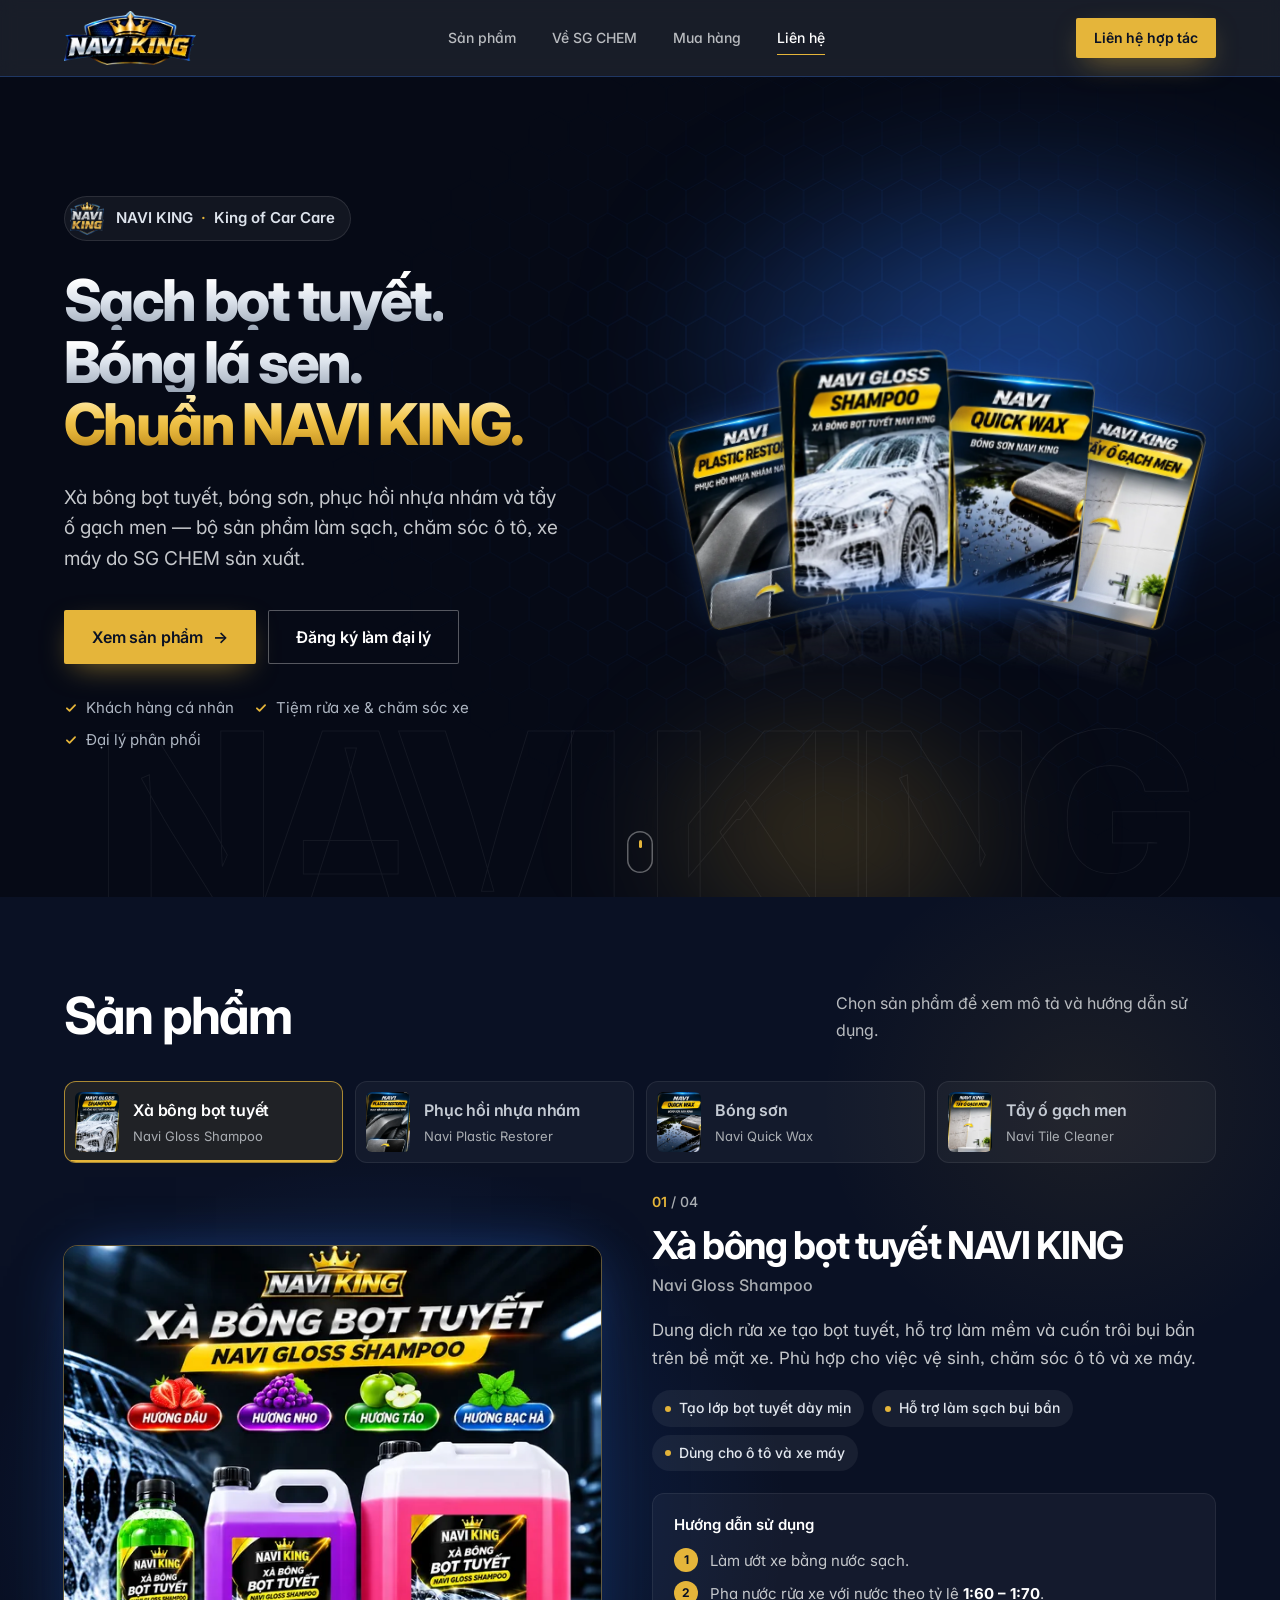
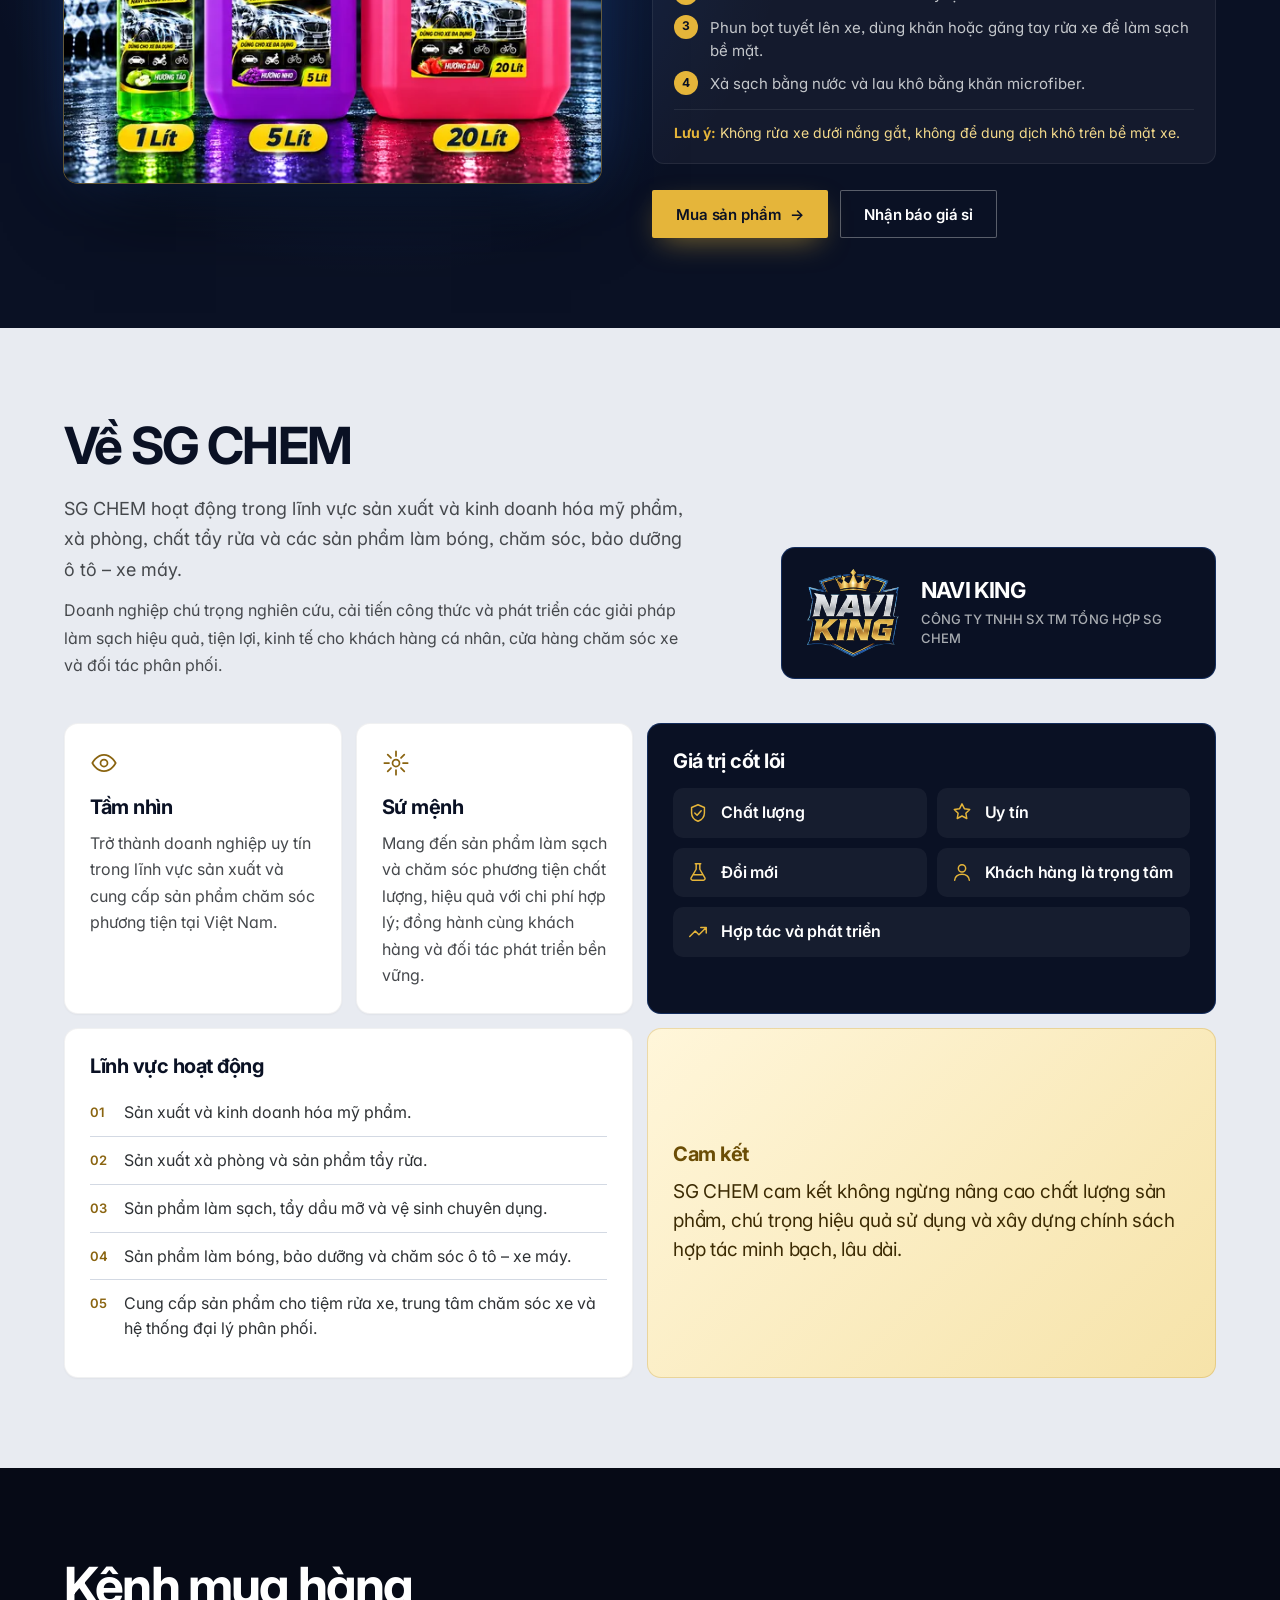
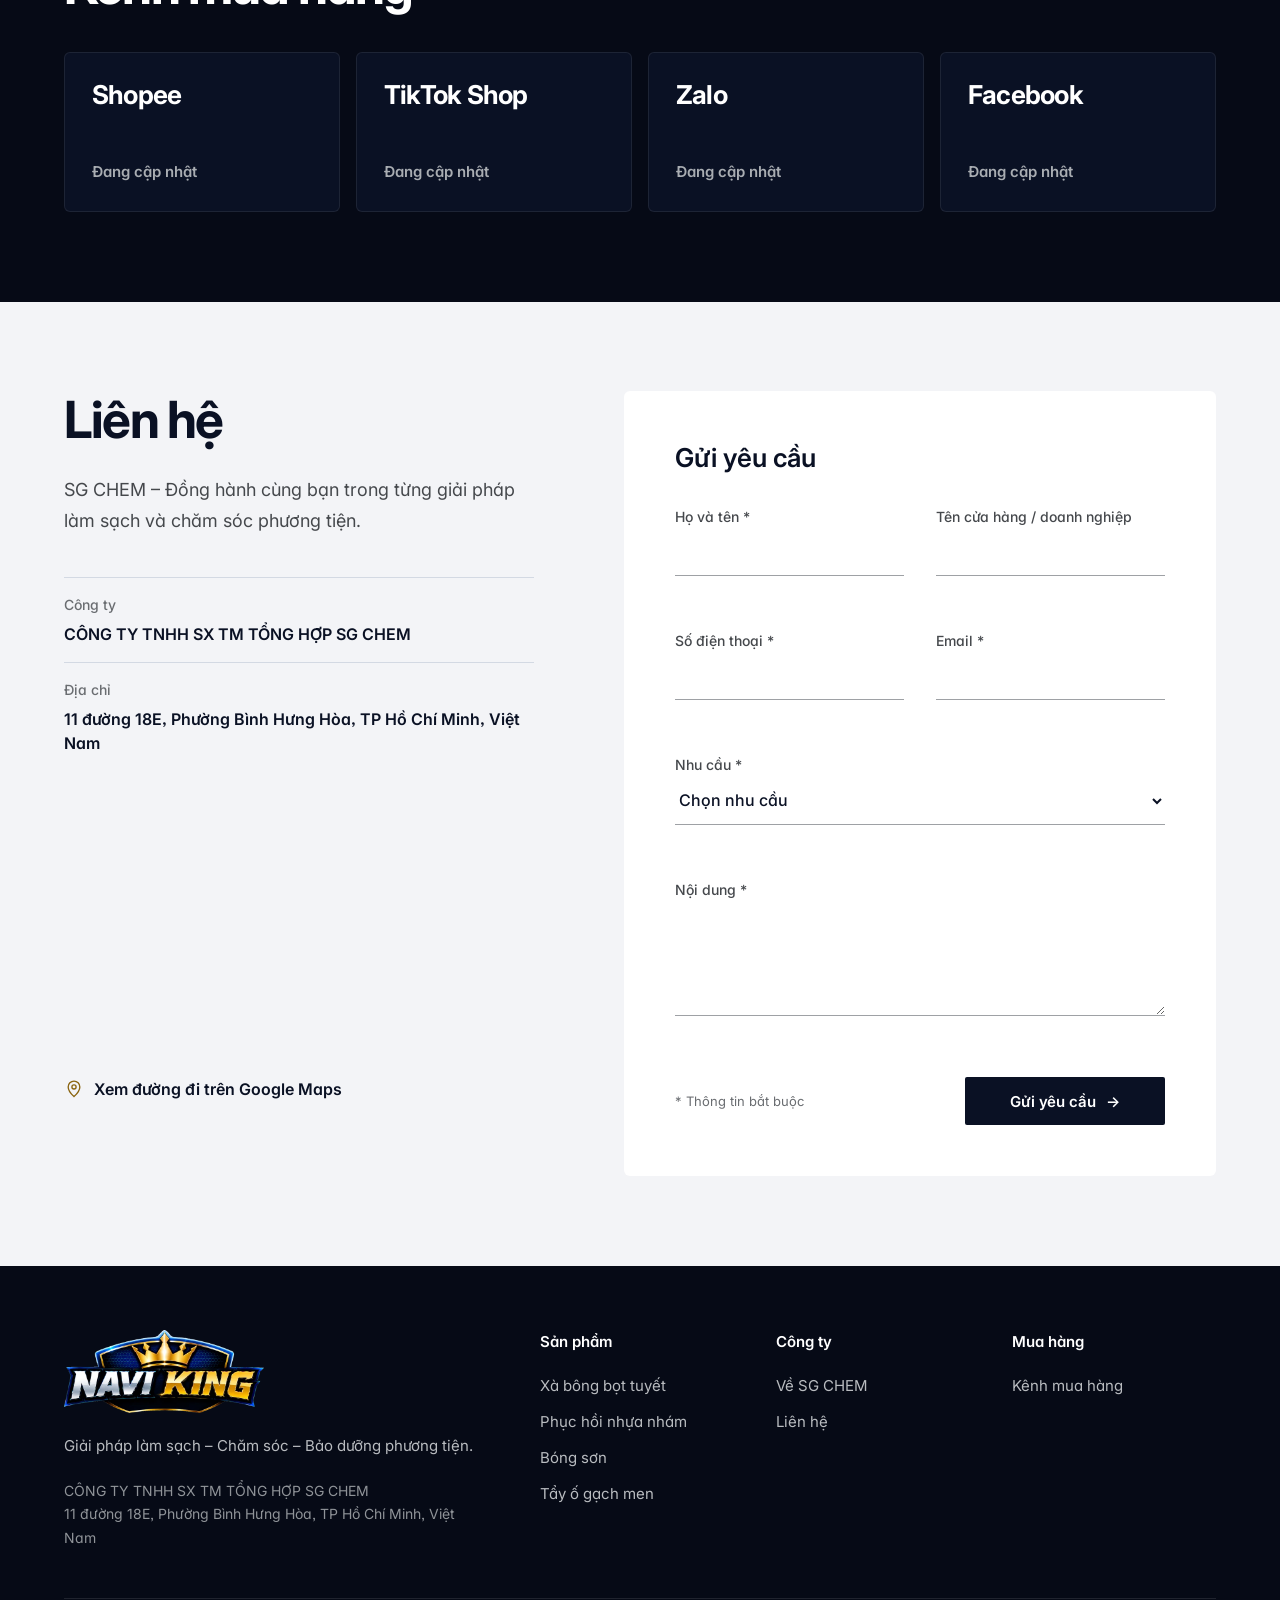
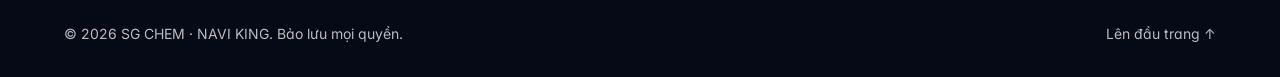
==== public/index.html @ c2545cdb "Thu gọn khoảng trống; sản phẩm thành showroom dạng tab; gộp giá trị cốt lõi vào lưới Về SG CHEM Co-A" ====
<!doctype html>
<html lang="vi">
<head>
  <meta charset="utf-8">
  <meta name="viewport" content="width=device-width, initial-scale=1">
  <title>NAVI KING — Giải pháp làm sạch, chăm sóc &amp; bảo dưỡng phương tiện</title>
  <meta name="description" content="NAVI KING: xà bông bọt tuyết, phục hồi nhựa nhám, bóng sơn và tẩy ố gạch men. Sản phẩm làm sạch, chăm sóc ô tô, xe máy từ SG CHEM.">
  <meta name="theme-color" content="#060A16">
  <link rel="canonical" href="https://naviking.vn/">

  <meta property="og:type" content="website">
  <meta property="og:locale" content="vi_VN">
  <meta property="og:title" content="NAVI KING — Giải pháp làm sạch, chăm sóc &amp; bảo dưỡng phương tiện">
  <meta property="og:description" content="Xà bông bọt tuyết, phục hồi nhựa nhám, bóng sơn và tẩy ố gạch men NAVI KING.">
  <meta property="og:url" content="https://naviking.vn/">
  <meta property="og:image" content="https://naviking.vn/assets/img/og-image.jpg">
  <meta property="og:image:width" content="1200">
  <meta property="og:image:height" content="630">
  <meta name="twitter:card" content="summary_large_image">

  <link rel="icon" href="assets/img/favicon-32.png" sizes="32x32" type="image/png">
  <link rel="apple-touch-icon" href="assets/img/favicon-180.png">

  <link rel="preconnect" href="https://fonts.googleapis.com">
  <link rel="preconnect" href="https://fonts.gstatic.com" crossorigin>
  <link rel="stylesheet" href="https://fonts.googleapis.com/css2?family=Inter:opsz,wght@14..32,400..800&amp;display=swap">
  <link rel="preload" as="image" href="assets/img/shampoo-card.webp" type="image/webp">
  <link rel="stylesheet" href="assets/css/styles.css?v=20261127041259">
  <script>document.documentElement.classList.add('js')</script>

  <script type="application/ld+json">
  {
    "@context": "https://schema.org",
    "@type": "Organization",
    "name": "CÔNG TY TNHH SX TM TỔNG HỢP SG CHEM",
    "brand": { "@type": "Brand", "name": "NAVI KING" },
    "url": "https://naviking.vn/",
    "logo": "https://naviking.vn/assets/img/navi-king-logo-640.png",
    "address": { "@type": "PostalAddress", "streetAddress": "11 đường 18E, Phường Bình Hưng Hòa", "addressLocality": "TP Hồ Chí Minh", "addressCountry": "VN" }
  }
  </script>
  <script src="assets/js/config.js?v=20261127041259" defer></script>
  <script src="assets/js/main.js?v=20261127041259" defer></script>
</head>
<body>
  <a class="skip-link" href="#main">Bỏ qua đến nội dung chính</a>
  <div class="scroll-progress" aria-hidden="true" data-progress></div>

  <!-- ===================== HEADER ===================== -->
  <header class="site-header" data-header>
    <div class="container site-header__bar">
      <a class="site-header__logo" href="#top" aria-label="NAVI KING — về đầu trang">
        <picture>
          <source srcset="assets/img/navi-king-logo-320.webp" type="image/webp">
          <img src="assets/img/navi-king-logo-320.png" alt="Logo NAVI KING" width="132" height="55">
        </picture>
      </a>
      <nav class="site-nav" aria-label="Điều hướng chính">
        <a class="site-nav__link" href="#products">Sản phẩm</a>
        <a class="site-nav__link" href="#about">Về SG CHEM</a>
        <a class="site-nav__link" href="#shop">Mua hàng</a>
        <a class="site-nav__link" href="#contact">Liên hệ</a>
      </nav>
      <a class="btn btn--primary btn--sm site-header__cta" href="#contact">Liên hệ hợp tác</a>
      <button class="menu-toggle" type="button" aria-expanded="false" aria-controls="mobile-menu" aria-label="Mở menu" data-menu-toggle>
        <svg width="24" height="24" viewBox="0 0 24 24" fill="none" stroke="currentColor" stroke-width="1.5" aria-hidden="true">
          <path class="menu-toggle__open" d="M4 8h16M4 16h16"/>
          <path class="menu-toggle__close" d="M6 6l12 12M18 6L6 18"/>
        </svg>
      </button>
    </div>
    <nav class="mobile-menu" id="mobile-menu" aria-label="Menu di động" hidden data-mobile-menu>
      <div class="container mobile-menu__inner">
        <a class="mobile-menu__link" href="#products">Sản phẩm <span aria-hidden="true">→</span></a>
        <a class="mobile-menu__link" href="#about">Về SG CHEM <span aria-hidden="true">→</span></a>
        <a class="mobile-menu__link" href="#shop">Mua hàng <span aria-hidden="true">→</span></a>
        <a class="mobile-menu__link" href="#contact">Liên hệ <span aria-hidden="true">→</span></a>
        <a class="btn btn--primary btn--block" href="#contact">Liên hệ hợp tác</a>
      </div>
    </nav>
  </header>

  <main id="main">
    <!-- ===================== 01 HERO ===================== -->
    <section class="hero" id="top" aria-labelledby="hero-title" data-hero>
      <div class="hero__bg" aria-hidden="true">
        <svg class="hero__hex" width="100%" height="100%"><defs><pattern id="hex" width="56" height="97" patternUnits="userSpaceOnUse" patternTransform="scale(.7)"><path d="M28 0l28 16v33L28 65 0 49V16zM28 65v32" fill="none" stroke="currentColor" stroke-width="1"/></pattern></defs><rect width="100%" height="100%" fill="url(#hex)"/></svg>
        <div class="hero__beam hero__beam--1"></div>
        <div class="hero__beam hero__beam--2"></div>
        <div class="hero__watermark">NAVI KING</div>
      </div>

      <div class="container hero__inner">
        <div class="hero__copy">
          <p class="hero__brand hero-in" style="--d:.1s">
            <img src="assets/img/navi-king-shield.webp" alt="" width="334" height="318">
            <span>NAVI KING <em>·</em> King of Car Care</span>
          </p>
          <h1 class="hero__title" id="hero-title">
            <span class="line"><span class="chrome">Sạch bọt tuyết.</span></span>
            <span class="line"><span class="chrome">Bóng lá sen.</span></span>
            <span class="line"><span class="gold">Chuẩn NAVI KING.</span></span>
          </h1>
          <p class="hero__lead hero-in" style="--d:.5s">Xà bông bọt tuyết, bóng sơn, phục hồi nhựa nhám và tẩy ố gạch men — bộ sản phẩm làm sạch, chăm sóc ô tô, xe máy do SG CHEM sản xuất.</p>
          <div class="hero__actions hero-in" style="--d:.65s">
            <a class="btn btn--primary btn--lg" href="#products">Xem sản phẩm <span class="btn__arrow" aria-hidden="true">→</span></a>
            <a class="btn btn--ghost btn--lg" href="#contact">Đăng ký làm đại lý</a>
          </div>
          <ul class="hero__for hero-in" style="--d:.8s" aria-label="Dành cho">
            <li>Khách hàng cá nhân</li><li>Tiệm rửa xe &amp; chăm sóc xe</li><li>Đại lý phân phối</li>
          </ul>
        </div>

        <nav class="hero__stage" aria-label="4 sản phẩm NAVI KING" data-stage>
          <div class="hero__fan">
            <a class="hero-card" href="#p-plastic" style="--x:-1.22;--y:46px;--z:-150px;--r:-13deg;--i:0;--zi:1" aria-label="Phục hồi nhựa nhám — Navi Plastic Restorer">
              <span class="hero-card__in"><span class="hero-card__float"><img src="assets/img/plastic-card.webp" alt="" width="450" height="630"></span></span>
            </a>
            <a class="hero-card" href="#p-tile" style="--x:1.22;--y:46px;--z:-150px;--r:13deg;--i:3;--zi:2" aria-label="Tẩy ố gạch men">
              <span class="hero-card__in"><span class="hero-card__float"><img src="assets/img/tile-card.webp" alt="" width="450" height="630"></span></span>
            </a>
            <a class="hero-card" href="#p-wax" style="--x:.44;--y:12px;--z:-20px;--r:5deg;--i:2;--zi:3" aria-label="Bóng sơn — Navi Quick Wax">
              <span class="hero-card__in"><span class="hero-card__float"><img src="assets/img/wax-card.webp" alt="" width="450" height="630"></span></span>
            </a>
            <a class="hero-card" href="#p-shampoo" style="--x:-.4;--y:0px;--z:70px;--r:-4deg;--i:1;--zi:4" aria-label="Xà bông bọt tuyết — Navi Gloss Shampoo">
              <span class="hero-card__in"><span class="hero-card__float"><img src="assets/img/shampoo-card.webp" alt="" width="450" height="630"></span></span>
            </a>
          </div>
          <div class="hero__floor" aria-hidden="true"></div>
        </nav>
      </div>

      <a class="hero__scroll" href="#products" aria-label="Cuộn xuống sản phẩm"><span></span></a>
    </section>

    <!-- ===================== 02 SẢN PHẨM (showroom dạng tab) ===================== -->
    <section class="section showcase" id="products" aria-labelledby="products-title">
      <div class="container">
        <header class="section-head" data-reveal>
          <h2 class="section-title" id="products-title">Sản phẩm</h2>
          <p class="section-head__note section-head__note--dark">Chọn sản phẩm để xem mô tả và hướng dẫn sử dụng.</p>
        </header>
        <div class="sc" data-showcase data-reveal>
          <div class="sc-tabs" role="tablist" aria-label="Sản phẩm NAVI KING">
            <button class="sc-tab" role="tab" id="t-shampoo" aria-controls="p-shampoo" aria-selected="true">
              <img src="assets/img/shampoo-card.webp" alt="" width="450" height="630" loading="lazy">
              <span><b>Xà bông bọt tuyết</b><small>Navi Gloss Shampoo</small></span>
            </button>
            <button class="sc-tab" role="tab" id="t-plastic" aria-controls="p-plastic" aria-selected="false" tabindex="-1">
              <img src="assets/img/plastic-card.webp" alt="" width="450" height="630" loading="lazy">
              <span><b>Phục hồi nhựa nhám</b><small>Navi Plastic Restorer</small></span>
            </button>
            <button class="sc-tab" role="tab" id="t-wax" aria-controls="p-wax" aria-selected="false" tabindex="-1">
              <img src="assets/img/wax-card.webp" alt="" width="450" height="630" loading="lazy">
              <span><b>Bóng sơn</b><small>Navi Quick Wax</small></span>
            </button>
            <button class="sc-tab" role="tab" id="t-tile" aria-controls="p-tile" aria-selected="false" tabindex="-1">
              <img src="assets/img/tile-card.webp" alt="" width="450" height="630" loading="lazy">
              <span><b>Tẩy ố gạch men</b><small>Navi Tile Cleaner</small></span>
            </button>
          </div>
          <div class="sc-panels">
          <article class="sc-panel is-active" role="tabpanel" id="p-shampoo" aria-labelledby="t-shampoo">
            <figure class="sc-media">
              <img src="assets/img/shampoo-1000.webp" srcset="assets/img/shampoo-600.webp 600w, assets/img/shampoo-1000.webp 1000w" sizes="(max-width: 960px) 92vw, 540px" alt="Xà bông bọt tuyết NAVI KING — Navi Gloss Shampoo" width="1000" height="1000" loading="lazy">
            </figure>
            <div class="sc-body">
              <p class="sc-count">01 <span>/ 04</span></p>
              <h3 class="sc-name">Xà bông bọt tuyết NAVI KING</h3>
              <p class="sc-en">Navi Gloss Shampoo</p>
              <p class="sc-desc">Dung dịch rửa xe tạo bọt tuyết, hỗ trợ làm mềm và cuốn trôi bụi bẩn trên bề mặt xe. Phù hợp cho việc vệ sinh, chăm sóc ô tô và xe máy.</p>
              <ul class="sc-highlights"><li>Tạo lớp bọt tuyết dày mịn</li><li>Hỗ trợ làm sạch bụi bẩn</li><li>Dùng cho ô tô và xe máy</li></ul>
              <div class="sc-howto">
                <h4>Hướng dẫn sử dụng</h4>
                <ol><li>Làm ướt xe bằng nước sạch.</li><li>Pha nước rửa xe với nước theo tỷ lệ <strong>1:60 – 1:70</strong>.</li><li>Phun bọt tuyết lên xe, dùng khăn hoặc găng tay rửa xe để làm sạch bề mặt.</li><li>Xả sạch bằng nước và lau khô bằng khăn microfiber.</li></ol>
                <p class="sc-note"><strong>Lưu ý:</strong> Không rửa xe dưới nắng gắt, không để dung dịch khô trên bề mặt xe.</p>
              </div>
              <div class="sc-actions">
                <a class="btn btn--primary" href="#shop">Mua sản phẩm <span class="btn__arrow" aria-hidden="true">→</span></a>
                <a class="btn btn--ghost" href="#contact">Nhận báo giá sỉ</a>
              </div>
            </div>
          </article>
          <article class="sc-panel" role="tabpanel" id="p-plastic" aria-labelledby="t-plastic" inert>
            <figure class="sc-media">
              <img src="assets/img/plastic-1000.webp" srcset="assets/img/plastic-600.webp 600w, assets/img/plastic-1000.webp 1000w" sizes="(max-width: 960px) 92vw, 540px" alt="Phục hồi nhựa nhám NAVI KING — Navi Plastic Restorer" width="1000" height="1000" loading="lazy">
            </figure>
            <div class="sc-body">
              <p class="sc-count">02 <span>/ 04</span></p>
              <h3 class="sc-name">Phục hồi nhựa nhám NAVI KING</h3>
              <p class="sc-en">Navi Plastic Restorer</p>
              <p class="sc-desc">Sản phẩm chăm sóc bề mặt nhựa nhám, hỗ trợ cải thiện vẻ ngoài của các chi tiết nhựa bị bạc màu, xuống màu theo thời gian; giúp bề mặt trông đậm màu và đồng đều hơn.</p>
              <div class="sc-actions">
                <a class="btn btn--primary" href="#shop">Mua sản phẩm <span class="btn__arrow" aria-hidden="true">→</span></a>
                <a class="btn btn--ghost" href="#contact">Nhận báo giá sỉ</a>
              </div>
            </div>
          </article>
          <article class="sc-panel" role="tabpanel" id="p-wax" aria-labelledby="t-wax" inert>
            <figure class="sc-media">
              <img src="assets/img/wax-1000.webp" srcset="assets/img/wax-600.webp 600w, assets/img/wax-1000.webp 1000w" sizes="(max-width: 960px) 92vw, 540px" alt="Bóng sơn NAVI KING — Navi Quick Wax" width="1000" height="1000" loading="lazy">
            </figure>
            <div class="sc-body">
              <p class="sc-count">03 <span>/ 04</span></p>
              <h3 class="sc-name">Bóng sơn NAVI KING</h3>
              <p class="sc-en">Navi Quick Wax</p>
              <p class="sc-desc">Dung dịch dưỡng bóng sơn dạng nước, giúp tăng độ bóng cho bề mặt sơn và tạo hiệu ứng lá sen, hỗ trợ hạn chế bám nước, bụi và vết bẩn.</p>
              <div class="sc-howto">
                <h4>Hướng dẫn sử dụng</h4>
                <ol><li>Lắc đều chai trước khi sử dụng.</li><li>Làm ướt bề mặt cần làm bóng và dùng khăn lau sạch bụi bẩn bên ngoài lớp sơn.</li><li>Xịt dung dịch lên bề mặt sơn cần làm bóng.</li><li>Dùng khăn lau chuyên dụng hoặc vải mềm lau đều đến khi bề mặt sạch và bóng.</li></ol>
              </div>
              <div class="sc-actions">
                <a class="btn btn--primary" href="#shop">Mua sản phẩm <span class="btn__arrow" aria-hidden="true">→</span></a>
                <a class="btn btn--ghost" href="#contact">Nhận báo giá sỉ</a>
              </div>
            </div>
          </article>
          <article class="sc-panel" role="tabpanel" id="p-tile" aria-labelledby="t-tile" inert>
            <figure class="sc-media">
              <img src="assets/img/tile-1000.webp" srcset="assets/img/tile-600.webp 600w, assets/img/tile-1000.webp 1000w" sizes="(max-width: 960px) 92vw, 540px" alt="Tẩy ố gạch men NAVI KING — Navi Tile Cleaner" width="1000" height="1000" loading="lazy">
            </figure>
            <div class="sc-body">
              <p class="sc-count">04 <span>/ 04</span></p>
              <h3 class="sc-name">Tẩy ố gạch men NAVI KING</h3>
              <p class="sc-en">Navi Tile Cleaner</p>
              <p class="sc-desc">Dung dịch hỗ trợ làm sạch các vết ố vàng, cặn bẩn và mảng bám lâu ngày trên bề mặt gạch men và các khu vực vệ sinh phù hợp.</p>
              <div class="sc-howto">
                <h4>Hướng dẫn sử dụng tham khảo</h4>
                <ol><li>Thấm dung dịch vào khăn microfiber hoặc bùi nhùi chống trầy (làm ẩm bùi nhùi trước khi chà).</li><li>Chà bề mặt cần làm sạch theo chuyển động xoắn ốc.</li><li>Với vết ố nặng, có thể lưu dung dịch trên bề mặt trong vài phút.</li><li>Xả kỹ lại bằng nước sạch.</li></ol>
                <p class="sc-note"><strong>Lưu ý:</strong> Thử trước ở khu vực nhỏ và không để dung dịch khô trên bề mặt.</p>
              </div>
              <div class="sc-actions">
                <a class="btn btn--primary" href="#shop">Mua sản phẩm <span class="btn__arrow" aria-hidden="true">→</span></a>
                <a class="btn btn--ghost" href="#contact">Nhận báo giá sỉ</a>
              </div>
            </div>
          </article>
          </div>
        </div>
      </div>
    </section>

    <!-- ===================== 03 VỀ SG CHEM (lưới bento) ===================== -->
    <section class="section section--tint" id="about" aria-labelledby="about-title">
      <div class="container">
        <div class="about-head">
          <div data-reveal>
            <h2 class="section-title" id="about-title">Về SG CHEM</h2>
            <p class="lead">SG CHEM hoạt động trong lĩnh vực sản xuất và kinh doanh hóa mỹ phẩm, xà phòng, chất tẩy rửa và các sản phẩm làm bóng, chăm sóc, bảo dưỡng ô tô – xe máy.</p>
            <p class="body-copy">Doanh nghiệp chú trọng nghiên cứu, cải tiến công thức và phát triển các giải pháp làm sạch hiệu quả, tiện lợi, kinh tế cho khách hàng cá nhân, cửa hàng chăm sóc xe và đối tác phân phối.</p>
          </div>
          <div class="brand-panel" data-reveal>
            <img src="assets/img/navi-king-shield.webp" alt="Logo NAVI KING" width="334" height="318" loading="lazy">
            <p>NAVI KING<span>CÔNG TY TNHH SX TM TỔNG HỢP SG CHEM</span></p>
          </div>
        </div>

        <div class="bento" data-stagger>
          <article class="bento__item">
            <svg viewBox="0 0 24 24" aria-hidden="true"><path d="M2 12s3.6-7 10-7 10 7 10 7-3.6 7-10 7S2 12 2 12z"/><circle cx="12" cy="12" r="3"/></svg>
            <h3>Tầm nhìn</h3>
            <p>Trở thành doanh nghiệp uy tín trong lĩnh vực sản xuất và cung cấp sản phẩm chăm sóc phương tiện tại Việt Nam.</p>
          </article>
          <article class="bento__item">
            <svg viewBox="0 0 24 24" aria-hidden="true"><path d="M12 2v4M12 18v4M4.9 4.9l2.8 2.8M16.3 16.3l2.8 2.8M2 12h4M18 12h4M4.9 19.1l2.8-2.8M16.3 7.7l2.8-2.8"/><circle cx="12" cy="12" r="3"/></svg>
            <h3>Sứ mệnh</h3>
            <p>Mang đến sản phẩm làm sạch và chăm sóc phương tiện chất lượng, hiệu quả với chi phí hợp lý; đồng hành cùng khách hàng và đối tác phát triển bền vững.</p>
          </article>
          <article class="bento__item bento__item--values">
            <h3>Giá trị cốt lõi</h3>
            <ul class="values">
              <li><svg viewBox="0 0 24 24" aria-hidden="true"><path d="M12 3l7 3v6c0 4.5-3 7.5-7 9-4-1.5-7-4.5-7-9V6l7-3zM8.5 12l2.5 2.5 4.5-5"/></svg>Chất lượng</li>
              <li><svg viewBox="0 0 24 24" aria-hidden="true"><path d="M12 2l2.6 5.3 5.8.8-4.2 4.1 1 5.8L12 15.3 6.8 18l1-5.8L3.6 8.1l5.8-.8L12 2z"/></svg>Uy tín</li>
              <li><svg viewBox="0 0 24 24" aria-hidden="true"><path d="M9 3h6M10 3v6L4.5 18.5A1.7 1.7 0 006 21h12a1.7 1.7 0 001.5-2.5L14 9V3M7 15h10"/></svg>Đổi mới</li>
              <li><svg viewBox="0 0 24 24" aria-hidden="true"><path d="M12 12a4 4 0 100-8 4 4 0 000 8zM4 21c0-4 3.6-6.5 8-6.5s8 2.5 8 6.5"/></svg>Khách hàng là trọng tâm</li>
              <li><svg viewBox="0 0 24 24" aria-hidden="true"><path d="M3 17l6-6 4 4 8-8M15 7h6v6"/></svg>Hợp tác và phát triển</li>
            </ul>
          </article>
          <article class="bento__item bento__item--fields">
            <h3>Lĩnh vực hoạt động</h3>
            <ol class="fields">
              <li>Sản xuất và kinh doanh hóa mỹ phẩm.</li>
              <li>Sản xuất xà phòng và sản phẩm tẩy rửa.</li>
              <li>Sản phẩm làm sạch, tẩy dầu mỡ và vệ sinh chuyên dụng.</li>
              <li>Sản phẩm làm bóng, bảo dưỡng và chăm sóc ô tô – xe máy.</li>
              <li>Cung cấp sản phẩm cho tiệm rửa xe, trung tâm chăm sóc xe và hệ thống đại lý phân phối.</li>
            </ol>
          </article>
          <blockquote class="bento__item bento__item--pledge">
            <h3>Cam kết</h3>
            <p>SG CHEM cam kết không ngừng nâng cao chất lượng sản phẩm, chú trọng hiệu quả sử dụng và xây dựng chính sách hợp tác minh bạch, lâu dài.</p>
          </blockquote>
        </div>
      </div>
    </section>

    <!-- ===================== 06 KÊNH MUA HÀNG ===================== -->
    <section class="section section--night" id="shop" aria-labelledby="shop-title">
      <div class="container">
        <header class="section-head" data-reveal>
          <h2 class="section-title" id="shop-title">Kênh mua hàng</h2>
        </header>
        <!-- Link lấy từ assets/js/config.js → channels -->
        <div class="channels" data-stagger>
          <a class="channel" data-channel="shopee">
            <span class="channel__name">Shopee</span><span class="channel__cta" data-channel-cta>Mua ngay →</span>
          </a>
          <a class="channel" data-channel="tiktok">
            <span class="channel__name">TikTok Shop</span><span class="channel__cta" data-channel-cta>Mua ngay →</span>
          </a>
          <a class="channel" data-channel="zalo">
            <span class="channel__name">Zalo</span><span class="channel__cta" data-channel-cta>Nhắn tin →</span>
          </a>
          <a class="channel" data-channel="facebook">
            <span class="channel__name">Facebook</span><span class="channel__cta" data-channel-cta>Theo dõi →</span>
          </a>
        </div>
      </div>
    </section>

    <!-- ===================== 07 LIÊN HỆ ===================== -->
    <section class="section" id="contact" aria-labelledby="contact-title">
      <div class="container split split--contact">
        <div class="split__side" data-reveal>
          <h2 class="section-title" id="contact-title">Liên hệ</h2>
          <p class="lead">SG CHEM – Đồng hành cùng bạn trong từng giải pháp làm sạch và chăm sóc phương tiện.</p>
          <dl class="contact-info">
            <div class="contact-info__wide"><dt>Công ty</dt><dd data-config="company.name">CÔNG TY TNHH SX TM TỔNG HỢP SG CHEM</dd></div>
            <div class="contact-info__wide"><dt>Địa chỉ</dt><dd data-config="company.address">11 đường 18E, Phường Bình Hưng Hòa, TP Hồ Chí Minh, Việt Nam</dd></div>
            <div data-config-row="contact.hotline" hidden><dt>Hotline</dt><dd><a data-config="contact.hotline" data-config-href="tel"></a></dd></div>
            <div data-config-row="contact.email" hidden><dt>Email</dt><dd><a data-config="contact.email" data-config-href="mailto"></a></dd></div>
            <div data-config-row="contact.website" hidden><dt>Website</dt><dd><a data-config="contact.website" data-config-href="url" target="_blank" rel="noopener"></a></dd></div>
          </dl>
          <div class="map" data-map>
            <a class="map__link" data-map-link href="https://www.google.com/maps/search/?api=1&amp;query=11%20%C4%91%C6%B0%E1%BB%9Dng%2018E%2C%20Ph%C6%B0%E1%BB%9Dng%20B%C3%ACnh%20H%C6%B0ng%20H%C3%B2a%2C%20TP%20H%E1%BB%93%20Ch%C3%AD%20Minh" target="_blank" rel="noopener">
              <svg viewBox="0 0 24 24" aria-hidden="true"><path d="M12 21s-7-6.2-7-11.5A7 7 0 0119 9.5C19 14.8 12 21 12 21z"/><circle cx="12" cy="9.5" r="2.5"/></svg>
              Xem đường đi trên Google Maps
            </a>
          </div>
        </div>

        <div class="form-card split__wide">
          <!-- Nơi nhận dữ liệu cấu hình trong assets/js/config.js → form.endpoint -->
          <form class="inquiry-form" novalidate data-inquiry-form>
            <h3 class="form-card__title">Gửi yêu cầu</h3>
            <div class="field">
              <label for="f-name">Họ và tên *</label>
              <input id="f-name" name="name" type="text" autocomplete="name" required aria-describedby="e-name">
              <p class="field__error" id="e-name"></p>
            </div>
            <div class="field">
              <label for="f-company">Tên cửa hàng / doanh nghiệp</label>
              <input id="f-company" name="company" type="text" autocomplete="organization">
              <p class="field__error"></p>
            </div>
            <div class="field">
              <label for="f-phone">Số điện thoại *</label>
              <input id="f-phone" name="phone" type="tel" autocomplete="tel" inputmode="tel" required aria-describedby="e-phone">
              <p class="field__error" id="e-phone"></p>
            </div>
            <div class="field">
              <label for="f-email">Email *</label>
              <input id="f-email" name="email" type="email" autocomplete="email" required aria-describedby="e-email">
              <p class="field__error" id="e-email"></p>
            </div>
            <div class="field field--full">
              <label for="f-need">Nhu cầu *</label>
              <select id="f-need" name="need" required aria-describedby="e-need">
                <option value="">Chọn nhu cầu</option>
                <option value="Mua sản phẩm">Mua sản phẩm</option>
                <option value="Tiệm rửa xe / trung tâm chăm sóc xe">Tiệm rửa xe / trung tâm chăm sóc xe</option>
                <option value="Làm đại lý phân phối">Làm đại lý phân phối</option>
                <option value="Tư vấn sản phẩm">Tư vấn sản phẩm</option>
                <option value="Khác">Khác</option>
              </select>
              <p class="field__error" id="e-need"></p>
            </div>
            <div class="field field--full">
              <label for="f-msg">Nội dung *</label>
              <textarea id="f-msg" name="message" rows="4" required aria-describedby="e-msg"></textarea>
              <p class="field__error" id="e-msg"></p>
            </div>
            <div class="hp" aria-hidden="true"><label for="f-website">Website</label><input id="f-website" name="website" type="text" tabindex="-1" autocomplete="off"></div>

            <div class="form-alert" role="alert" hidden data-form-error>Không gửi được yêu cầu. Vui lòng thử lại sau hoặc liên hệ qua các kênh trực tuyến của NAVI KING.</div>

            <div class="form-actions">
              <p>* Thông tin bắt buộc</p>
              <button class="btn btn--dark" type="submit" data-submit>
                <span class="spinner" aria-hidden="true"></span>
                <span data-submit-label>Gửi yêu cầu</span>
                <span class="btn__arrow" aria-hidden="true">→</span>
              </button>
            </div>
          </form>

          <div class="form-success" role="status" tabindex="-1" hidden data-form-success>
            <svg width="44" height="44" viewBox="0 0 24 24" aria-hidden="true"><circle cx="12" cy="12" r="10"/><path d="M7.5 12.5l3 3 6-6.5"/></svg>
            <h3>Đã nhận yêu cầu của bạn.</h3>
            <p>Cảm ơn bạn. Chúng tôi sẽ liên hệ lại qua số điện thoại hoặc email bạn đã cung cấp.</p>
            <button class="btn btn--dark" type="button" data-form-reset>Gửi yêu cầu khác</button>
          </div>
        </div>
      </div>
    </section>
  </main>

  <!-- ===================== FOOTER ===================== -->
  <footer class="site-footer">
    <div class="container">
      <div class="site-footer__top">
        <div class="site-footer__brand">
          <picture>
            <source srcset="assets/img/navi-king-logo-640.webp" type="image/webp">
            <img src="assets/img/navi-king-logo-640.png" alt="Logo NAVI KING" width="220" height="92" loading="lazy">
          </picture>
          <p>Giải pháp làm sạch – Chăm sóc – Bảo dưỡng phương tiện.</p>
          <p class="site-footer__company">CÔNG TY TNHH SX TM TỔNG HỢP SG CHEM<br>11 đường 18E, Phường Bình Hưng Hòa, TP Hồ Chí Minh, Việt Nam</p>
        </div>
        <div class="site-footer__cols">
          <div><h4>Sản phẩm</h4><ul><li><a href="#p-shampoo">Xà bông bọt tuyết</a></li><li><a href="#p-plastic">Phục hồi nhựa nhám</a></li><li><a href="#p-wax">Bóng sơn</a></li><li><a href="#p-tile">Tẩy ố gạch men</a></li></ul></div>
          <div><h4>Công ty</h4><ul><li><a href="#about">Về SG CHEM</a></li><li><a href="#contact">Liên hệ</a></li></ul></div>
          <div><h4>Mua hàng</h4><ul data-footer-channels><li><a href="#shop">Kênh mua hàng</a></li></ul></div>
        </div>
      </div>
      <div class="site-footer__bottom">
        <p>© <span data-year>2026</span> SG CHEM · NAVI KING. Bảo lưu mọi quyền.</p>
        <a href="#top">Lên đầu trang ↑</a>
      </div>
    </div>
  </footer>
</body>
</html>
---- public/assets/css/styles.css ----
/* ==========================================================================
   NAVI KING — Landing page
   1. Tokens  2. Base  3. Layout  4. Components  5. Sections  6. Motion  7. Responsive
   ========================================================================== */

/* 1. TOKENS --------------------------------------------------------------- */
:root {
  /* Thương hiệu — lấy từ logo */
  --c-night: #060A16;        /* nền tối sâu nhất (hero, footer) */
  --c-navy: #0A1124;         /* nền tối section */
  --c-navy-2: #0E1730;       /* khung ảnh tối */
  --c-navy-3: #16224A;       /* hover nút tối */
  --c-blue: #2F7BFF;         /* xanh điện: viền, focus — dùng tiết chế */
  --c-gold: #E5B53A;         /* màu nhấn chính trên nền tối */
  --c-gold-hover: #F6D57A;
  --c-gold-ink: #8A6410;     /* vàng đậm cho chữ trên nền sáng (AA) */

  /* Trung tính */
  --c-bg: #F3F4F7;
  --c-bg-tint: #E8EBF1;
  --c-bg-soft: #E1E5EC;
  --c-line: #D3D9E3;
  --c-ink: #0A1124;
  --c-ink-2: #2E3134;
  --c-text: #45484C;
  --c-muted: #55585C;
  --c-subtle: #6A6D71;
  --c-on-dark: #C4C7CB;
  --c-on-dark-2: #A9ADB2;
  --c-error: #B3261E;
  --c-success: #1F6B3A;

  /* Typography */
  --f-display: "Inter", system-ui, -apple-system, "Segoe UI", Roboto, sans-serif;
  --f-body: "Inter", system-ui, -apple-system, "Segoe UI", Roboto, sans-serif;
  --fs-h1: clamp(2.75rem, 7vw, 6rem);
  --fs-h2: clamp(2rem, 4vw, 3.5rem);
  --fs-h3: 1.375rem;
  --fs-lead: 1.125rem;
  --fs-body: 1rem;
  --fs-small: 0.8125rem;

  /* Không gian */
  --container: 1320px;
  --gutter: clamp(20px, 5vw, 64px);
  --section-y: clamp(56px, 7vw, 104px);
  --radius: 2px;

  --ease: cubic-bezier(.2, .7, .2, 1);
  --header-h: 76px;
}

/* 2. BASE ----------------------------------------------------------------- */
*, *::before, *::after { box-sizing: border-box; }
html { scroll-behavior: smooth; scroll-padding-top: var(--header-h); -webkit-text-size-adjust: 100%; }
body {
  margin: 0;
  font-family: var(--f-body);
  font-size: var(--fs-body);
  line-height: 1.6;
  color: var(--c-ink);
  background: var(--c-bg);
  -webkit-font-smoothing: antialiased;
  font-feature-settings: "cv11", "ss03";
  font-optical-sizing: auto;
  overflow-x: hidden;
}
img, svg { display: block; max-width: 100%; }
a { color: inherit; }
h1, h2, h3, h4, p, ul, ol, dl, dd, figure { margin: 0; }
ul, ol { padding: 0; list-style: none; }
button, input, select, textarea { font: inherit; color: inherit; }
:focus-visible { outline: 2px solid var(--c-blue); outline-offset: 4px; }
[hidden] { display: none !important; } /* thuộc tính hidden luôn thắng display của component */

.skip-link {
  position: absolute; left: 16px; top: -60px; z-index: 100;
  padding: 12px 16px; background: var(--c-gold); color: var(--c-ink); font-weight: 700; text-decoration: none;
}
.skip-link:focus { top: 16px; }

/* 3. LAYOUT --------------------------------------------------------------- */
.container { width: 100%; max-width: var(--container); margin-inline: auto; padding-inline: var(--gutter); }
.section { padding-block: var(--section-y); }
.section--tint { background: var(--c-bg-tint); }
.section--dark { background: var(--c-navy); color: #fff; }
.section--night { background: var(--c-night); color: #fff; }

.split { display: flex; flex-wrap: wrap; gap: clamp(40px, 6vw, 96px); align-items: flex-start; }
.split__main { flex: 1 1 440px; min-width: 0; }
.split__aside { flex: 1 1 480px; min-width: 0; }
.split__side { flex: 1 1 380px; min-width: 0; }
.split__wide { flex: 1.25 1 480px; min-width: 0; }
.split--contact { gap: clamp(48px, 7vw, 112px); }

.section-head { display: flex; flex-wrap: wrap; justify-content: space-between; align-items: flex-end; gap: 16px 24px; margin-bottom: clamp(24px, 3vw, 40px); }
.section-head__note { max-width: 380px; color: var(--c-muted); line-height: 1.65; }

/* 4. COMPONENTS ----------------------------------------------------------- */
.section-title {
  font-family: var(--f-display); font-weight: 700;
  font-size: var(--fs-h2); line-height: 1.1; letter-spacing: -.035em; text-wrap: balance;
}
.muted { color: var(--c-subtle); }
.lead { margin-top: 28px; max-width: 480px; font-size: var(--fs-lead); line-height: 1.7; color: var(--c-text); }
.lead--dark { color: #B9BCC0; max-width: 400px; }

/* Buttons */
.btn {
  display: inline-flex; align-items: center; justify-content: center; gap: 10px;
  min-height: 48px; padding: 0 24px;
  font: 600 .9375rem/1 var(--f-body); letter-spacing: -.01em; text-decoration: none;
  border: 0; border-radius: var(--radius); cursor: pointer;
  transition: background-color .25s, color .25s, box-shadow .25s;
}
.btn--sm { min-height: 40px; padding: 0 18px; font-size: .875rem; }
.btn--block { width: 100%; }
.btn--primary { background: var(--c-gold); color: var(--c-ink); }
.btn--primary:hover { background: var(--c-gold-hover); }
.btn--ghost { background: transparent; color: #fff; box-shadow: inset 0 0 0 1px rgba(255,255,255,.32); }
.btn--ghost:hover { box-shadow: inset 0 0 0 1px #fff; }
.btn--dark { background: var(--c-navy); color: #fff; }
.btn--dark:hover { background: var(--c-navy-3); }
.btn[disabled] { cursor: progress; opacity: .85; }
.btn__arrow, .link-arrow > span { transition: transform .3s var(--ease); }
.btn:hover .btn__arrow, .link-arrow:hover > span, .product:hover .link-arrow > span { transform: translateX(4px); }

.link-arrow {
  display: inline-flex; align-items: center; gap: 10px; min-height: 44px;
  font-size: .9375rem; font-weight: 600; letter-spacing: -.01em;
  text-decoration: none; color: var(--c-ink);
}

/* 5. SECTIONS ------------------------------------------------------------- */

/* Header */
.site-header {
  position: sticky; top: 0; z-index: 50;
  background: rgba(6, 10, 22, .92);
  -webkit-backdrop-filter: saturate(140%) blur(8px); backdrop-filter: saturate(140%) blur(8px);
  border-bottom: 1px solid rgba(47, 123, 255, .28);
}
.site-header__bar { display: flex; align-items: center; justify-content: space-between; gap: 24px; height: var(--header-h); }
.site-header__logo img { width: 132px; height: auto; }
.site-nav { display: flex; align-items: center; gap: 36px; font-size: .875rem; font-weight: 500; }
.site-nav__link, .site-footer a { color: #B9BCC0; text-decoration: none; transition: color .2s; }
.site-nav__link:hover, .site-footer a:hover { color: #fff; }
.menu-toggle { display: none; align-items: center; justify-content: center; width: 44px; height: 44px; padding: 0; background: none; border: 0; color: #fff; cursor: pointer; }
.menu-toggle svg { fill: none; }
.menu-toggle__close { display: none; }
.menu-toggle[aria-expanded="true"] .menu-toggle__open { display: none; }
.menu-toggle[aria-expanded="true"] .menu-toggle__close { display: inline; }
.mobile-menu { background: var(--c-night); border-top: 1px solid rgba(255,255,255,.08); padding: 8px 0 28px; }
.mobile-menu__inner { display: flex; flex-direction: column; }
.mobile-menu__link {
  display: flex; justify-content: space-between; align-items: center; min-height: 56px;
  border-bottom: 1px solid rgba(255,255,255,.08); color: #fff; text-decoration: none;
  font: 500 1.25rem/1 var(--f-display);
}
.mobile-menu__link span { color: var(--c-gold); }
.mobile-menu .btn { margin-top: 24px; }

/* Hero */
.hero { position: relative; overflow: hidden; isolation: isolate; background: var(--c-night); color: #fff; min-height: min(calc(100svh - var(--header-h)), 820px); display: flex; flex-direction: column; justify-content: center; padding: clamp(48px, 6vw, 80px) 0 clamp(72px, 8vw, 104px); }
.hero__bg { position: absolute; inset: 0; z-index: -1; pointer-events: none; }
.hero__hex { position: absolute; inset: 0; color: rgba(47,123,255,.22); -webkit-mask-image: radial-gradient(60% 70% at 70% 45%, #000 10%, transparent 75%); mask-image: radial-gradient(60% 70% at 70% 45%, #000 10%, transparent 75%); }
.hero__beam { position: absolute; border-radius: 50%; filter: blur(60px); will-change: transform; }
.hero__beam--1 { width: 60vw; height: 36vw; right: -10vw; top: 6%; background: radial-gradient(closest-side, rgba(47,123,255,.55), transparent); animation: beam-1 14s ease-in-out infinite alternate; }
.hero__beam--2 { width: 34vw; height: 22vw; right: 18vw; bottom: -6vw; background: radial-gradient(closest-side, rgba(229,181,58,.28), transparent); animation: beam-2 18s ease-in-out infinite alternate; }
@keyframes beam-1 { to { transform: translate(-8vw, 6vh) scale(1.15); } }
@keyframes beam-2 { to { transform: translate(10vw, -4vh) scale(.9); } }
.hero__watermark { position: absolute; left: 50%; bottom: -.18em; transform: translateX(-50%); white-space: nowrap; font: 800 clamp(6rem, 19vw, 17rem)/1 var(--f-display); letter-spacing: -.06em; color: transparent; -webkit-text-stroke: 1px rgba(255,255,255,.06); }

.hero__inner { position: relative; display: grid; grid-template-columns: minmax(0, 1fr) minmax(0, 1.05fr); align-items: center; gap: clamp(32px, 5vw, 72px); }
.hero__brand { display: inline-flex; align-items: center; gap: 12px; margin-bottom: 28px; padding: 6px 16px 6px 6px; border-radius: 999px; background: rgba(255,255,255,.05); box-shadow: inset 0 0 0 1px rgba(255,255,255,.1); font-size: .9375rem; font-weight: 600; color: #DDE3EC; }
.hero__brand img { width: 34px; height: auto; }
.hero__brand em { font-style: normal; color: var(--c-gold); margin: 0 4px; }
.hero__title { font-family: var(--f-display); font-weight: 800; font-size: clamp(2.5rem, 4.5vw, 4.5rem); line-height: 1.02; letter-spacing: -.045em; white-space: nowrap; }
.hero__title .line { display: block; overflow: hidden; padding: .04em 0 .16em; margin-bottom: -.14em; }
.hero__title .line > span { display: inline-block; animation: line-up 1.1s var(--ease-out) both; }
.hero__title .line:nth-child(2) > span { animation-delay: .1s; }
.hero__title .line:nth-child(3) > span { animation-delay: .2s; }
.chrome { background: linear-gradient(180deg, #FFFFFF 15%, #DCE3EC 50%, #9AA6B6 100%); -webkit-background-clip: text; background-clip: text; color: transparent; }
.gold { background: linear-gradient(180deg, #FFF0B8 0%, #F2C64E 40%, #E5B53A 60%, #B58217 100%); -webkit-background-clip: text; background-clip: text; color: transparent; }
.hero__lead { margin-top: 28px; max-width: 500px; font-size: 1.1875rem; line-height: 1.6; color: var(--c-on-dark); }
.hero__actions { display: flex; flex-wrap: wrap; gap: 12px; margin-top: 36px; }
.hero__for { display: flex; flex-wrap: wrap; gap: 8px 20px; margin-top: 32px; font-size: .9375rem; color: #AEB6C2; }
.hero__for li { display: inline-flex; align-items: center; gap: 8px; }
.hero__for li::before { content: ""; width: 14px; height: 14px; flex: none; background: no-repeat center / contain url("data:image/svg+xml,%3Csvg xmlns='http://www.w3.org/2000/svg' viewBox='0 0 24 24' fill='none' stroke='%23E5B53A' stroke-width='3' stroke-linecap='round' stroke-linejoin='round'%3E%3Cpath d='M5 12.5l4.5 4.5L19 7'/%3E%3C/svg%3E"); }
.btn--lg { min-height: 54px; padding: 0 28px; font-size: 1rem; }
.btn--primary { box-shadow: 0 10px 30px -10px rgba(229,181,58,.6); }

/* Sân khấu 4 thẻ sản phẩm xếp hình quạt */
.hero__stage { --u: clamp(118px, 12.5vw, 190px); position: relative; height: calc(var(--u) * 1.95); perspective: 1400px; }
.hero__fan { position: absolute; inset: 0; transform-style: preserve-3d; transform: rotateX(var(--sx, 0deg)) rotateY(var(--sy, 0deg)); transition: transform .8s var(--ease-out); }
.hero-card {
  position: absolute; left: 50%; top: 50%; width: var(--u); aspect-ratio: 450 / 630; margin: calc(var(--u) * -.7) 0 0 calc(var(--u) * -.5);
  transform: translate3d(calc(var(--u) * var(--x)), calc(var(--y) - var(--lift, 0px)), calc(var(--z) + var(--pop, 0px))) rotate(var(--r));
  transition: transform .6s var(--ease-out); border-radius: 10px; outline-offset: 6px; z-index: var(--zi, 1);
}
.hero-card:hover, .hero-card:focus-visible { --lift: 22px; --pop: 90px; z-index: 9; }
.hero-card__in { display: block; height: 100%; animation: card-in 1.2s var(--ease-out) both; animation-delay: calc(.45s + var(--i) * .1s); }
.hero-card__float { display: block; height: 100%; animation: float 6s ease-in-out infinite; animation-delay: calc(var(--i) * -1.4s); }
.hero-card img {
  width: 100%; height: 100%; object-fit: cover; border-radius: 10px;
  box-shadow: 0 0 0 1px rgba(229,181,58,.45), 0 30px 60px -20px rgba(0,0,0,.8), 0 0 40px -10px rgba(47,123,255,.5);
  -webkit-box-reflect: below 10px linear-gradient(transparent 72%, rgba(255,255,255,.16));
}
.hero__floor { position: absolute; left: 8%; right: 8%; bottom: 2%; height: 60px; border-radius: 50%; background: radial-gradient(closest-side, rgba(47,123,255,.45), transparent); filter: blur(12px); }
@keyframes card-in { from { opacity: 0; transform: translateY(140px) rotate(8deg) scale(.9); } }
@keyframes float { 50% { transform: translateY(-12px); } }

.hero__scroll { position: absolute; left: 50%; bottom: 24px; width: 26px; height: 42px; margin-left: -13px; border-radius: 14px; box-shadow: inset 0 0 0 1.5px rgba(255,255,255,.35); }
.hero__scroll span { position: absolute; left: 50%; top: 9px; width: 3px; height: 8px; margin-left: -1.5px; border-radius: 2px; background: var(--c-gold); animation: scroll-cue 1.8s var(--ease-out) infinite; }
@keyframes scroll-cue { 0% { opacity: 0; transform: translateY(-4px); } 40% { opacity: 1; } 100% { opacity: 0; transform: translateY(12px); } }

/* Sản phẩm — showroom dạng tab */
.showcase { position: relative; overflow: hidden; background: var(--c-navy); color: #fff; }
.showcase::before { content: ""; position: absolute; inset: 0; pointer-events: none; background: radial-gradient(45% 50% at 30% 60%, rgba(47,123,255,.22), transparent 70%), radial-gradient(30% 35% at 85% 20%, rgba(229,181,58,.08), transparent 70%); }
.showcase .container { position: relative; }
.sc-tabs { display: grid; grid-template-columns: repeat(4, minmax(0, 1fr)); gap: 12px; margin-bottom: 28px; }
.sc-tab {
  position: relative; display: flex; align-items: center; gap: 14px; min-height: 76px; padding: 10px 14px 10px 10px; overflow: hidden;
  background: rgba(255,255,255,.04); border: 1px solid rgba(255,255,255,.08); border-radius: 12px; color: #C4CAD3; text-align: left; cursor: pointer;
  transition: background-color .3s, border-color .3s, color .3s, transform .4s var(--ease-out);
}
.sc-tab:hover { background: rgba(255,255,255,.07); color: #fff; transform: translateY(-2px); }
.sc-tab[aria-selected="true"] { background: rgba(229,181,58,.1); border-color: rgba(229,181,58,.7); color: #fff; }
.sc-tab::after { content: ""; position: absolute; left: 0; bottom: 0; height: 2px; width: 100%; background: var(--c-gold); transform: scaleX(0); transform-origin: left; transition: transform .6s var(--ease-out); }
.sc-tab[aria-selected="true"]::after { transform: scaleX(1); }
.sc-tab img { width: 44px; height: 60px; object-fit: cover; border-radius: 6px; flex: none; }
.sc-tab span { display: flex; flex-direction: column; gap: 2px; min-width: 0; }
.sc-tab b { font-size: 1rem; font-weight: 600; letter-spacing: -.01em; }
.sc-tab small { font-size: .8125rem; color: var(--c-on-dark-2); white-space: nowrap; overflow: hidden; text-overflow: ellipsis; }

.sc-panels { display: grid; }
.sc-panel { grid-area: 1 / 1; display: grid; grid-template-columns: minmax(0, 1fr) minmax(0, 1.05fr); gap: clamp(28px, 4vw, 56px); align-items: center; opacity: 0; visibility: hidden; transition: opacity .5s var(--ease-out), visibility 0s .5s; }
.sc-panel.is-active { opacity: 1; visibility: visible; transition: opacity .6s var(--ease-out), visibility 0s; }
.sc-media { position: relative; border-radius: 14px; overflow: hidden; box-shadow: 0 0 0 1px rgba(229,181,58,.4), 0 40px 80px -30px rgba(0,0,0,.8), 0 0 60px -20px rgba(47,123,255,.6); transform: translateY(24px) scale(.97); transition: transform .8s var(--ease-out); }
.sc-panel.is-active .sc-media { transform: none; }
.sc-media img { width: 100%; height: auto; }
.sc-body > * { opacity: 0; transform: translateY(16px); transition: opacity .6s var(--ease-out), transform .7s var(--ease-out); }
.sc-panel.is-active .sc-body > * { opacity: 1; transform: none; }
.sc-panel.is-active .sc-body > :nth-child(2) { transition-delay: .05s; } .sc-panel.is-active .sc-body > :nth-child(3) { transition-delay: .1s; }
.sc-panel.is-active .sc-body > :nth-child(4) { transition-delay: .15s; } .sc-panel.is-active .sc-body > :nth-child(5) { transition-delay: .2s; }
.sc-panel.is-active .sc-body > :nth-child(6) { transition-delay: .25s; } .sc-panel.is-active .sc-body > :nth-child(7) { transition-delay: .3s; }
.sc-count { font-size: .875rem; font-weight: 600; color: var(--c-gold); }
.sc-count span { color: var(--c-on-dark-2); font-weight: 500; }
.sc-name { margin-top: 10px; font: 700 clamp(1.75rem, 3vw, 2.5rem)/1.12 var(--f-display); letter-spacing: -.035em; text-wrap: balance; }
.sc-en { margin-top: 6px; font-weight: 500; color: var(--c-on-dark-2); }
.sc-desc { margin-top: 18px; max-width: 560px; font-size: 1.0625rem; line-height: 1.65; color: var(--c-on-dark); }
.sc-highlights { display: flex; flex-wrap: wrap; gap: 8px; margin-top: 18px; }
.sc-highlights li { display: inline-flex; align-items: center; gap: 8px; padding: 7px 13px; border-radius: 999px; background: rgba(255,255,255,.06); font-size: .875rem; font-weight: 500; color: #E3E8EF; }
.sc-highlights li::before { content: ""; width: 6px; height: 6px; border-radius: 50%; background: var(--c-gold); }
.sc-howto { margin-top: 22px; padding: 20px 22px; border-radius: 12px; background: rgba(255,255,255,.04); box-shadow: inset 0 0 0 1px rgba(255,255,255,.07); }
.sc-howto h4 { margin-bottom: 12px; font-size: .9375rem; font-weight: 600; color: #fff; }
.sc-howto ol { counter-reset: step; display: grid; gap: 10px; }
.sc-howto li { counter-increment: step; position: relative; padding-left: 36px; font-size: .9375rem; line-height: 1.55; color: var(--c-on-dark); }
.sc-howto li::before { content: counter(step); position: absolute; left: 0; top: -1px; display: inline-flex; align-items: center; justify-content: center; width: 24px; height: 24px; border-radius: 50%; background: var(--c-gold); color: var(--c-ink); font-size: .75rem; font-weight: 700; }
.sc-howto strong { color: #fff; }
.sc-note { margin-top: 14px; padding-top: 12px; border-top: 1px solid rgba(255,255,255,.08); font-size: .875rem; line-height: 1.55; color: #F3D98B; }
.sc-note strong { color: var(--c-gold); }
.sc-actions { display: flex; flex-wrap: wrap; gap: 12px; margin-top: 26px; }

/* Về SG CHEM — lưới bento */
.about-head { display: grid; grid-template-columns: minmax(0, 1.5fr) minmax(0, 1fr); gap: clamp(28px, 5vw, 72px); align-items: end; margin-bottom: clamp(28px, 4vw, 44px); }
.about-head .lead { margin-top: 20px; max-width: 620px; }
.body-copy { margin-top: 12px; max-width: 620px; color: var(--c-text); line-height: 1.7; }
.brand-panel { display: flex; align-items: center; gap: 22px; padding: 22px 26px; background: var(--c-navy); color: #fff; border-radius: 14px; box-shadow: inset 0 0 0 1px rgba(47,123,255,.25); }
.brand-panel img { width: 92px; height: auto; flex: none; }
.brand-panel p { font: 700 1.375rem/1.2 var(--f-display); letter-spacing: -.03em; }
.brand-panel span { display: block; margin-top: 6px; font: 500 .8125rem/1.5 var(--f-body); letter-spacing: .01em; color: var(--c-on-dark-2); }

.bento { display: grid; grid-template-columns: repeat(4, minmax(0, 1fr)); gap: 14px; }
.bento__item { margin: 0; padding: 26px; background: #fff; border-radius: 14px; box-shadow: 0 1px 2px rgba(10,17,36,.04), inset 0 0 0 1px rgba(10,17,36,.06); }
.bento__item > svg { width: 28px; height: 28px; margin-bottom: 18px; fill: none; stroke: var(--c-gold-ink); stroke-width: 1.5; stroke-linecap: round; stroke-linejoin: round; }
.bento__item h3 { margin-bottom: 10px; font: 700 1.25rem/1.25 var(--f-display); letter-spacing: -.025em; }
.bento__item p { color: var(--c-text); line-height: 1.65; }
.bento__item--values { grid-column: span 2; background: var(--c-navy); color: #fff; box-shadow: inset 0 0 0 1px rgba(47,123,255,.25); }
.values { display: grid; grid-template-columns: repeat(2, minmax(0, 1fr)); gap: 10px; margin-top: 14px; }
.values li { display: flex; align-items: center; gap: 12px; padding: 12px 14px; border-radius: 10px; background: rgba(255,255,255,.05); font-weight: 600; letter-spacing: -.01em; transition: background-color .3s, transform .4s var(--ease-out); }
.values li:hover { background: rgba(229,181,58,.12); transform: translateX(4px); }
.values li:last-child { grid-column: 1 / -1; }
.values svg { width: 22px; height: 22px; flex: none; fill: none; stroke: var(--c-gold); stroke-width: 1.6; stroke-linecap: round; stroke-linejoin: round; }
.bento__item--fields { grid-column: span 2; }
.fields { counter-reset: f; display: grid; gap: 0; }
.fields li { counter-increment: f; display: grid; grid-template-columns: 34px minmax(0, 1fr); padding: 11px 0; border-top: 1px solid var(--c-line); line-height: 1.55; color: var(--c-ink-2); }
.fields li:first-child { border-top: 0; }
.fields li::before { content: "0" counter(f); font-size: .8125rem; font-weight: 600; color: var(--c-gold-ink); padding-top: 2px; }
.bento__item--pledge { grid-column: span 2; display: flex; flex-direction: column; justify-content: center; background: linear-gradient(135deg, #FFF6DA, #F6E3A9); box-shadow: inset 0 0 0 1px rgba(181,130,23,.25); }
.bento__item--pledge h3 { color: #6B4D06; }
.bento__item--pledge p { font-size: 1.1875rem; line-height: 1.55; letter-spacing: -.01em; color: #3D2C04; }

/* Kênh mua hàng */
.section-head__note--dark { color: #B9BCC0; }
.channels { display: grid; grid-template-columns: repeat(4, minmax(0, 1fr)); gap: 16px; }
.channel {
  position: relative; overflow: hidden; display: flex; flex-direction: column; gap: 6px; min-height: 160px; padding: 28px;
  background: var(--c-navy); border-radius: 6px; color: #fff; text-decoration: none;
  box-shadow: inset 0 0 0 1px rgba(255,255,255,.08); transition: box-shadow .3s, transform .3s var(--ease);
}
.channel__name { font: 700 1.625rem/1.15 var(--f-display); letter-spacing: -.03em; }
.channel__cta { margin-top: auto; font-size: .9375rem; font-weight: 600; color: var(--c-gold); }
a.channel[href]:hover { box-shadow: inset 0 0 0 1px var(--c-gold); transform: translateY(-3px); }
.channel.is-pending { cursor: default; }
.channel.is-pending .channel__cta { color: var(--c-on-dark-2); }

/* Liên hệ */
.contact-info { display: grid; grid-template-columns: repeat(2, minmax(0, 1fr)); gap: 0 32px; margin-top: 40px; }
.contact-info div { padding: 16px 0; border-top: 1px solid var(--c-line); }
.contact-info__wide { grid-column: 1 / -1; }
.contact-info dt { font-size: .875rem; font-weight: 500; color: var(--c-subtle); }
.contact-info dd { margin-top: 6px; font-weight: 600; line-height: 1.5; }
.contact-info a { text-decoration: none; }
.contact-info a:hover { color: var(--c-gold-ink); }
.map { margin-top: 24px; }
.map iframe { display: block; width: 100%; height: 260px; border: 0; border-radius: 6px; filter: grayscale(.2); }
.map__link { display: inline-flex; align-items: center; gap: 10px; min-height: 44px; margin-top: 12px; font-weight: 600; color: var(--c-ink); text-decoration: none; }
.map__link:hover { color: var(--c-gold-ink); }
.map__link svg { width: 20px; height: 20px; fill: none; stroke: var(--c-gold-ink); stroke-width: 1.6; }

.form-card { background: #fff; padding: clamp(28px, 4vw, 56px); border-radius: 6px; }
.inquiry-form { display: flex; flex-wrap: wrap; gap: 28px 32px; }
.form-card__title { flex: 1 1 100%; margin-bottom: 4px; font: 600 1.625rem/1.2 var(--f-display); }
.field { flex: 1 1 220px; min-width: 0; }
.field--full { flex-basis: 100%; }
.field label { display: block; font-size: .875rem; font-weight: 500; color: var(--c-text); }
.field input, .field select, .field textarea {
  width: 100%; min-height: 48px; padding: 12px 0;
  font-size: 1rem; font-weight: 500; line-height: 1.4; color: var(--c-ink);
  background: transparent; border: 0; border-bottom: 1px solid #9EA1A5; border-radius: 0;
  transition: border-color .2s, box-shadow .2s;
}
.field select { cursor: pointer; }
.field textarea { resize: vertical; }
.field input:focus, .field select:focus, .field textarea:focus { outline: none; border-bottom-color: var(--c-blue); box-shadow: 0 1px 0 0 var(--c-blue); }
.field [aria-invalid="true"] { border-bottom-color: var(--c-error); }
.field__error { min-height: 1.25rem; margin-top: 6px; font-size: var(--fs-small); color: var(--c-error); }
.hp { position: absolute; left: -9999px; width: 1px; height: 1px; overflow: hidden; }
.form-alert { flex: 1 1 100%; padding: 16px 18px; background: #FBEDEC; color: #8C1D18; line-height: 1.55; }
.form-actions { flex: 1 1 100%; display: flex; flex-wrap: wrap; align-items: center; justify-content: space-between; gap: 16px; }
.form-actions p { font-size: var(--fs-small); color: var(--c-subtle); }
.form-actions .btn { min-width: 200px; }
.spinner { display: none; width: 16px; height: 16px; border: 2px solid rgba(255,255,255,.3); border-top-color: #fff; border-radius: 50%; animation: spin .8s linear infinite; }
.is-loading .spinner { display: inline-block; }
.is-loading .btn__arrow { display: none; }
.form-success { min-height: 520px; display: flex; flex-direction: column; justify-content: center; align-items: flex-start; }
.form-success:focus { outline: none; }
.form-success svg { fill: none; stroke: var(--c-success); stroke-width: 1.25; }
.form-success h3 { margin: 24px 0 12px; font: 600 2rem/1.2 var(--f-display); }
.form-success p { max-width: 400px; color: var(--c-text); line-height: 1.65; }
.form-success .btn { margin-top: 32px; }

/* Footer */
.site-footer { background: var(--c-night); color: #B9BCC0; padding: 64px 0 32px; }
.site-footer__top { display: flex; flex-wrap: wrap; justify-content: space-between; gap: 56px; }
.site-footer__brand { flex: 1 1 320px; max-width: 420px; }
.site-footer__brand img { width: 200px; height: auto; }
.site-footer__brand p { margin-top: 20px; font-size: .9375rem; line-height: 1.7; }
.site-footer__brand .site-footer__company { color: #8F9398; font-size: .875rem; }
.site-footer__cols { flex: 1.5 1 480px; display: grid; grid-template-columns: repeat(auto-fit, minmax(150px, 1fr)); gap: 40px 32px; }
.site-footer h4 { margin-bottom: 20px; font-size: .9375rem; font-weight: 600; color: #fff; }
.site-footer ul { display: flex; flex-direction: column; gap: 12px; font-size: .9375rem; }
.site-footer__bottom { display: flex; flex-wrap: wrap; justify-content: space-between; gap: 16px; margin-top: 48px; padding-top: 24px; border-top: 1px solid rgba(255,255,255,.1); font-size: .875rem; }

.sr-only { position: absolute; width: 1px; height: 1px; padding: 0; margin: -1px; overflow: hidden; clip: rect(0 0 0 0); white-space: nowrap; border: 0; }

/* 6. MOTION --------------------------------------------------------------- */
@keyframes spin { to { transform: rotate(360deg); } }
@keyframes fade-in { from { opacity: 0; transform: translateY(8px); } }

/* Hiện dần khi cuộn — chỉ bật khi JS chạy (class .js trên <html>) */
.js [data-reveal] { opacity: 0; transform: translateY(28px); transition: opacity .8s var(--ease), transform .8s var(--ease); }
.js [data-reveal].is-visible { opacity: 1; transform: none; }


/* 6b. HIỆU ỨNG ------------------------------------------------------------ */
:root { --ease-out: cubic-bezier(.16, 1, .3, 1); }

/* Thanh tiến trình cuộn */
.scroll-progress { position: fixed; top: 0; left: 0; right: 0; z-index: 60; height: 2px; background: linear-gradient(90deg, var(--c-blue), var(--c-gold)); transform-origin: 0 50%; transform: scaleX(var(--p, 0)); pointer-events: none; }

/* Header: ẩn khi cuộn xuống, hiện khi cuộn lên */
.site-header { transition: transform .45s var(--ease-out), background-color .3s, box-shadow .3s; }
.site-header.is-scrolled { background: rgba(6, 10, 22, .97); box-shadow: 0 10px 30px -12px rgba(0,0,0,.5); }
.site-header.is-hidden { transform: translateY(-100%); }
.site-nav__link { position: relative; }
.site-nav__link::after { content: ""; position: absolute; left: 0; right: 0; bottom: -6px; height: 1px; background: var(--c-gold); transform: scaleX(0); transform-origin: right; transition: transform .45s var(--ease-out); }
.site-nav__link:hover::after, .site-nav__link.is-active::after { transform: scaleX(1); transform-origin: left; }
.site-nav__link.is-active { color: #fff; }


.hero-in { animation: rise-in 1.1s var(--ease-out) backwards; animation-delay: var(--d, 0s); }
@keyframes line-up { from { transform: translateY(105%); } }
@keyframes rise-in { from { opacity: 0; transform: translateY(32px); } }

/* Ảnh nghiêng nhẹ theo chuột (JS đặt --rx, --ry) */
[data-tilt] { outline: 1px solid transparent; backface-visibility: hidden; transform: perspective(1200px) rotateX(var(--rx, 0deg)) rotateY(var(--ry, 0deg)); transition: transform .6s var(--ease-out); will-change: transform; }
.js [data-tilt].is-tilting, [data-tilt].is-tilting { transition-duration: .15s; }

/* Hiện dần: mượt hơn, xuất hiện lần lượt theo nhóm */
.js [data-reveal] { opacity: 0; transform: translateY(40px); transition: opacity 1s var(--ease-out), transform 1.1s var(--ease-out); }
.js [data-reveal].is-visible { opacity: 1; transform: none; }
.js [data-stagger] > * { opacity: 0; transform: translateY(24px); transition: opacity .9s var(--ease-out), transform 1s var(--ease-out); transition-delay: calc(var(--i, 0) * 90ms); }
.js [data-stagger].is-visible > * { opacity: 1; transform: none; }


/* Nút chính: vệt sáng khi rê chuột */
.btn--primary { position: relative; overflow: hidden; isolation: isolate; }
.btn--primary::before { content: ""; position: absolute; inset: 0; z-index: -1; background: linear-gradient(110deg, transparent 30%, rgba(255,255,255,.55) 50%, transparent 70%); transform: translateX(-110%); transition: transform .7s var(--ease-out); }
.btn--primary:hover::before { transform: translateX(110%); }
.btn { transition: background-color .3s, color .3s, box-shadow .3s, transform .3s var(--ease-out); }
.btn:active { transform: scale(.97); }

/* Kênh mua hàng: viền vàng chạy khi rê chuột */
.channel::before { content: ""; position: absolute; left: 0; bottom: 0; height: 2px; width: 100%; background: var(--c-gold); transform: scaleX(0); transform-origin: left; transition: transform .6s var(--ease-out); }
a.channel[href]:hover::before { transform: scaleX(1); }


@media (prefers-reduced-motion: reduce) {
  html { scroll-behavior: auto; }
  *, *::before, *::after { animation: none !important; transition: none !important; }
  .js [data-reveal], .js [data-stagger] > * { opacity: 1; transform: none; }
  .scroll-progress, .hero__beam { display: none; }
  .sc-panel, .sc-body > *, .sc-media { transition: none; }
}

/* 7. RESPONSIVE ----------------------------------------------------------- */
@media (max-width: 1100px) {
  .site-nav { gap: 24px; }
  .channels { grid-template-columns: repeat(2, minmax(0, 1fr)); }
}
@media (max-width: 960px) {
  .hero { min-height: 0; }
  .hero__title { font-size: clamp(2.5rem, 7.6vw, 4.5rem); }
  .hero__inner { grid-template-columns: 1fr; }
  .hero__stage { --u: clamp(112px, 26vw, 170px); margin-top: 8px; }
  .hero__scroll { display: none; }
  :root { --header-h: 68px; }
  .site-nav, .site-header__cta { display: none; }
  .menu-toggle { display: inline-flex; }
  .site-header__logo img { width: 112px; }
  .sc-tabs { display: flex; overflow-x: auto; scroll-snap-type: x mandatory; scrollbar-width: none; margin-inline: calc(var(--gutter) * -1); padding: 2px var(--gutter) 6px; }
  .sc-tabs::-webkit-scrollbar { display: none; }
  .sc-tab { flex: 0 0 auto; scroll-snap-align: start; min-height: 64px; }
  .sc-panel { grid-template-columns: 1fr; align-items: start; }
  .sc-media { max-width: 520px; }
  .about-head { grid-template-columns: 1fr; align-items: start; }
  .bento { grid-template-columns: repeat(2, minmax(0, 1fr)); }
}
@media (max-width: 720px) {
  .contact-info { grid-template-columns: 1fr; }
}
@media (max-width: 480px) {
  .bento { grid-template-columns: 1fr; }
  .bento__item--values, .bento__item--fields, .bento__item--pledge { grid-column: auto; }
  .values { grid-template-columns: 1fr; }
  .sc-actions .btn { flex: 1 1 100%; }
  .hero__actions .btn { flex: 1 1 100%; }
  .hero__title { font-size: clamp(2rem, 9.3vw, 3rem); }
  .hero__stage { --u: 27vw; }
  .channels { grid-template-columns: 1fr; }
  .channel { min-height: 0; }
  .brand-panel { flex-direction: column; align-items: flex-start; }
  .form-actions .btn { width: 100%; }
  .section-head { margin-bottom: 36px; }
}
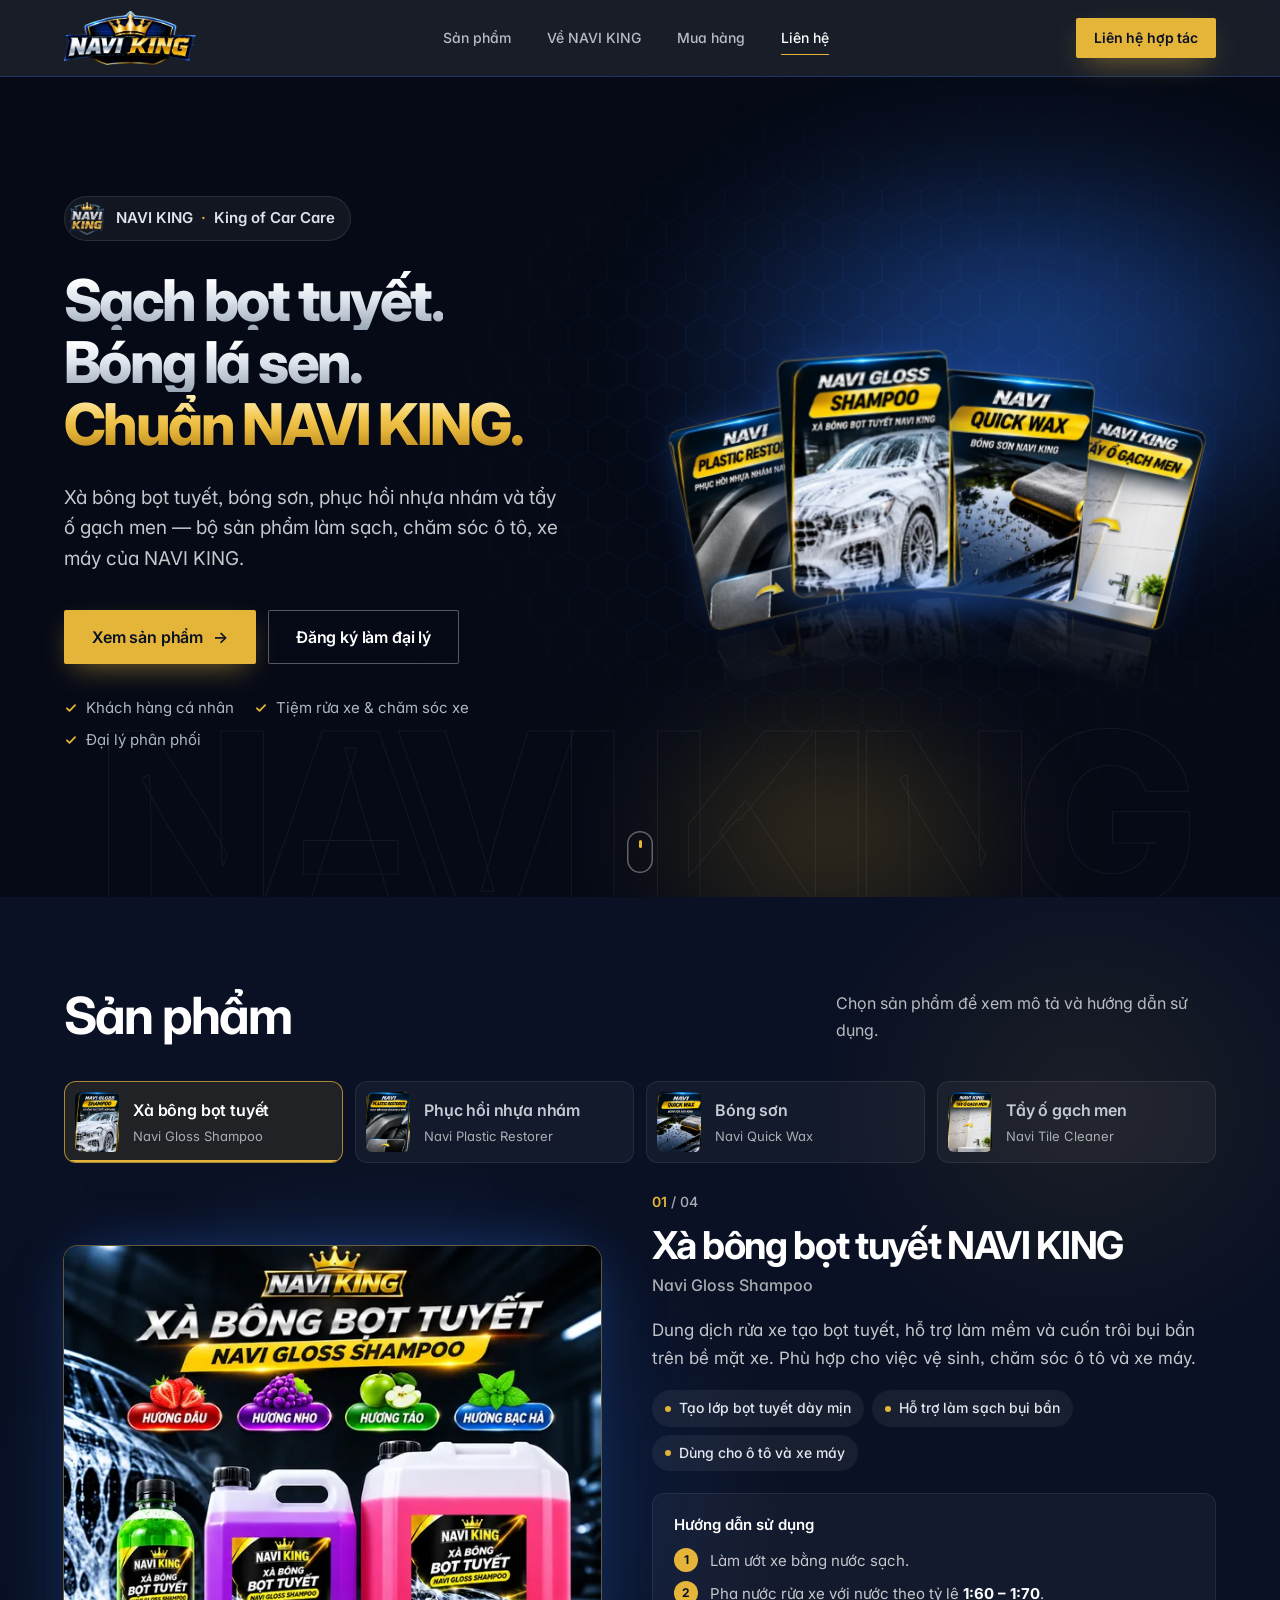
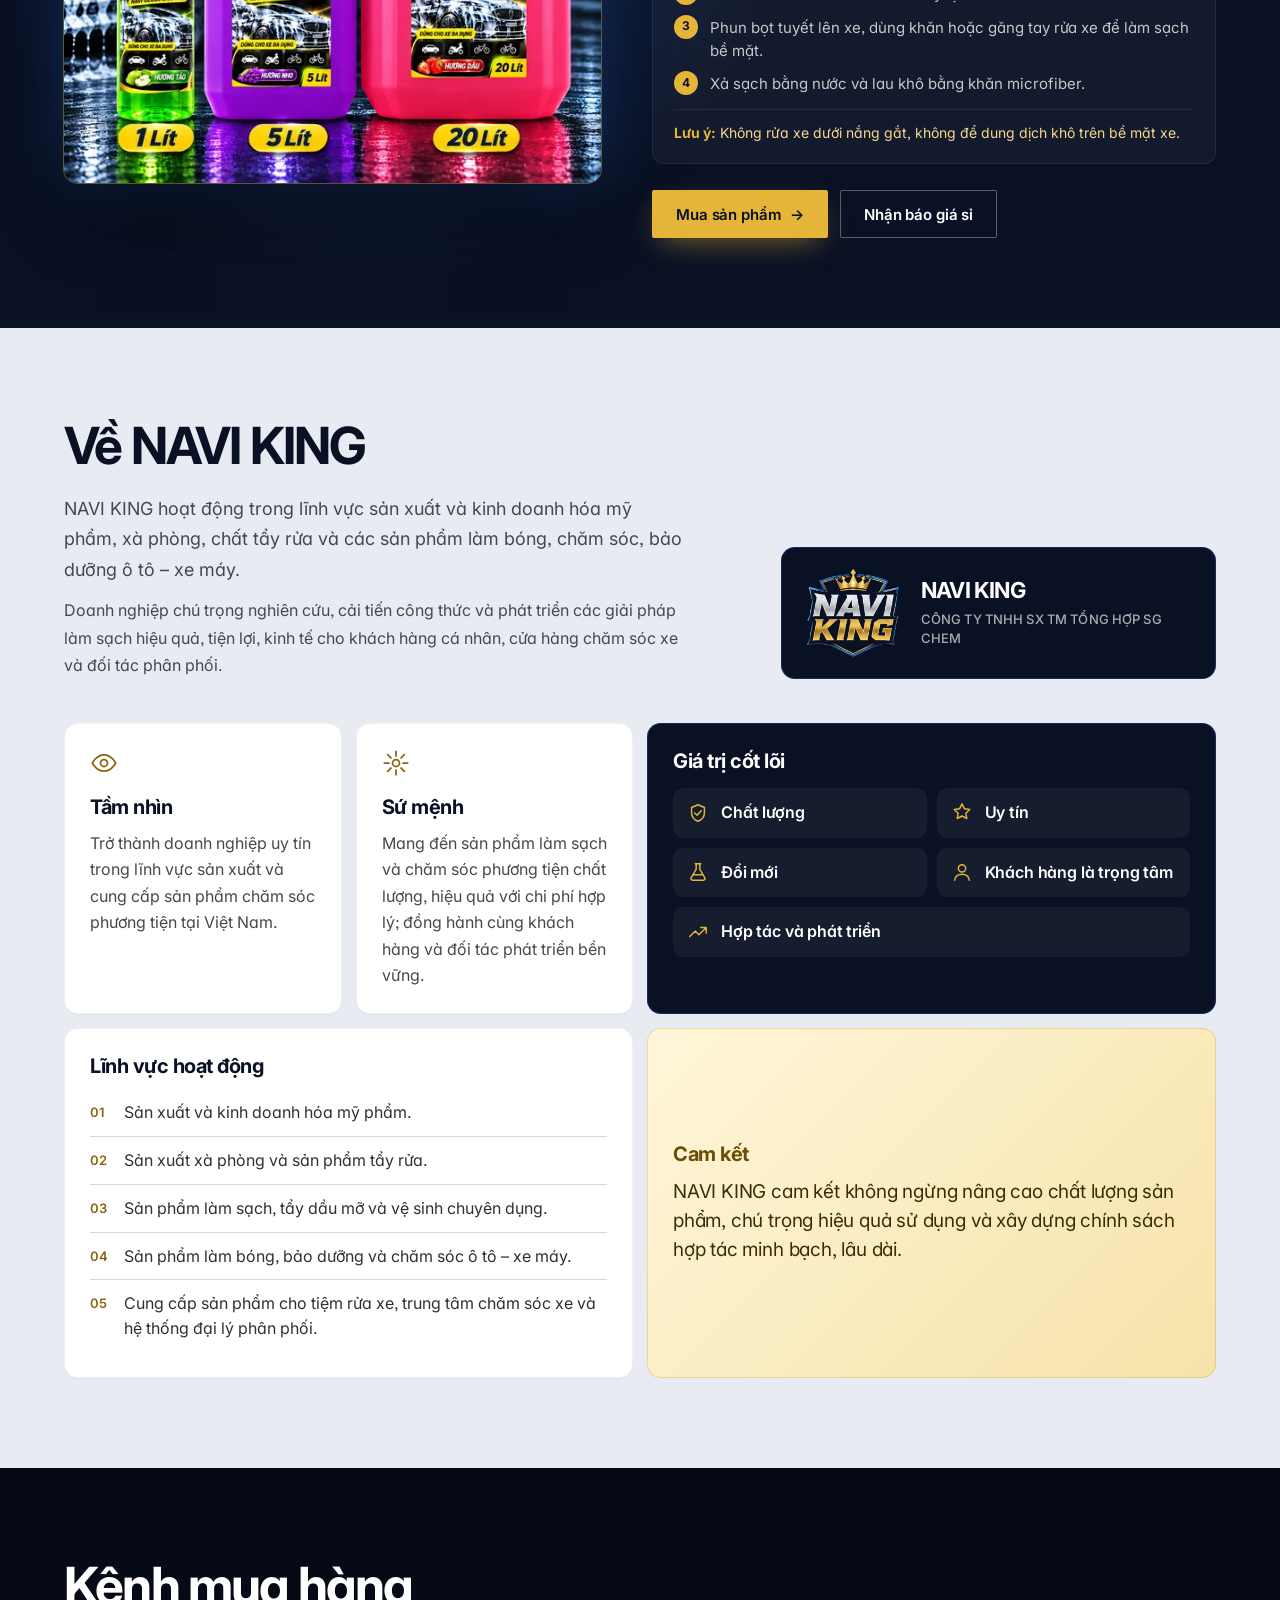
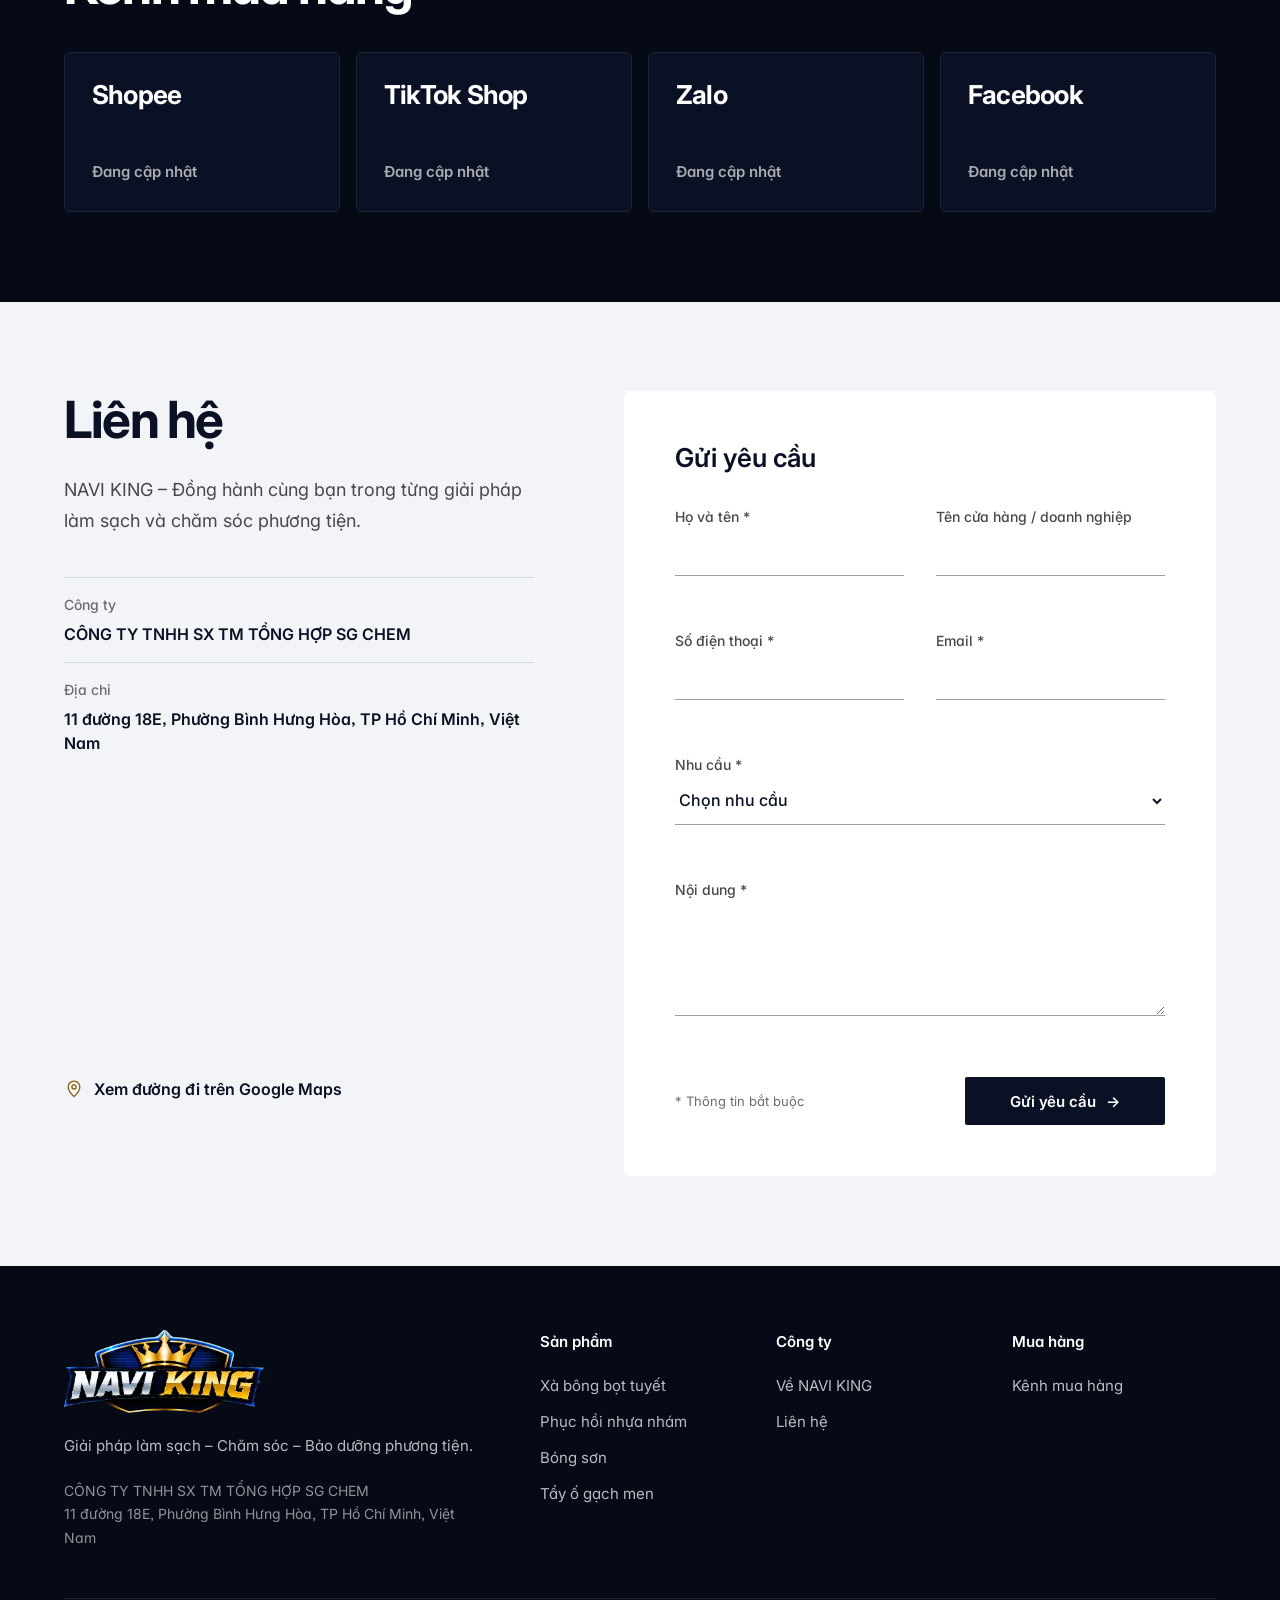
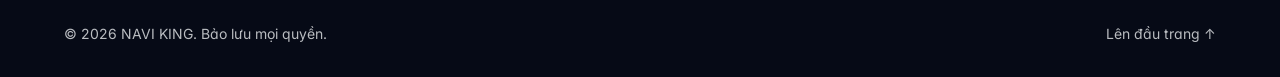
==== commit 3b97ebda: "Đổi chữ SG CHEM thành NAVI KING (giữ tên pháp lý công ty ở phần liên hệ) Co-Authored-By: Claude Opus" ====
--- a/public/index.html
+++ b/public/index.html
@@ -4,7 +4,7 @@
   <meta charset="utf-8">
   <meta name="viewport" content="width=device-width, initial-scale=1">
   <title>NAVI KING — Giải pháp làm sạch, chăm sóc &amp; bảo dưỡng phương tiện</title>
-  <meta name="description" content="NAVI KING: xà bông bọt tuyết, phục hồi nhựa nhám, bóng sơn và tẩy ố gạch men. Sản phẩm làm sạch, chăm sóc ô tô, xe máy từ SG CHEM.">
+  <meta name="description" content="NAVI KING: xà bông bọt tuyết, phục hồi nhựa nhám, bóng sơn và tẩy ố gạch men. Sản phẩm làm sạch, chăm sóc ô tô, xe máy.">
   <meta name="theme-color" content="#060A16">
   <link rel="canonical" href="https://naviking.vn/">
 
@@ -25,7 +25,7 @@
   <link rel="preconnect" href="https://fonts.gstatic.com" crossorigin>
   <link rel="stylesheet" href="https://fonts.googleapis.com/css2?family=Inter:opsz,wght@14..32,400..800&amp;display=swap">
   <link rel="preload" as="image" href="assets/img/shampoo-card.webp" type="image/webp">
-  <link rel="stylesheet" href="assets/css/styles.css?v=20261127041259">
+  <link rel="stylesheet" href="assets/css/styles.css?v=20261127063533">
   <script>document.documentElement.classList.add('js')</script>
 
   <script type="application/ld+json">
@@ -39,8 +39,8 @@
     "address": { "@type": "PostalAddress", "streetAddress": "11 đường 18E, Phường Bình Hưng Hòa", "addressLocality": "TP Hồ Chí Minh", "addressCountry": "VN" }
   }
   </script>
-  <script src="assets/js/config.js?v=20261127041259" defer></script>
-  <script src="assets/js/main.js?v=20261127041259" defer></script>
+  <script src="assets/js/config.js?v=20261127063533" defer></script>
+  <script src="assets/js/main.js?v=20261127063533" defer></script>
 </head>
 <body>
   <a class="skip-link" href="#main">Bỏ qua đến nội dung chính</a>
@@ -57,7 +57,7 @@
       </a>
       <nav class="site-nav" aria-label="Điều hướng chính">
         <a class="site-nav__link" href="#products">Sản phẩm</a>
-        <a class="site-nav__link" href="#about">Về SG CHEM</a>
+        <a class="site-nav__link" href="#about">Về NAVI KING</a>
         <a class="site-nav__link" href="#shop">Mua hàng</a>
         <a class="site-nav__link" href="#contact">Liên hệ</a>
       </nav>
@@ -72,7 +72,7 @@
     <nav class="mobile-menu" id="mobile-menu" aria-label="Menu di động" hidden data-mobile-menu>
       <div class="container mobile-menu__inner">
         <a class="mobile-menu__link" href="#products">Sản phẩm <span aria-hidden="true">→</span></a>
-        <a class="mobile-menu__link" href="#about">Về SG CHEM <span aria-hidden="true">→</span></a>
+        <a class="mobile-menu__link" href="#about">Về NAVI KING <span aria-hidden="true">→</span></a>
         <a class="mobile-menu__link" href="#shop">Mua hàng <span aria-hidden="true">→</span></a>
         <a class="mobile-menu__link" href="#contact">Liên hệ <span aria-hidden="true">→</span></a>
         <a class="btn btn--primary btn--block" href="#contact">Liên hệ hợp tác</a>
@@ -101,7 +101,7 @@
             <span class="line"><span class="chrome">Bóng lá sen.</span></span>
             <span class="line"><span class="gold">Chuẩn NAVI KING.</span></span>
           </h1>
-          <p class="hero__lead hero-in" style="--d:.5s">Xà bông bọt tuyết, bóng sơn, phục hồi nhựa nhám và tẩy ố gạch men — bộ sản phẩm làm sạch, chăm sóc ô tô, xe máy do SG CHEM sản xuất.</p>
+          <p class="hero__lead hero-in" style="--d:.5s">Xà bông bọt tuyết, bóng sơn, phục hồi nhựa nhám và tẩy ố gạch men — bộ sản phẩm làm sạch, chăm sóc ô tô, xe máy của NAVI KING.</p>
           <div class="hero__actions hero-in" style="--d:.65s">
             <a class="btn btn--primary btn--lg" href="#products">Xem sản phẩm <span class="btn__arrow" aria-hidden="true">→</span></a>
             <a class="btn btn--ghost btn--lg" href="#contact">Đăng ký làm đại lý</a>
@@ -240,13 +240,13 @@
       </div>
     </section>
 
-    <!-- ===================== 03 VỀ SG CHEM (lưới bento) ===================== -->
+    <!-- ===================== 03 VỀ NAVI KING (lưới bento) ===================== -->
     <section class="section section--tint" id="about" aria-labelledby="about-title">
       <div class="container">
         <div class="about-head">
           <div data-reveal>
-            <h2 class="section-title" id="about-title">Về SG CHEM</h2>
-            <p class="lead">SG CHEM hoạt động trong lĩnh vực sản xuất và kinh doanh hóa mỹ phẩm, xà phòng, chất tẩy rửa và các sản phẩm làm bóng, chăm sóc, bảo dưỡng ô tô – xe máy.</p>
+            <h2 class="section-title" id="about-title">Về NAVI KING</h2>
+            <p class="lead">NAVI KING hoạt động trong lĩnh vực sản xuất và kinh doanh hóa mỹ phẩm, xà phòng, chất tẩy rửa và các sản phẩm làm bóng, chăm sóc, bảo dưỡng ô tô – xe máy.</p>
             <p class="body-copy">Doanh nghiệp chú trọng nghiên cứu, cải tiến công thức và phát triển các giải pháp làm sạch hiệu quả, tiện lợi, kinh tế cho khách hàng cá nhân, cửa hàng chăm sóc xe và đối tác phân phối.</p>
           </div>
           <div class="brand-panel" data-reveal>
@@ -288,7 +288,7 @@
           </article>
           <blockquote class="bento__item bento__item--pledge">
             <h3>Cam kết</h3>
-            <p>SG CHEM cam kết không ngừng nâng cao chất lượng sản phẩm, chú trọng hiệu quả sử dụng và xây dựng chính sách hợp tác minh bạch, lâu dài.</p>
+            <p>NAVI KING cam kết không ngừng nâng cao chất lượng sản phẩm, chú trọng hiệu quả sử dụng và xây dựng chính sách hợp tác minh bạch, lâu dài.</p>
           </blockquote>
         </div>
       </div>
@@ -323,7 +323,7 @@
       <div class="container split split--contact">
         <div class="split__side" data-reveal>
           <h2 class="section-title" id="contact-title">Liên hệ</h2>
-          <p class="lead">SG CHEM – Đồng hành cùng bạn trong từng giải pháp làm sạch và chăm sóc phương tiện.</p>
+          <p class="lead">NAVI KING – Đồng hành cùng bạn trong từng giải pháp làm sạch và chăm sóc phương tiện.</p>
           <dl class="contact-info">
             <div class="contact-info__wide"><dt>Công ty</dt><dd data-config="company.name">CÔNG TY TNHH SX TM TỔNG HỢP SG CHEM</dd></div>
             <div class="contact-info__wide"><dt>Địa chỉ</dt><dd data-config="company.address">11 đường 18E, Phường Bình Hưng Hòa, TP Hồ Chí Minh, Việt Nam</dd></div>
@@ -419,12 +419,12 @@
         </div>
         <div class="site-footer__cols">
           <div><h4>Sản phẩm</h4><ul><li><a href="#p-shampoo">Xà bông bọt tuyết</a></li><li><a href="#p-plastic">Phục hồi nhựa nhám</a></li><li><a href="#p-wax">Bóng sơn</a></li><li><a href="#p-tile">Tẩy ố gạch men</a></li></ul></div>
-          <div><h4>Công ty</h4><ul><li><a href="#about">Về SG CHEM</a></li><li><a href="#contact">Liên hệ</a></li></ul></div>
+          <div><h4>Công ty</h4><ul><li><a href="#about">Về NAVI KING</a></li><li><a href="#contact">Liên hệ</a></li></ul></div>
           <div><h4>Mua hàng</h4><ul data-footer-channels><li><a href="#shop">Kênh mua hàng</a></li></ul></div>
         </div>
       </div>
       <div class="site-footer__bottom">
-        <p>© <span data-year>2026</span> SG CHEM · NAVI KING. Bảo lưu mọi quyền.</p>
+        <p>© <span data-year>2026</span> NAVI KING. Bảo lưu mọi quyền.</p>
         <a href="#top">Lên đầu trang ↑</a>
       </div>
     </div>
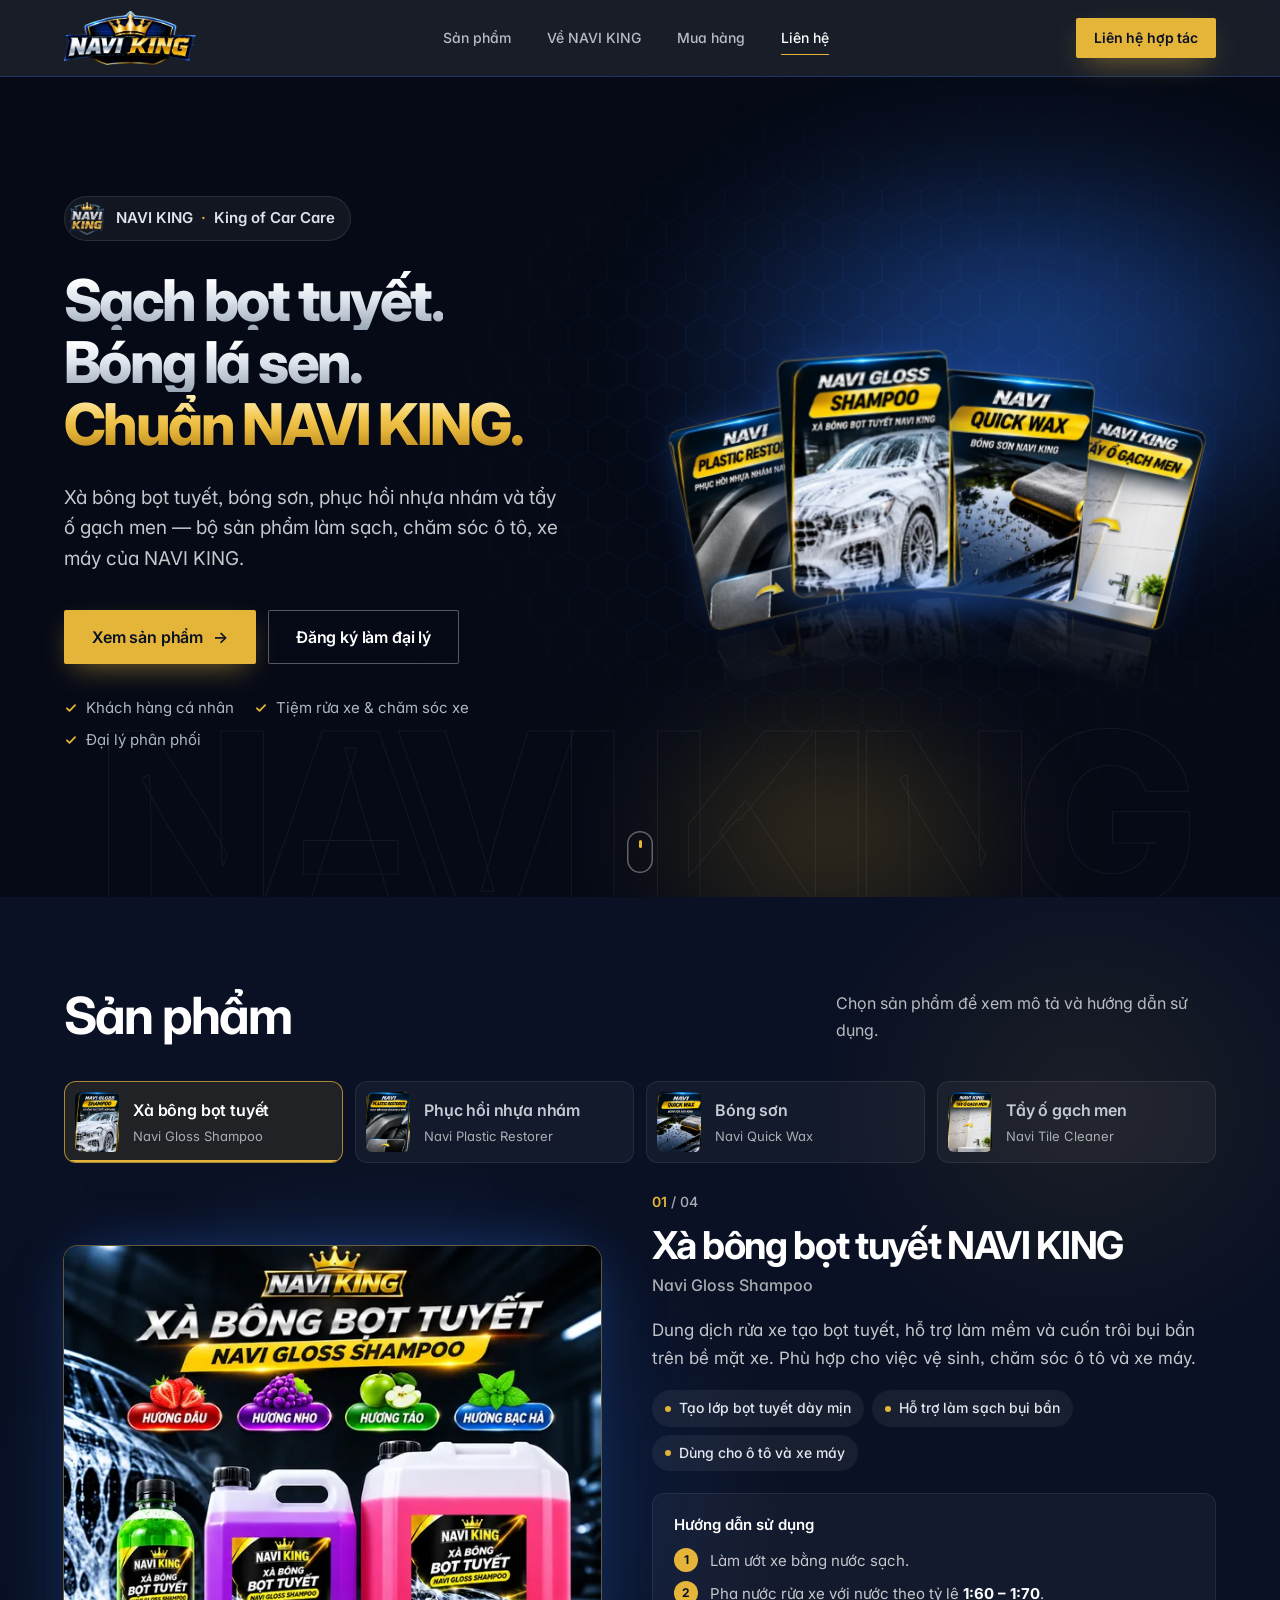
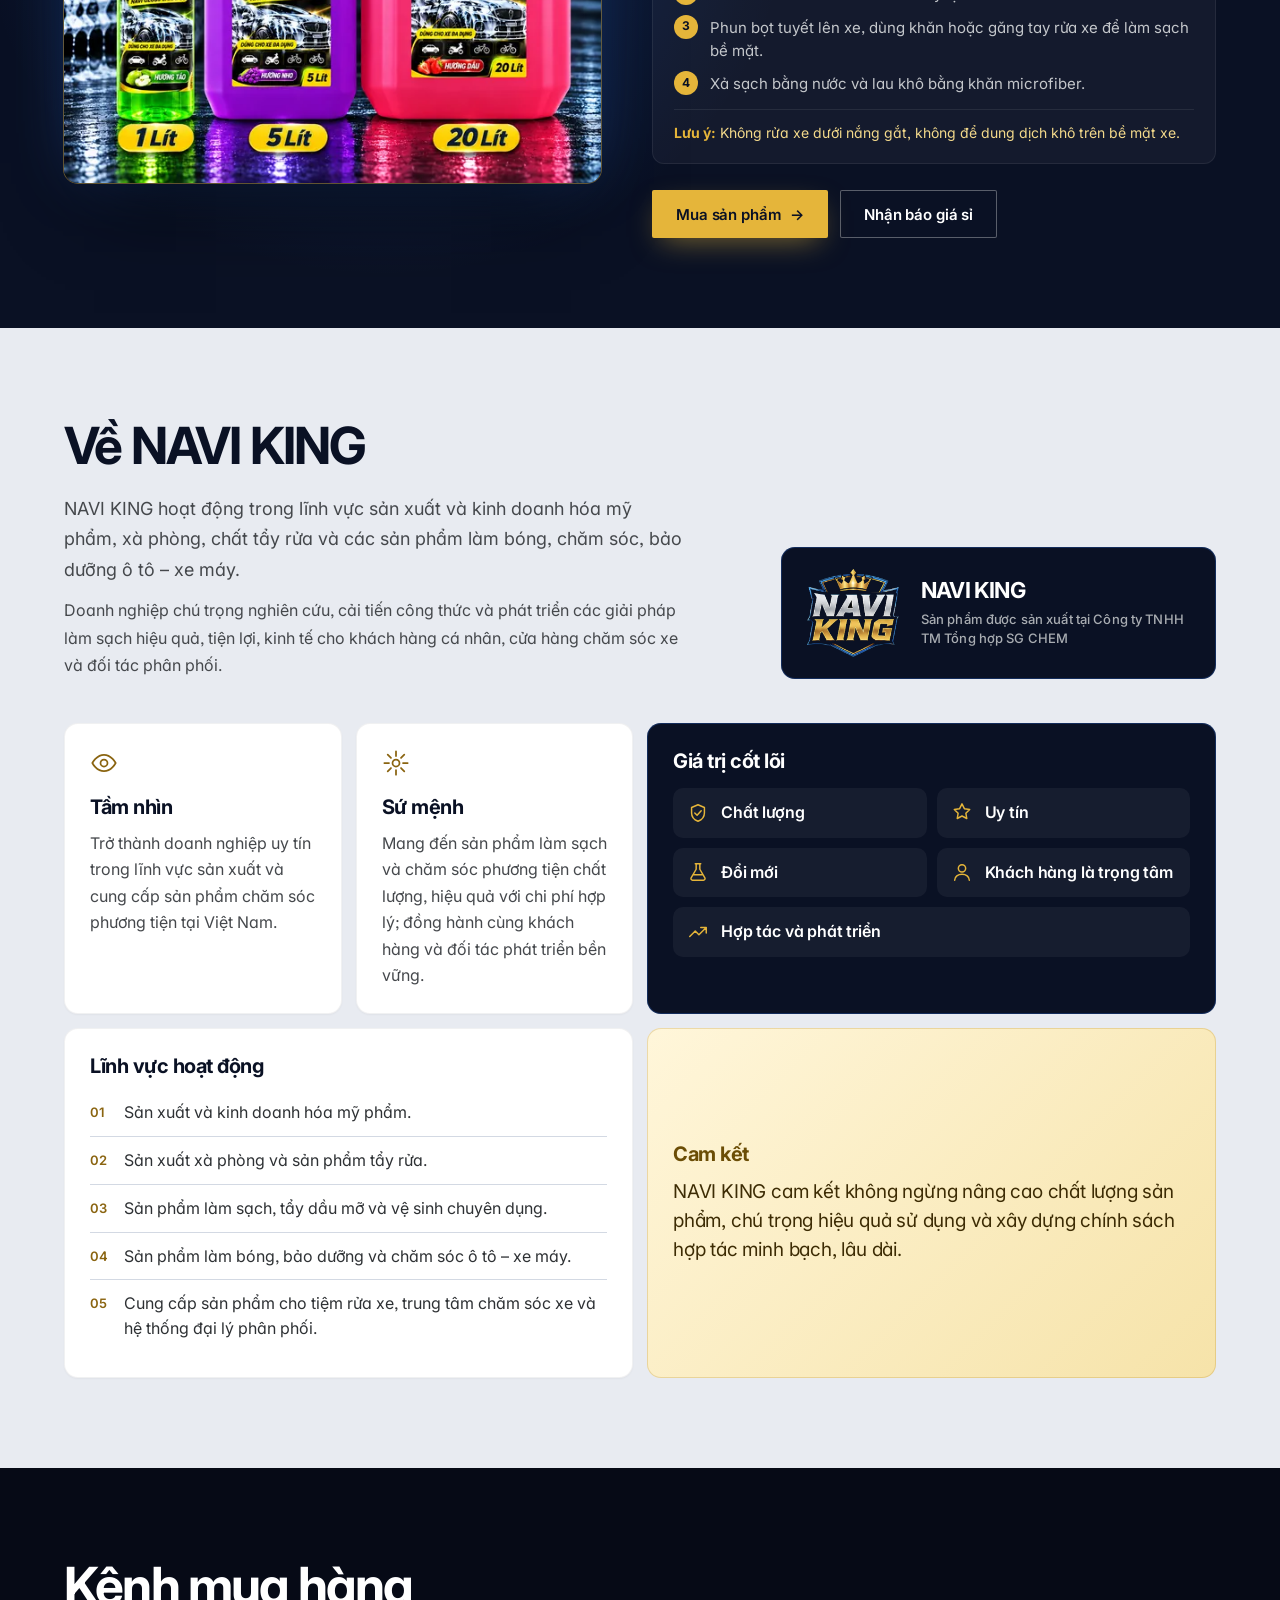
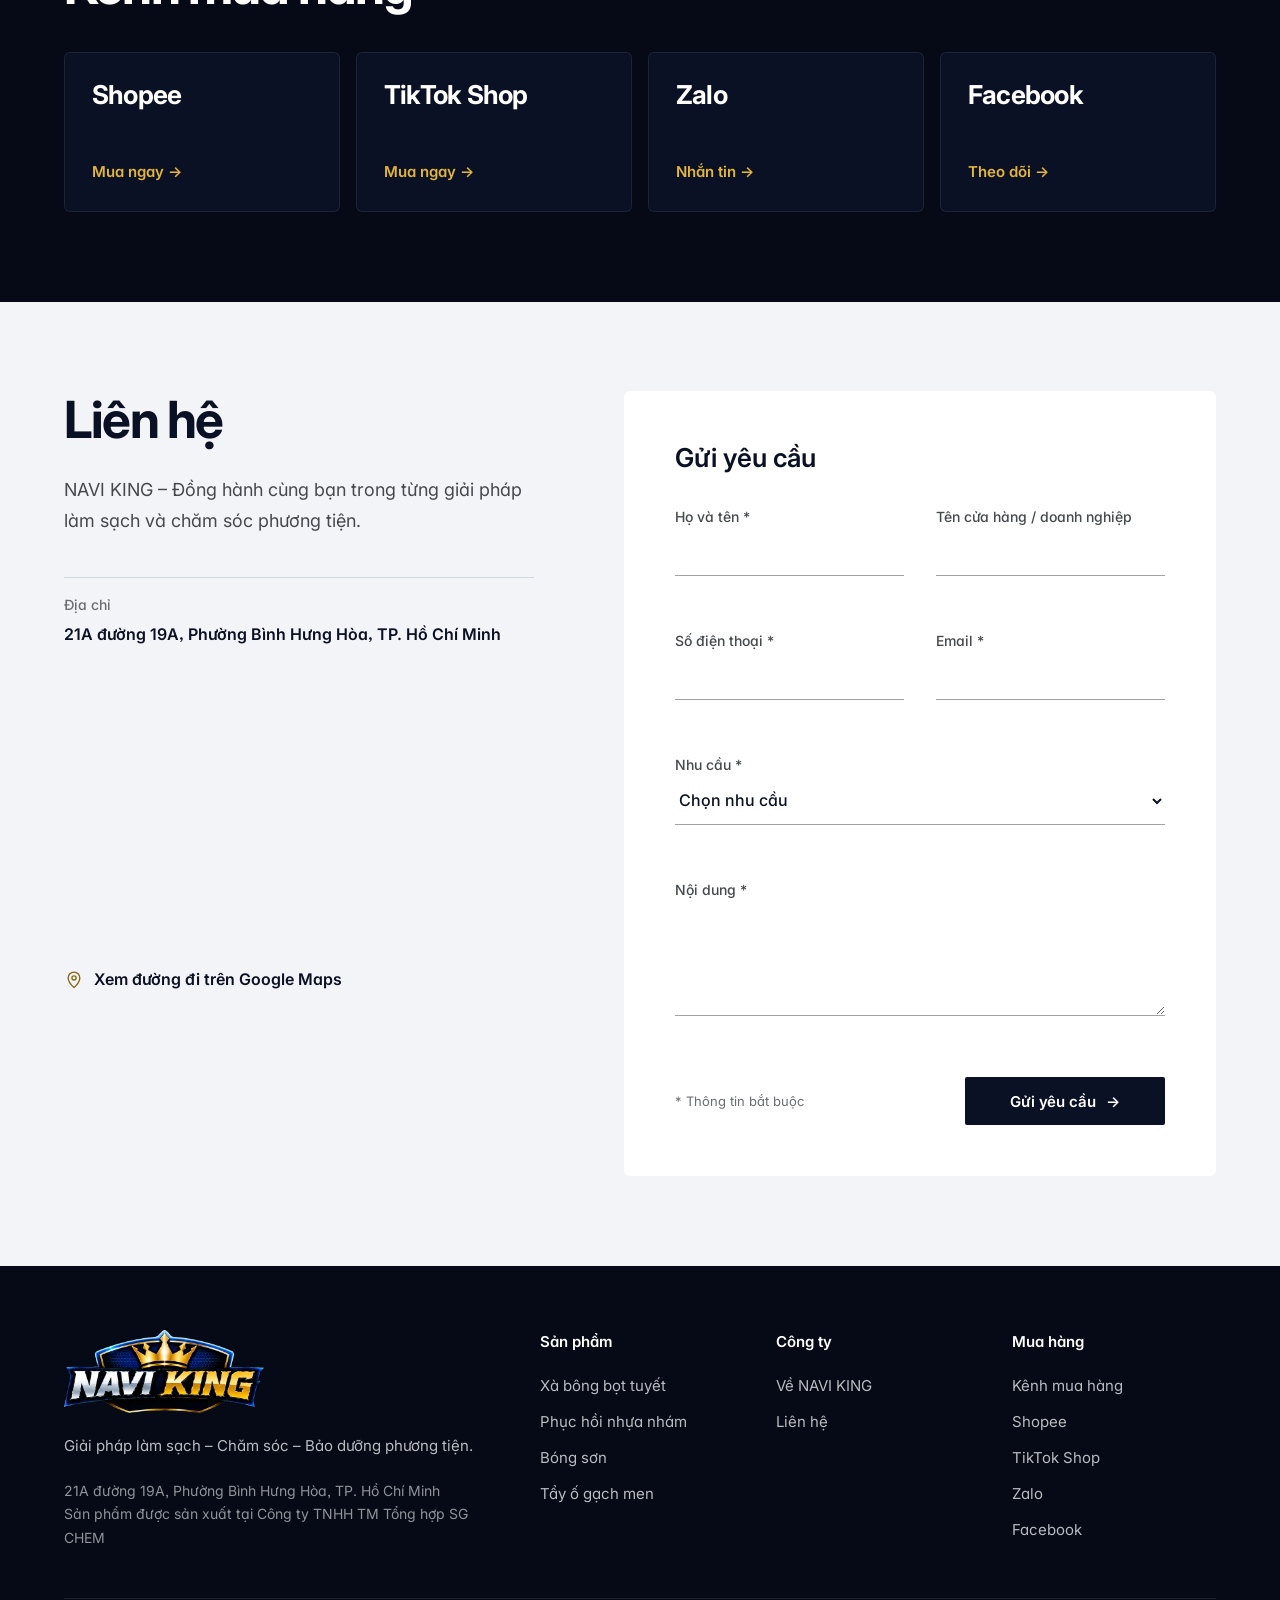
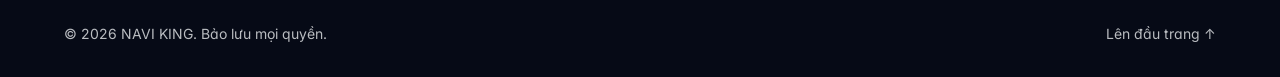
==== commit 5e49be7d: "Ẩn thông tin công ty, chỉ ghi nơi sản xuất; địa chỉ mới 21A đường 19A; thêm link Shopee, TikTok Shop" ====
--- a/public/index.html
+++ b/public/index.html
@@ -25,22 +25,21 @@
   <link rel="preconnect" href="https://fonts.gstatic.com" crossorigin>
   <link rel="stylesheet" href="https://fonts.googleapis.com/css2?family=Inter:opsz,wght@14..32,400..800&amp;display=swap">
   <link rel="preload" as="image" href="assets/img/shampoo-card.webp" type="image/webp">
-  <link rel="stylesheet" href="assets/css/styles.css?v=20261127063533">
+  <link rel="stylesheet" href="assets/css/styles.css?v=20261127064639">
   <script>document.documentElement.classList.add('js')</script>
 
   <script type="application/ld+json">
   {
     "@context": "https://schema.org",
     "@type": "Organization",
-    "name": "CÔNG TY TNHH SX TM TỔNG HỢP SG CHEM",
-    "brand": { "@type": "Brand", "name": "NAVI KING" },
+    "name": "NAVI KING",
     "url": "https://naviking.vn/",
     "logo": "https://naviking.vn/assets/img/navi-king-logo-640.png",
-    "address": { "@type": "PostalAddress", "streetAddress": "11 đường 18E, Phường Bình Hưng Hòa", "addressLocality": "TP Hồ Chí Minh", "addressCountry": "VN" }
+    "address": { "@type": "PostalAddress", "streetAddress": "21A đường 19A, Phường Bình Hưng Hòa", "addressLocality": "TP. Hồ Chí Minh", "addressCountry": "VN" }
   }
   </script>
-  <script src="assets/js/config.js?v=20261127063533" defer></script>
-  <script src="assets/js/main.js?v=20261127063533" defer></script>
+  <script src="assets/js/config.js?v=20261127064639" defer></script>
+  <script src="assets/js/main.js?v=20261127064639" defer></script>
 </head>
 <body>
   <a class="skip-link" href="#main">Bỏ qua đến nội dung chính</a>
@@ -251,7 +250,7 @@
           </div>
           <div class="brand-panel" data-reveal>
             <img src="assets/img/navi-king-shield.webp" alt="Logo NAVI KING" width="334" height="318" loading="lazy">
-            <p>NAVI KING<span>CÔNG TY TNHH SX TM TỔNG HỢP SG CHEM</span></p>
+            <p>NAVI KING<span>Sản phẩm được sản xuất tại Công ty TNHH TM Tổng hợp SG CHEM</span></p>
           </div>
         </div>
 
@@ -325,14 +324,13 @@
           <h2 class="section-title" id="contact-title">Liên hệ</h2>
           <p class="lead">NAVI KING – Đồng hành cùng bạn trong từng giải pháp làm sạch và chăm sóc phương tiện.</p>
           <dl class="contact-info">
-            <div class="contact-info__wide"><dt>Công ty</dt><dd data-config="company.name">CÔNG TY TNHH SX TM TỔNG HỢP SG CHEM</dd></div>
-            <div class="contact-info__wide"><dt>Địa chỉ</dt><dd data-config="company.address">11 đường 18E, Phường Bình Hưng Hòa, TP Hồ Chí Minh, Việt Nam</dd></div>
+            <div class="contact-info__wide"><dt>Địa chỉ</dt><dd data-config="company.address">21A đường 19A, Phường Bình Hưng Hòa, TP. Hồ Chí Minh</dd></div>
             <div data-config-row="contact.hotline" hidden><dt>Hotline</dt><dd><a data-config="contact.hotline" data-config-href="tel"></a></dd></div>
             <div data-config-row="contact.email" hidden><dt>Email</dt><dd><a data-config="contact.email" data-config-href="mailto"></a></dd></div>
             <div data-config-row="contact.website" hidden><dt>Website</dt><dd><a data-config="contact.website" data-config-href="url" target="_blank" rel="noopener"></a></dd></div>
           </dl>
           <div class="map" data-map>
-            <a class="map__link" data-map-link href="https://www.google.com/maps/search/?api=1&amp;query=11%20%C4%91%C6%B0%E1%BB%9Dng%2018E%2C%20Ph%C6%B0%E1%BB%9Dng%20B%C3%ACnh%20H%C6%B0ng%20H%C3%B2a%2C%20TP%20H%E1%BB%93%20Ch%C3%AD%20Minh" target="_blank" rel="noopener">
+            <a class="map__link" data-map-link href="https://www.google.com/maps/search/?api=1&amp;query=21A%20%C4%91%C6%B0%E1%BB%9Dng%2019A%2C%20Ph%C6%B0%E1%BB%9Dng%20B%C3%ACnh%20H%C6%B0ng%20H%C3%B2a%2C%20TP.%20H%E1%BB%93%20Ch%C3%AD%20Minh" target="_blank" rel="noopener">
               <svg viewBox="0 0 24 24" aria-hidden="true"><path d="M12 21s-7-6.2-7-11.5A7 7 0 0119 9.5C19 14.8 12 21 12 21z"/><circle cx="12" cy="9.5" r="2.5"/></svg>
               Xem đường đi trên Google Maps
             </a>
@@ -415,7 +413,7 @@
             <img src="assets/img/navi-king-logo-640.png" alt="Logo NAVI KING" width="220" height="92" loading="lazy">
           </picture>
           <p>Giải pháp làm sạch – Chăm sóc – Bảo dưỡng phương tiện.</p>
-          <p class="site-footer__company">CÔNG TY TNHH SX TM TỔNG HỢP SG CHEM<br>11 đường 18E, Phường Bình Hưng Hòa, TP Hồ Chí Minh, Việt Nam</p>
+          <p class="site-footer__company">21A đường 19A, Phường Bình Hưng Hòa, TP. Hồ Chí Minh<br>Sản phẩm được sản xuất tại Công ty TNHH TM Tổng hợp SG CHEM</p>
         </div>
         <div class="site-footer__cols">
           <div><h4>Sản phẩm</h4><ul><li><a href="#p-shampoo">Xà bông bọt tuyết</a></li><li><a href="#p-plastic">Phục hồi nhựa nhám</a></li><li><a href="#p-wax">Bóng sơn</a></li><li><a href="#p-tile">Tẩy ố gạch men</a></li></ul></div>
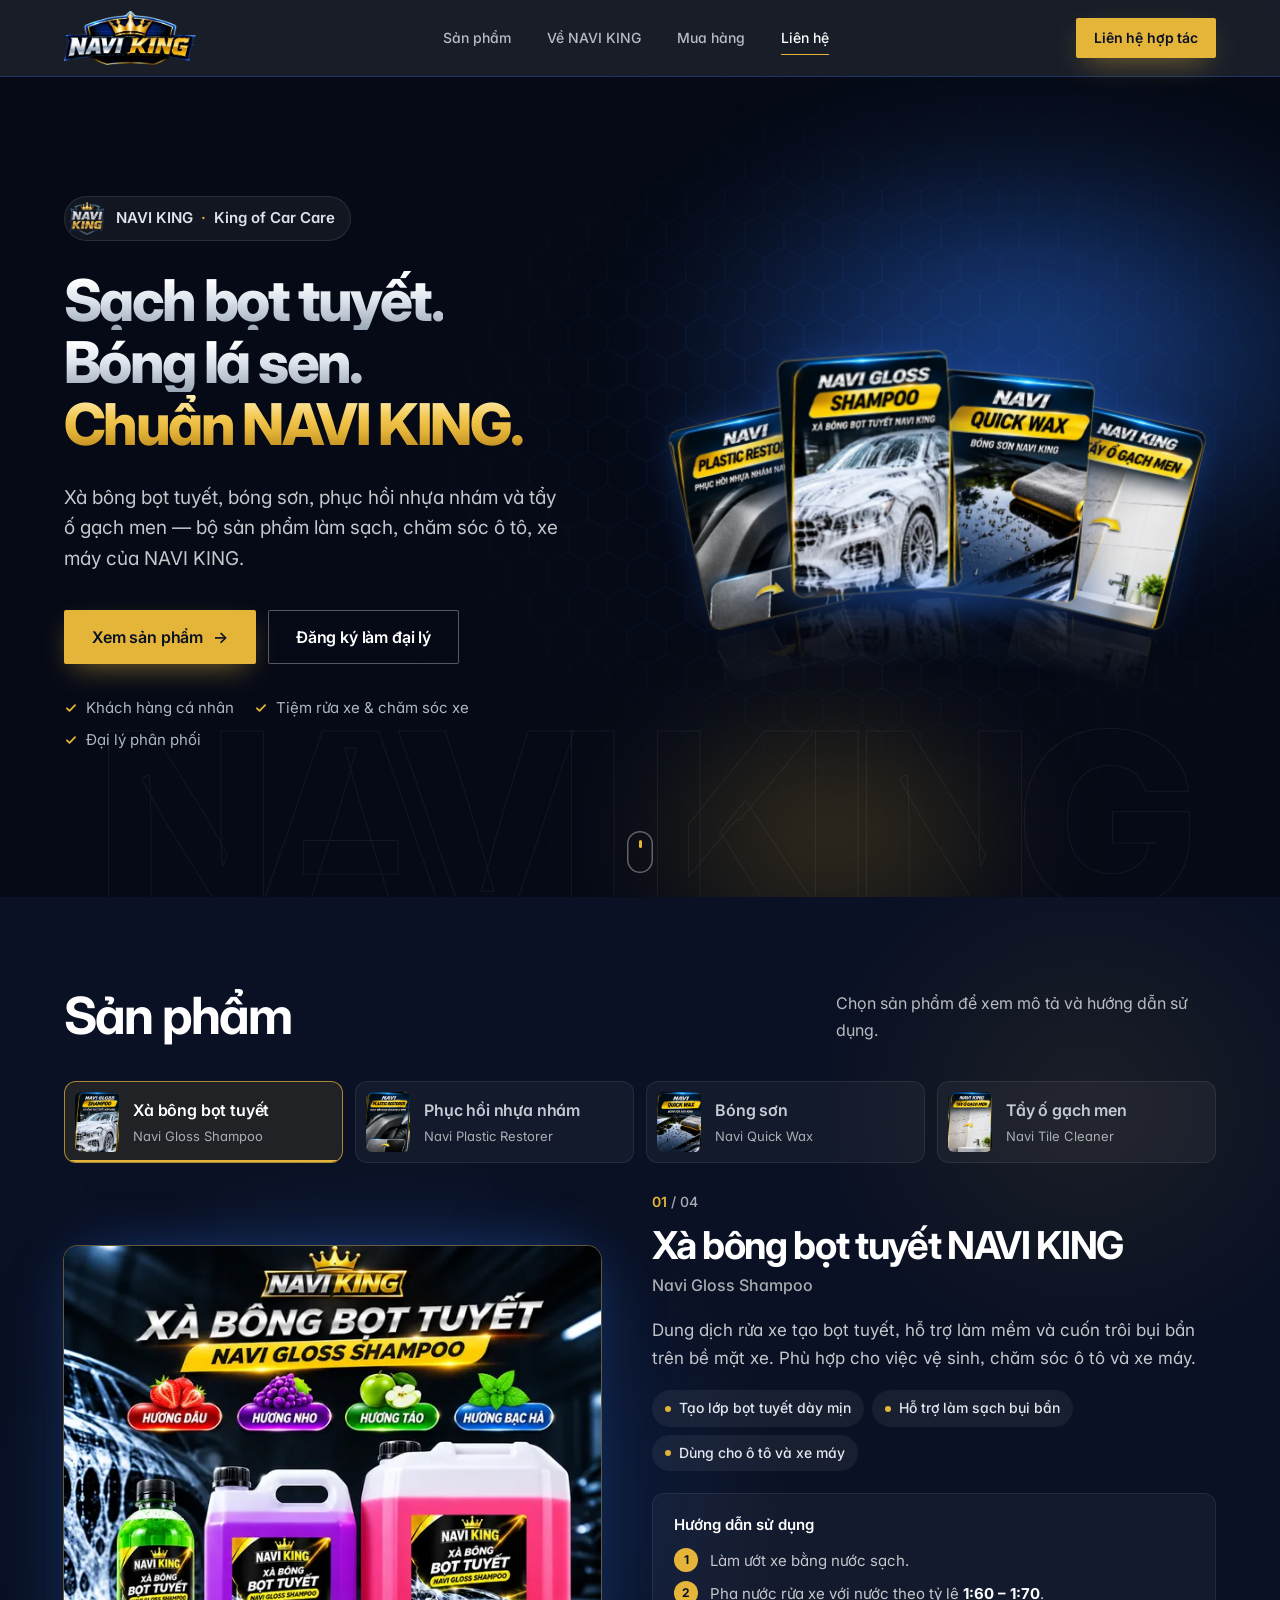
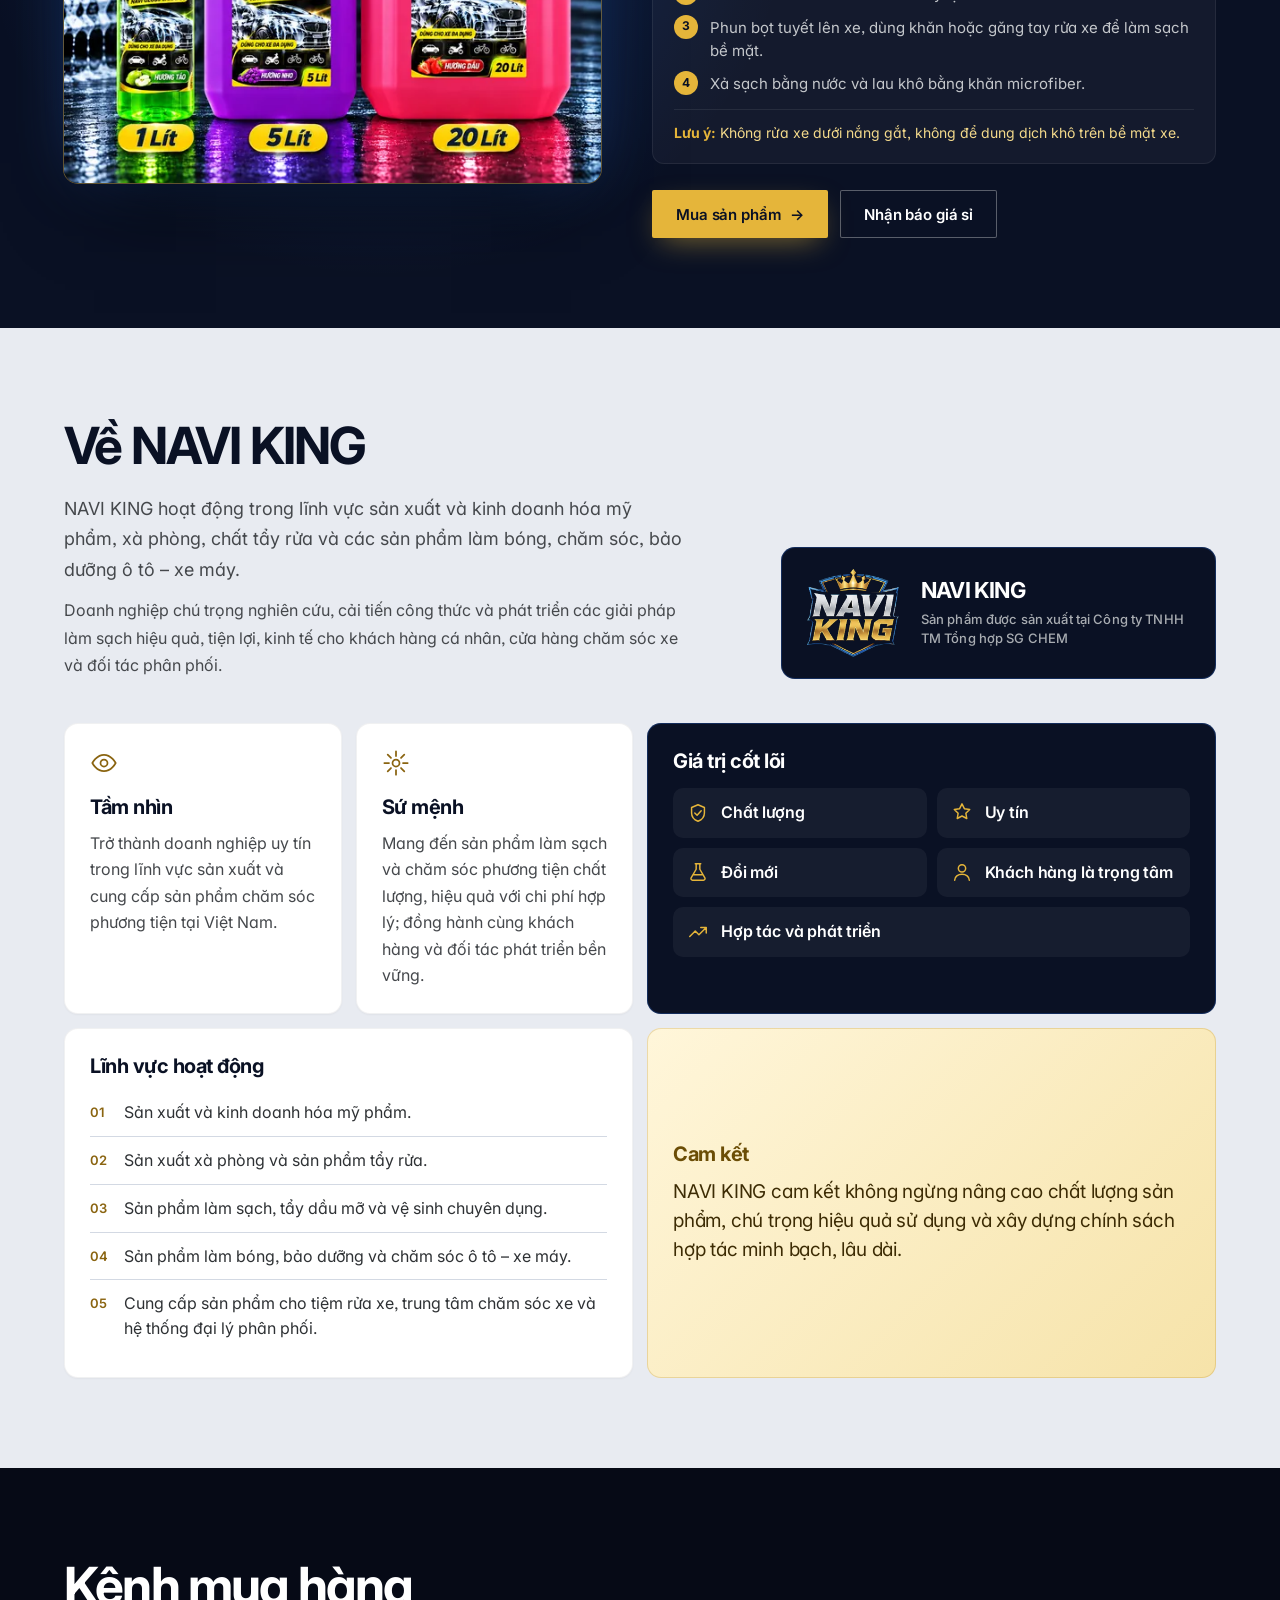
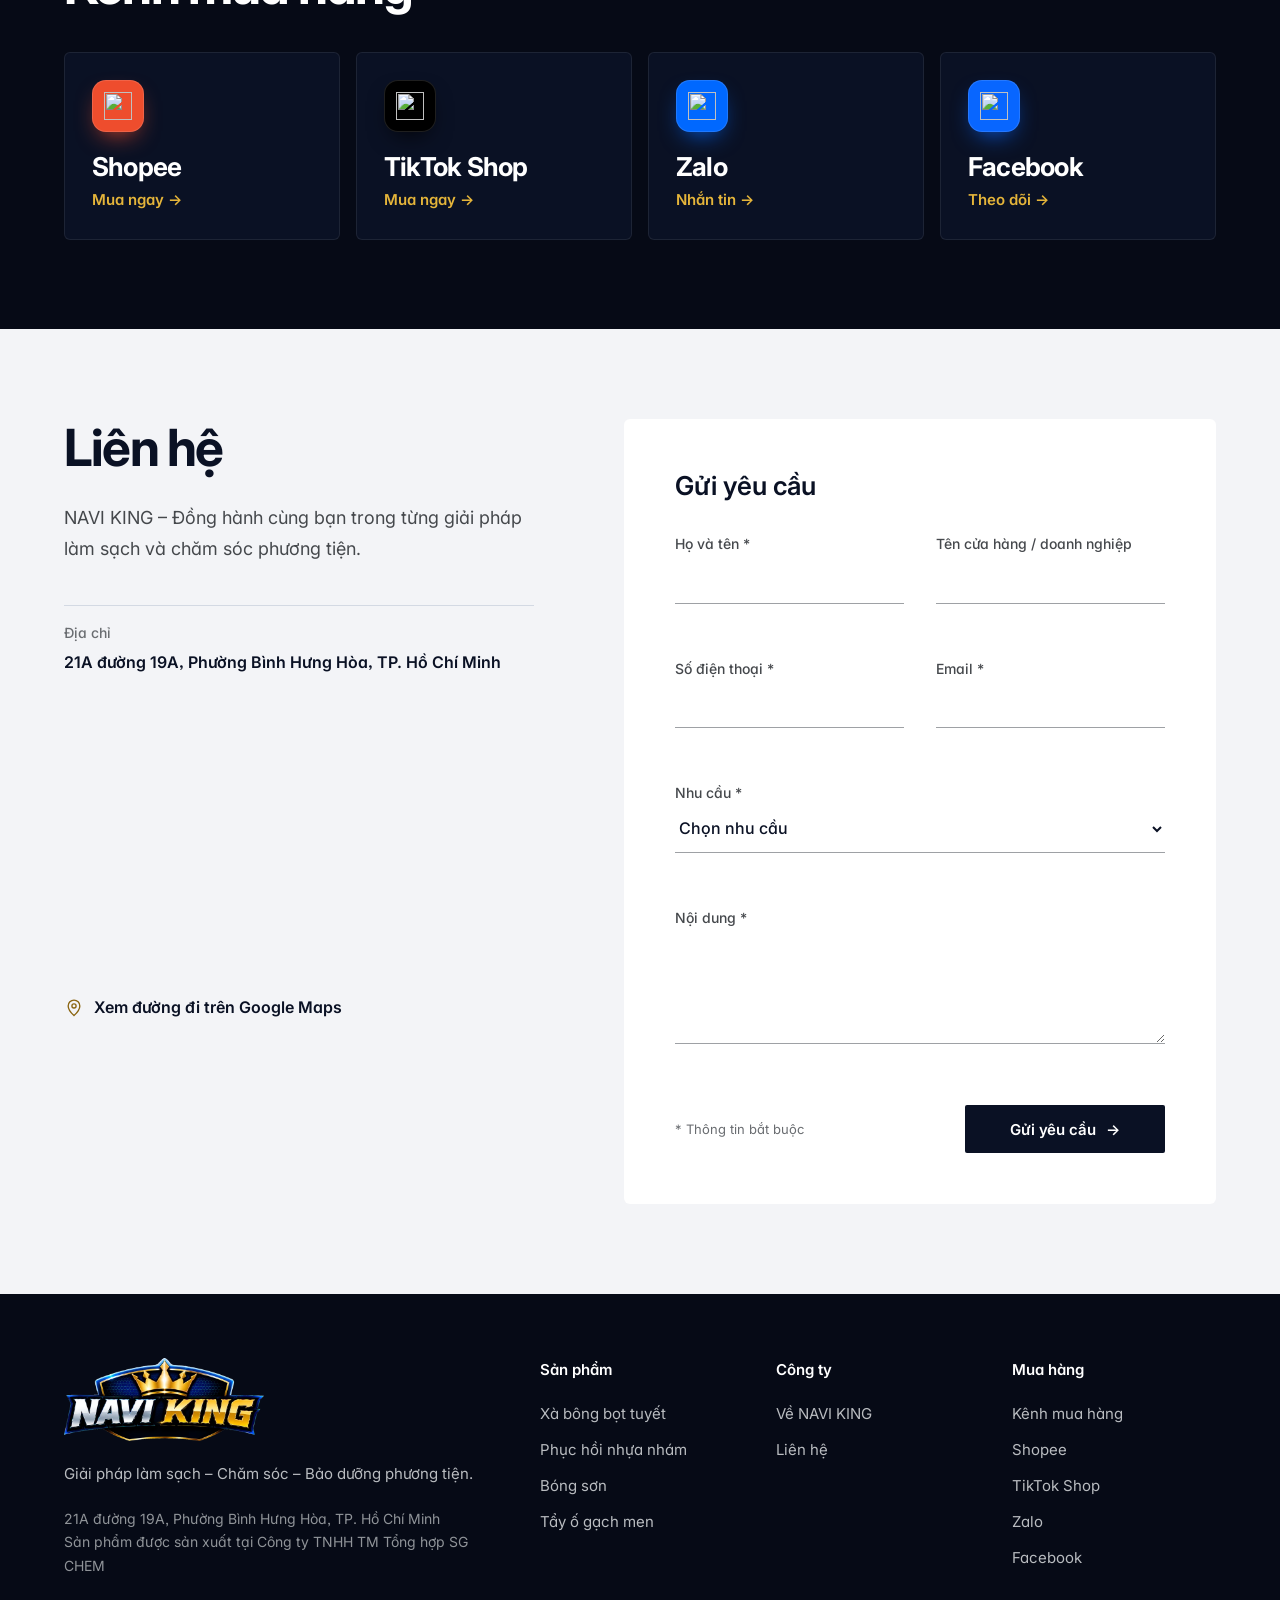
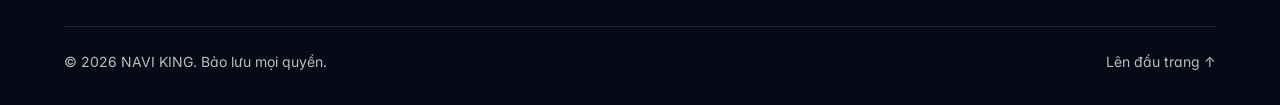
==== commit aad75900: "Kênh mua hàng: thêm logo Shopee, TikTok, Zalo, Facebook (Simple Icons CDN) Co-Authored-By: Claude Op" ====
--- a/public/index.html
+++ b/public/index.html
@@ -25,7 +25,7 @@
   <link rel="preconnect" href="https://fonts.gstatic.com" crossorigin>
   <link rel="stylesheet" href="https://fonts.googleapis.com/css2?family=Inter:opsz,wght@14..32,400..800&amp;display=swap">
   <link rel="preload" as="image" href="assets/img/shampoo-card.webp" type="image/webp">
-  <link rel="stylesheet" href="assets/css/styles.css?v=20261127064639">
+  <link rel="stylesheet" href="assets/css/styles.css?v=20261127071104">
   <script>document.documentElement.classList.add('js')</script>
 
   <script type="application/ld+json">
@@ -38,8 +38,8 @@
     "address": { "@type": "PostalAddress", "streetAddress": "21A đường 19A, Phường Bình Hưng Hòa", "addressLocality": "TP. Hồ Chí Minh", "addressCountry": "VN" }
   }
   </script>
-  <script src="assets/js/config.js?v=20261127064639" defer></script>
-  <script src="assets/js/main.js?v=20261127064639" defer></script>
+  <script src="assets/js/config.js?v=20261127071104" defer></script>
+  <script src="assets/js/main.js?v=20261127071104" defer></script>
 </head>
 <body>
   <a class="skip-link" href="#main">Bỏ qua đến nội dung chính</a>
@@ -301,16 +301,20 @@
         </header>
         <!-- Link lấy từ assets/js/config.js → channels -->
         <div class="channels" data-stagger>
-          <a class="channel" data-channel="shopee">
+          <a class="channel" data-channel="shopee" style="--brand:#EE4D2D">
+            <span class="channel__logo"><img src="https://cdn.simpleicons.org/shopee/white" alt="" width="28" height="28" loading="lazy"></span>
             <span class="channel__name">Shopee</span><span class="channel__cta" data-channel-cta>Mua ngay →</span>
           </a>
-          <a class="channel" data-channel="tiktok">
+          <a class="channel" data-channel="tiktok" style="--brand:#000000">
+            <span class="channel__logo"><img src="https://cdn.simpleicons.org/tiktok/white" alt="" width="28" height="28" loading="lazy"></span>
             <span class="channel__name">TikTok Shop</span><span class="channel__cta" data-channel-cta>Mua ngay →</span>
           </a>
-          <a class="channel" data-channel="zalo">
+          <a class="channel" data-channel="zalo" style="--brand:#0068FF">
+            <span class="channel__logo"><img src="https://cdn.simpleicons.org/zalo/white" alt="" width="28" height="28" loading="lazy"></span>
             <span class="channel__name">Zalo</span><span class="channel__cta" data-channel-cta>Nhắn tin →</span>
           </a>
-          <a class="channel" data-channel="facebook">
+          <a class="channel" data-channel="facebook" style="--brand:#0866FF">
+            <span class="channel__logo"><img src="https://cdn.simpleicons.org/facebook/white" alt="" width="28" height="28" loading="lazy"></span>
             <span class="channel__name">Facebook</span><span class="channel__cta" data-channel-cta>Theo dõi →</span>
           </a>
         </div>
--- a/public/assets/css/styles.css
+++ b/public/assets/css/styles.css
@@ -299,6 +299,9 @@
   background: var(--c-navy); border-radius: 6px; color: #fff; text-decoration: none;
   box-shadow: inset 0 0 0 1px rgba(255,255,255,.08); transition: box-shadow .3s, transform .3s var(--ease);
 }
+.channel__logo { display: inline-flex; align-items: center; justify-content: center; width: 52px; height: 52px; margin-bottom: 14px; border-radius: 14px; background: var(--brand, #333); box-shadow: 0 10px 24px -10px var(--brand, #000), inset 0 0 0 1px rgba(255,255,255,.12); transition: transform .4s var(--ease-out); }
+.channel__logo img { width: 28px; height: 28px; }
+a.channel[href]:hover .channel__logo { transform: translateY(-2px) scale(1.06); }
 .channel__name { font: 700 1.625rem/1.15 var(--f-display); letter-spacing: -.03em; }
 .channel__cta { margin-top: auto; font-size: .9375rem; font-weight: 600; color: var(--c-gold); }
 a.channel[href]:hover { box-shadow: inset 0 0 0 1px var(--c-gold); transform: translateY(-3px); }
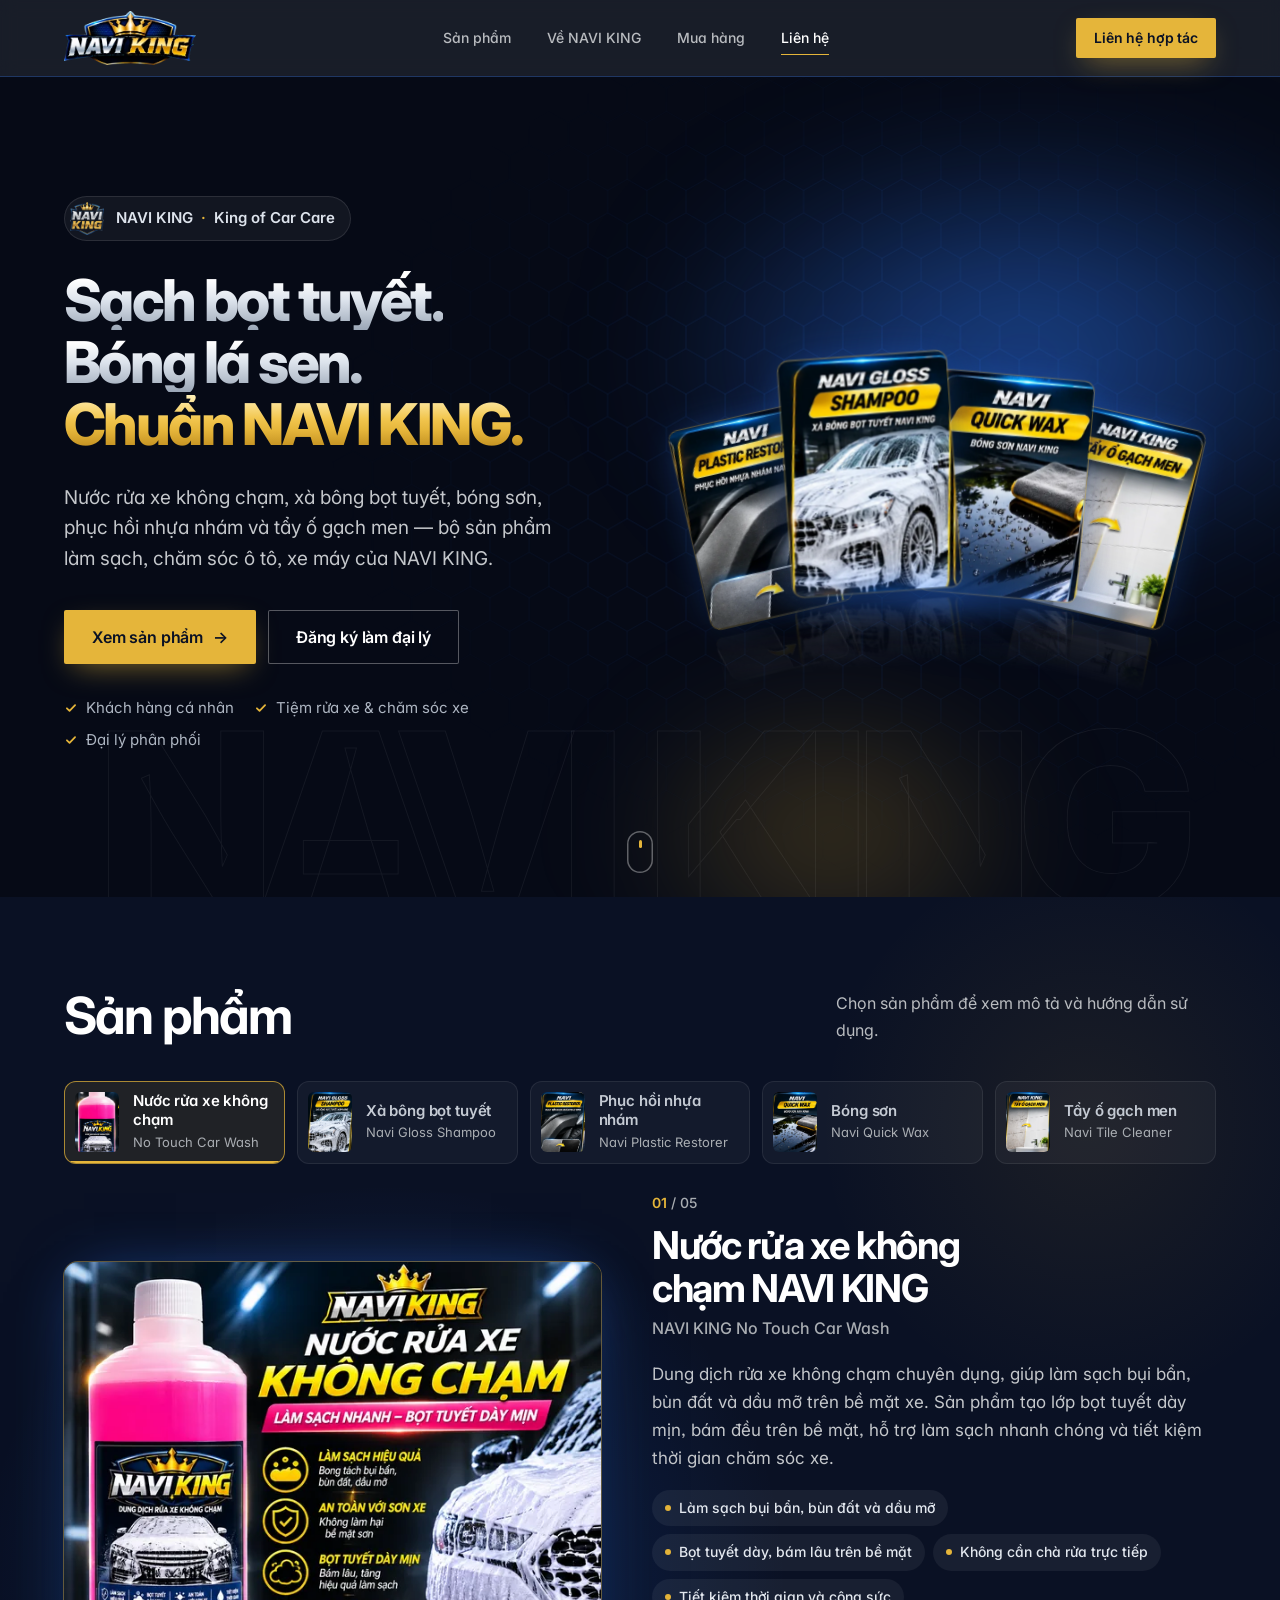
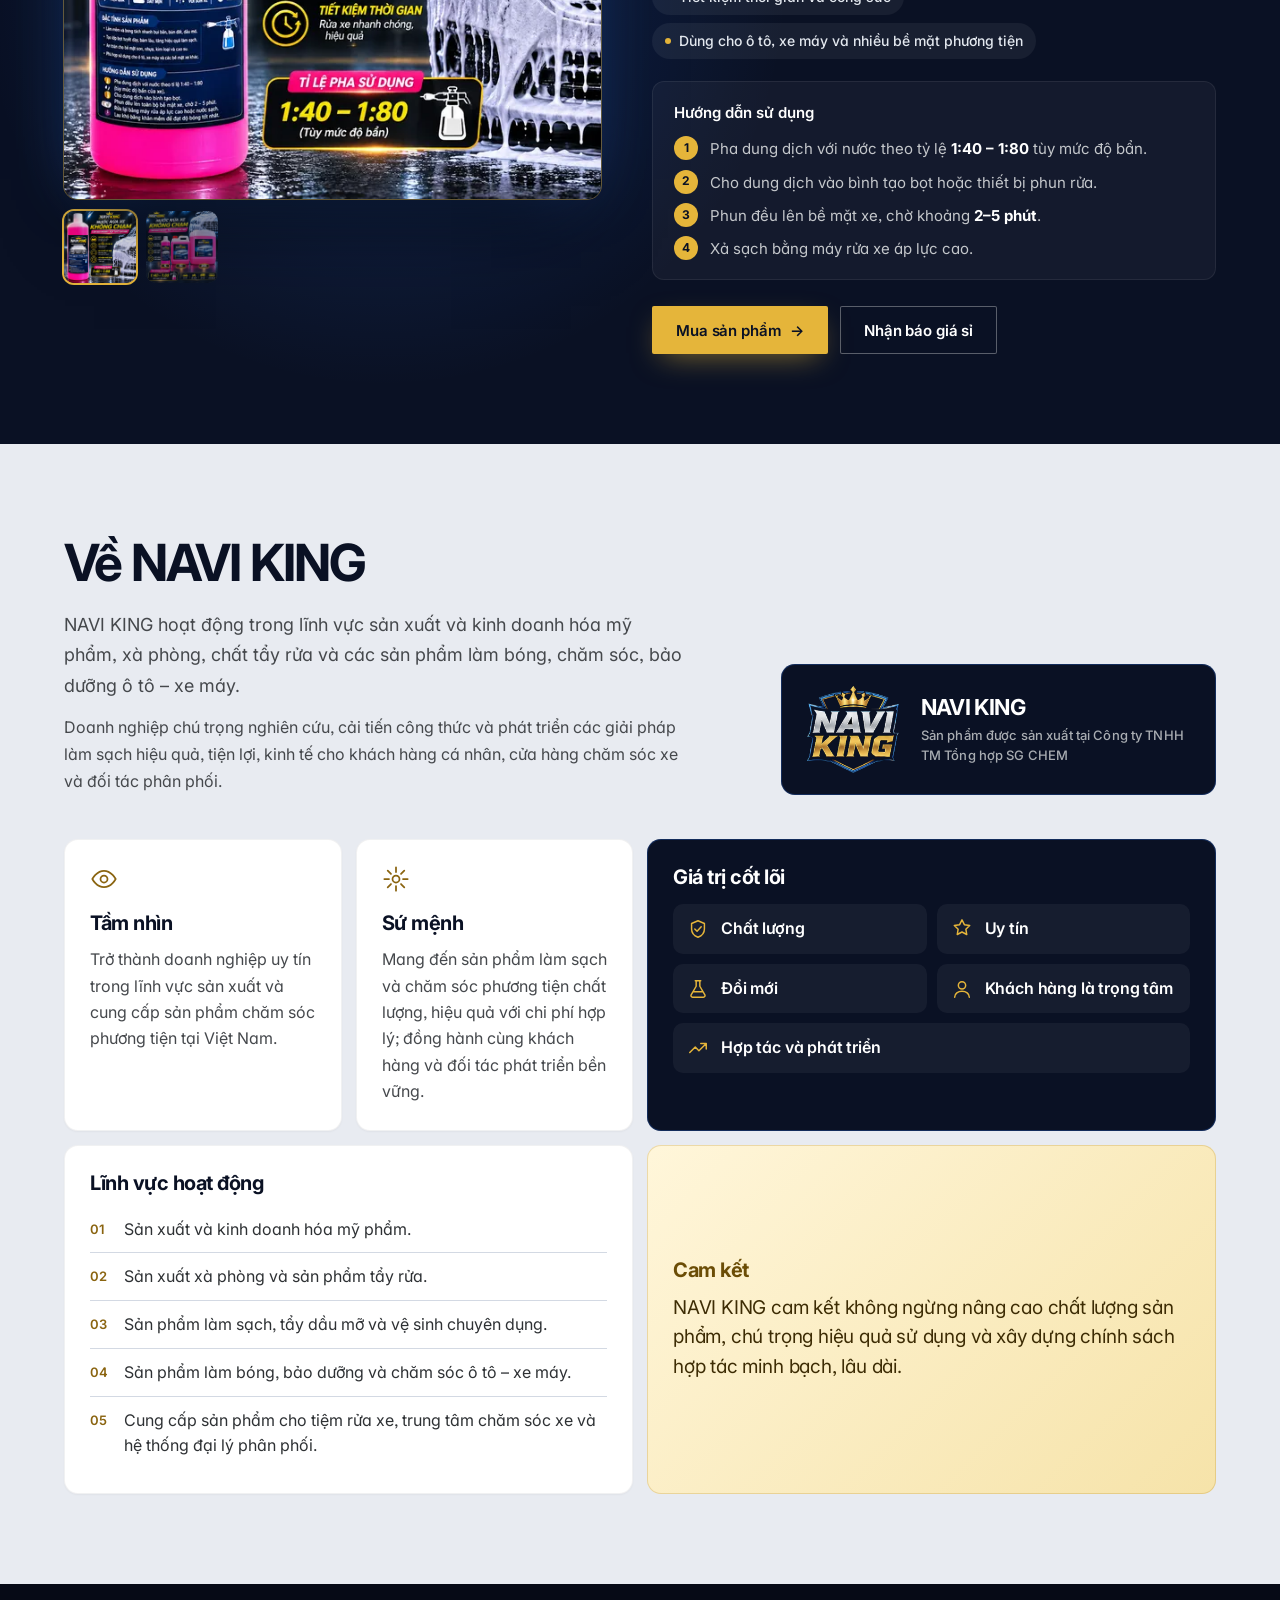
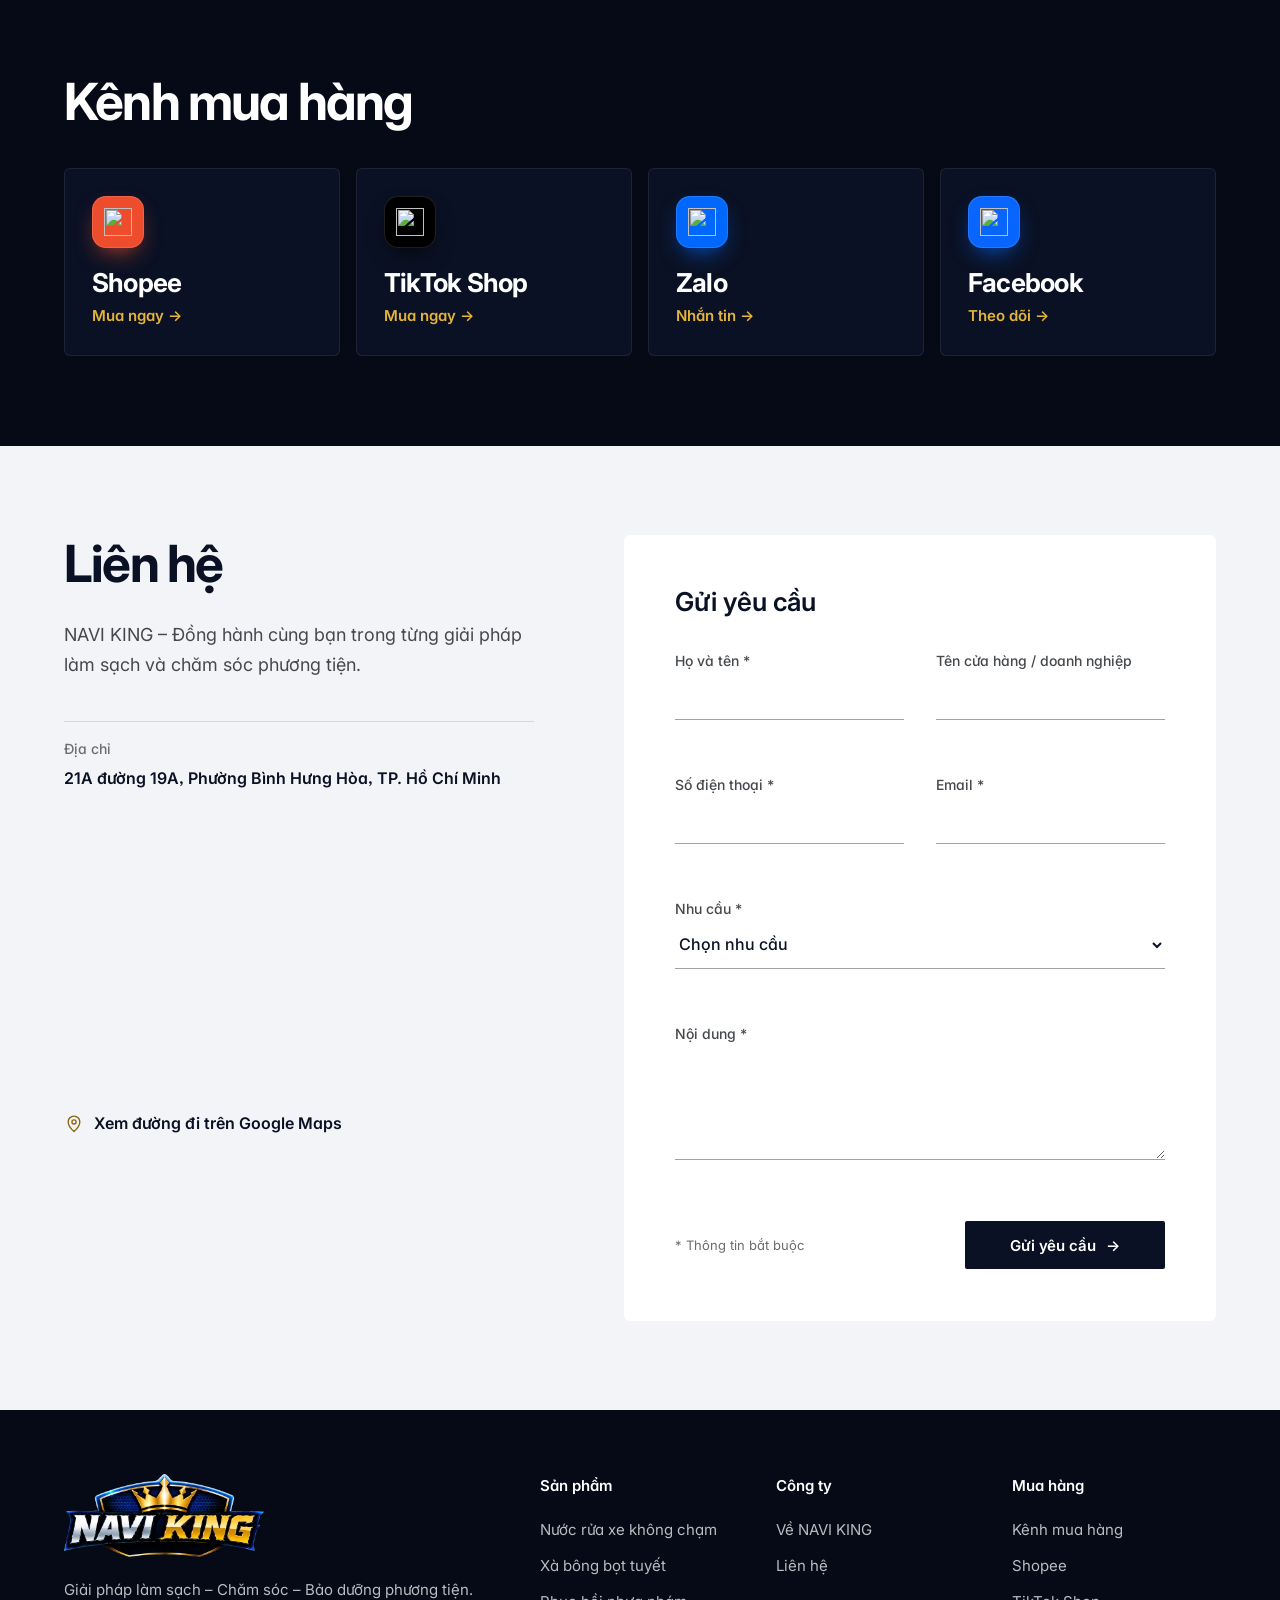
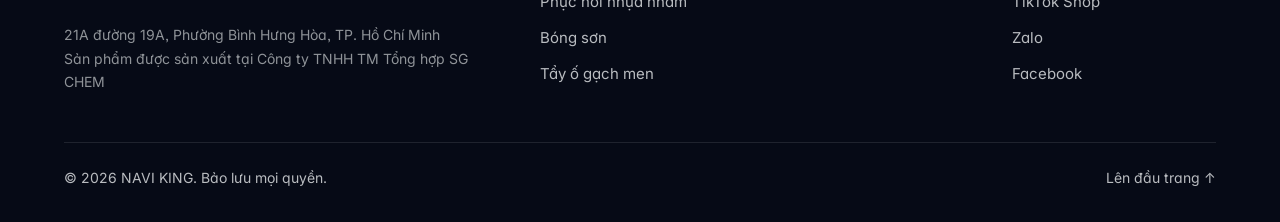
==== commit 7cf700a8: "Thêm sản phẩm Nước rửa xe không chạm NAVI KING (No Touch Car Wash) + bộ ảnh Co-Authored-By: Claude O" ====
--- a/public/index.html
+++ b/public/index.html
@@ -4,7 +4,7 @@
   <meta charset="utf-8">
   <meta name="viewport" content="width=device-width, initial-scale=1">
   <title>NAVI KING — Giải pháp làm sạch, chăm sóc &amp; bảo dưỡng phương tiện</title>
-  <meta name="description" content="NAVI KING: xà bông bọt tuyết, phục hồi nhựa nhám, bóng sơn và tẩy ố gạch men. Sản phẩm làm sạch, chăm sóc ô tô, xe máy.">
+  <meta name="description" content="NAVI KING: nước rửa xe không chạm, xà bông bọt tuyết, phục hồi nhựa nhám, bóng sơn và tẩy ố gạch men. Sản phẩm làm sạch, chăm sóc ô tô, xe máy.">
   <meta name="theme-color" content="#060A16">
   <link rel="canonical" href="https://naviking.vn/">
 
@@ -25,7 +25,7 @@
   <link rel="preconnect" href="https://fonts.gstatic.com" crossorigin>
   <link rel="stylesheet" href="https://fonts.googleapis.com/css2?family=Inter:opsz,wght@14..32,400..800&amp;display=swap">
   <link rel="preload" as="image" href="assets/img/shampoo-card.webp" type="image/webp">
-  <link rel="stylesheet" href="assets/css/styles.css?v=20261127071104">
+  <link rel="stylesheet" href="assets/css/styles.css?v=20261127110038">
   <script>document.documentElement.classList.add('js')</script>
 
   <script type="application/ld+json">
@@ -38,8 +38,8 @@
     "address": { "@type": "PostalAddress", "streetAddress": "21A đường 19A, Phường Bình Hưng Hòa", "addressLocality": "TP. Hồ Chí Minh", "addressCountry": "VN" }
   }
   </script>
-  <script src="assets/js/config.js?v=20261127071104" defer></script>
-  <script src="assets/js/main.js?v=20261127071104" defer></script>
+  <script src="assets/js/config.js?v=20261127110038" defer></script>
+  <script src="assets/js/main.js?v=20261127110038" defer></script>
 </head>
 <body>
   <a class="skip-link" href="#main">Bỏ qua đến nội dung chính</a>
@@ -100,7 +100,7 @@
             <span class="line"><span class="chrome">Bóng lá sen.</span></span>
             <span class="line"><span class="gold">Chuẩn NAVI KING.</span></span>
           </h1>
-          <p class="hero__lead hero-in" style="--d:.5s">Xà bông bọt tuyết, bóng sơn, phục hồi nhựa nhám và tẩy ố gạch men — bộ sản phẩm làm sạch, chăm sóc ô tô, xe máy của NAVI KING.</p>
+          <p class="hero__lead hero-in" style="--d:.5s">Nước rửa xe không chạm, xà bông bọt tuyết, bóng sơn, phục hồi nhựa nhám và tẩy ố gạch men — bộ sản phẩm làm sạch, chăm sóc ô tô, xe máy của NAVI KING.</p>
           <div class="hero__actions hero-in" style="--d:.65s">
             <a class="btn btn--primary btn--lg" href="#products">Xem sản phẩm <span class="btn__arrow" aria-hidden="true">→</span></a>
             <a class="btn btn--ghost btn--lg" href="#contact">Đăng ký làm đại lý</a>
@@ -141,7 +141,11 @@
         </header>
         <div class="sc" data-showcase data-reveal>
           <div class="sc-tabs" role="tablist" aria-label="Sản phẩm NAVI KING">
-            <button class="sc-tab" role="tab" id="t-shampoo" aria-controls="p-shampoo" aria-selected="true">
+            <button class="sc-tab" role="tab" id="t-notouch" aria-controls="p-notouch" aria-selected="true">
+              <img src="assets/img/notouch-card.webp" alt="" width="450" height="630" loading="lazy">
+              <span><b>Nước rửa xe không chạm</b><small>No Touch Car Wash</small></span>
+            </button>
+            <button class="sc-tab" role="tab" id="t-shampoo" aria-controls="p-shampoo" aria-selected="false" tabindex="-1">
               <img src="assets/img/shampoo-card.webp" alt="" width="450" height="630" loading="lazy">
               <span><b>Xà bông bọt tuyết</b><small>Navi Gloss Shampoo</small></span>
             </button>
@@ -159,12 +163,38 @@
             </button>
           </div>
           <div class="sc-panels">
-          <article class="sc-panel is-active" role="tabpanel" id="p-shampoo" aria-labelledby="t-shampoo">
+          <article class="sc-panel is-active" role="tabpanel" id="p-notouch" aria-labelledby="t-notouch">
+            <div class="sc-gallery" data-gallery>
+              <figure class="sc-media">
+                <img data-gallery-main src="assets/img/notouch-1000.webp" srcset="assets/img/notouch-600.webp 600w, assets/img/notouch-1000.webp 1000w" sizes="(max-width: 960px) 92vw, 540px" alt="Nước rửa xe không chạm NAVI KING — No Touch Car Wash" width="1000" height="1000" loading="lazy">
+              </figure>
+              <div class="sc-thumbs">
+                <button type="button" class="is-active" aria-label="Ảnh sản phẩm" data-src="assets/img/notouch-1000.webp" data-srcset="assets/img/notouch-600.webp 600w, assets/img/notouch-1000.webp 1000w"><img src="assets/img/notouch-600.webp" alt="" width="600" height="600" loading="lazy"></button>
+                <button type="button" aria-label="Ảnh các quy cách" data-src="assets/img/notouch-sizes-1000.webp" data-srcset="assets/img/notouch-sizes-600.webp 600w, assets/img/notouch-sizes-1000.webp 1000w"><img src="assets/img/notouch-sizes-600.webp" alt="" width="600" height="600" loading="lazy"></button>
+              </div>
+            </div>
+            <div class="sc-body">
+              <p class="sc-count">01 <span>/ 05</span></p>
+              <h3 class="sc-name">Nước rửa xe không chạm NAVI KING</h3>
+              <p class="sc-en">NAVI KING No Touch Car Wash</p>
+              <p class="sc-desc">Dung dịch rửa xe không chạm chuyên dụng, giúp làm sạch bụi bẩn, bùn đất và dầu mỡ trên bề mặt xe. Sản phẩm tạo lớp bọt tuyết dày mịn, bám đều trên bề mặt, hỗ trợ làm sạch nhanh chóng và tiết kiệm thời gian chăm sóc xe.</p>
+              <ul class="sc-highlights"><li>Làm sạch bụi bẩn, bùn đất và dầu mỡ</li><li>Bọt tuyết dày, bám lâu trên bề mặt</li><li>Không cần chà rửa trực tiếp</li><li>Tiết kiệm thời gian và công sức</li><li>Dùng cho ô tô, xe máy và nhiều bề mặt phương tiện</li></ul>
+              <div class="sc-howto">
+                <h4>Hướng dẫn sử dụng</h4>
+                <ol><li>Pha dung dịch với nước theo tỷ lệ <strong>1:40 – 1:80</strong> tùy mức độ bẩn.</li><li>Cho dung dịch vào bình tạo bọt hoặc thiết bị phun rửa.</li><li>Phun đều lên bề mặt xe, chờ khoảng <strong>2–5 phút</strong>.</li><li>Xả sạch bằng máy rửa xe áp lực cao.</li></ol>
+              </div>
+              <div class="sc-actions">
+                <a class="btn btn--primary" href="#shop">Mua sản phẩm <span class="btn__arrow" aria-hidden="true">→</span></a>
+                <a class="btn btn--ghost" href="#contact">Nhận báo giá sỉ</a>
+              </div>
+            </div>
+          </article>
+          <article class="sc-panel" role="tabpanel" id="p-shampoo" aria-labelledby="t-shampoo" inert>
             <figure class="sc-media">
               <img src="assets/img/shampoo-1000.webp" srcset="assets/img/shampoo-600.webp 600w, assets/img/shampoo-1000.webp 1000w" sizes="(max-width: 960px) 92vw, 540px" alt="Xà bông bọt tuyết NAVI KING — Navi Gloss Shampoo" width="1000" height="1000" loading="lazy">
             </figure>
             <div class="sc-body">
-              <p class="sc-count">01 <span>/ 04</span></p>
+              <p class="sc-count">02 <span>/ 05</span></p>
               <h3 class="sc-name">Xà bông bọt tuyết NAVI KING</h3>
               <p class="sc-en">Navi Gloss Shampoo</p>
               <p class="sc-desc">Dung dịch rửa xe tạo bọt tuyết, hỗ trợ làm mềm và cuốn trôi bụi bẩn trên bề mặt xe. Phù hợp cho việc vệ sinh, chăm sóc ô tô và xe máy.</p>
@@ -185,7 +215,7 @@
               <img src="assets/img/plastic-1000.webp" srcset="assets/img/plastic-600.webp 600w, assets/img/plastic-1000.webp 1000w" sizes="(max-width: 960px) 92vw, 540px" alt="Phục hồi nhựa nhám NAVI KING — Navi Plastic Restorer" width="1000" height="1000" loading="lazy">
             </figure>
             <div class="sc-body">
-              <p class="sc-count">02 <span>/ 04</span></p>
+              <p class="sc-count">03 <span>/ 05</span></p>
               <h3 class="sc-name">Phục hồi nhựa nhám NAVI KING</h3>
               <p class="sc-en">Navi Plastic Restorer</p>
               <p class="sc-desc">Sản phẩm chăm sóc bề mặt nhựa nhám, hỗ trợ cải thiện vẻ ngoài của các chi tiết nhựa bị bạc màu, xuống màu theo thời gian; giúp bề mặt trông đậm màu và đồng đều hơn.</p>
@@ -200,7 +230,7 @@
               <img src="assets/img/wax-1000.webp" srcset="assets/img/wax-600.webp 600w, assets/img/wax-1000.webp 1000w" sizes="(max-width: 960px) 92vw, 540px" alt="Bóng sơn NAVI KING — Navi Quick Wax" width="1000" height="1000" loading="lazy">
             </figure>
             <div class="sc-body">
-              <p class="sc-count">03 <span>/ 04</span></p>
+              <p class="sc-count">04 <span>/ 05</span></p>
               <h3 class="sc-name">Bóng sơn NAVI KING</h3>
               <p class="sc-en">Navi Quick Wax</p>
               <p class="sc-desc">Dung dịch dưỡng bóng sơn dạng nước, giúp tăng độ bóng cho bề mặt sơn và tạo hiệu ứng lá sen, hỗ trợ hạn chế bám nước, bụi và vết bẩn.</p>
@@ -219,7 +249,7 @@
               <img src="assets/img/tile-1000.webp" srcset="assets/img/tile-600.webp 600w, assets/img/tile-1000.webp 1000w" sizes="(max-width: 960px) 92vw, 540px" alt="Tẩy ố gạch men NAVI KING — Navi Tile Cleaner" width="1000" height="1000" loading="lazy">
             </figure>
             <div class="sc-body">
-              <p class="sc-count">04 <span>/ 04</span></p>
+              <p class="sc-count">05 <span>/ 05</span></p>
               <h3 class="sc-name">Tẩy ố gạch men NAVI KING</h3>
               <p class="sc-en">Navi Tile Cleaner</p>
               <p class="sc-desc">Dung dịch hỗ trợ làm sạch các vết ố vàng, cặn bẩn và mảng bám lâu ngày trên bề mặt gạch men và các khu vực vệ sinh phù hợp.</p>
@@ -420,7 +450,7 @@
           <p class="site-footer__company">21A đường 19A, Phường Bình Hưng Hòa, TP. Hồ Chí Minh<br>Sản phẩm được sản xuất tại Công ty TNHH TM Tổng hợp SG CHEM</p>
         </div>
         <div class="site-footer__cols">
-          <div><h4>Sản phẩm</h4><ul><li><a href="#p-shampoo">Xà bông bọt tuyết</a></li><li><a href="#p-plastic">Phục hồi nhựa nhám</a></li><li><a href="#p-wax">Bóng sơn</a></li><li><a href="#p-tile">Tẩy ố gạch men</a></li></ul></div>
+          <div><h4>Sản phẩm</h4><ul><li><a href="#p-notouch">Nước rửa xe không chạm</a></li><li><a href="#p-shampoo">Xà bông bọt tuyết</a></li><li><a href="#p-plastic">Phục hồi nhựa nhám</a></li><li><a href="#p-wax">Bóng sơn</a></li><li><a href="#p-tile">Tẩy ố gạch men</a></li></ul></div>
           <div><h4>Công ty</h4><ul><li><a href="#about">Về NAVI KING</a></li><li><a href="#contact">Liên hệ</a></li></ul></div>
           <div><h4>Mua hàng</h4><ul data-footer-channels><li><a href="#shop">Kênh mua hàng</a></li></ul></div>
         </div>
--- a/public/assets/css/styles.css
+++ b/public/assets/css/styles.css
@@ -218,7 +218,7 @@
 .showcase { position: relative; overflow: hidden; background: var(--c-navy); color: #fff; }
 .showcase::before { content: ""; position: absolute; inset: 0; pointer-events: none; background: radial-gradient(45% 50% at 30% 60%, rgba(47,123,255,.22), transparent 70%), radial-gradient(30% 35% at 85% 20%, rgba(229,181,58,.08), transparent 70%); }
 .showcase .container { position: relative; }
-.sc-tabs { display: grid; grid-template-columns: repeat(4, minmax(0, 1fr)); gap: 12px; margin-bottom: 28px; }
+.sc-tabs { display: grid; grid-template-columns: repeat(5, minmax(0, 1fr)); gap: 12px; margin-bottom: 28px; }
 .sc-tab {
   position: relative; display: flex; align-items: center; gap: 14px; min-height: 76px; padding: 10px 14px 10px 10px; overflow: hidden;
   background: rgba(255,255,255,.04); border: 1px solid rgba(255,255,255,.08); border-radius: 12px; color: #C4CAD3; text-align: left; cursor: pointer;
@@ -230,7 +230,7 @@
 .sc-tab[aria-selected="true"]::after { transform: scaleX(1); }
 .sc-tab img { width: 44px; height: 60px; object-fit: cover; border-radius: 6px; flex: none; }
 .sc-tab span { display: flex; flex-direction: column; gap: 2px; min-width: 0; }
-.sc-tab b { font-size: 1rem; font-weight: 600; letter-spacing: -.01em; }
+.sc-tab b { font-size: .9375rem; line-height: 1.25; font-weight: 600; letter-spacing: -.01em; }
 .sc-tab small { font-size: .8125rem; color: var(--c-on-dark-2); white-space: nowrap; overflow: hidden; text-overflow: ellipsis; }
 
 .sc-panels { display: grid; }
@@ -238,7 +238,13 @@
 .sc-panel.is-active { opacity: 1; visibility: visible; transition: opacity .6s var(--ease-out), visibility 0s; }
 .sc-media { position: relative; border-radius: 14px; overflow: hidden; box-shadow: 0 0 0 1px rgba(229,181,58,.4), 0 40px 80px -30px rgba(0,0,0,.8), 0 0 60px -20px rgba(47,123,255,.6); transform: translateY(24px) scale(.97); transition: transform .8s var(--ease-out); }
 .sc-panel.is-active .sc-media { transform: none; }
-.sc-media img { width: 100%; height: auto; }
+.sc-media img { width: 100%; height: auto; transition: opacity .35s var(--ease-out); }
+.sc-gallery { min-width: 0; }
+.sc-thumbs { display: flex; gap: 10px; margin-top: 12px; }
+.sc-thumbs button { width: 72px; height: 72px; padding: 0; border: 0; border-radius: 10px; overflow: hidden; cursor: pointer; background: none; opacity: .55; box-shadow: inset 0 0 0 1px rgba(255,255,255,.15); transition: opacity .3s, box-shadow .3s; }
+.sc-thumbs button:hover { opacity: .85; }
+.sc-thumbs button.is-active { opacity: 1; box-shadow: 0 0 0 2px var(--c-gold); }
+.sc-thumbs img { width: 100%; height: 100%; object-fit: cover; }
 .sc-body > * { opacity: 0; transform: translateY(16px); transition: opacity .6s var(--ease-out), transform .7s var(--ease-out); }
 .sc-panel.is-active .sc-body > * { opacity: 1; transform: none; }
 .sc-panel.is-active .sc-body > :nth-child(2) { transition-delay: .05s; } .sc-panel.is-active .sc-body > :nth-child(3) { transition-delay: .1s; }
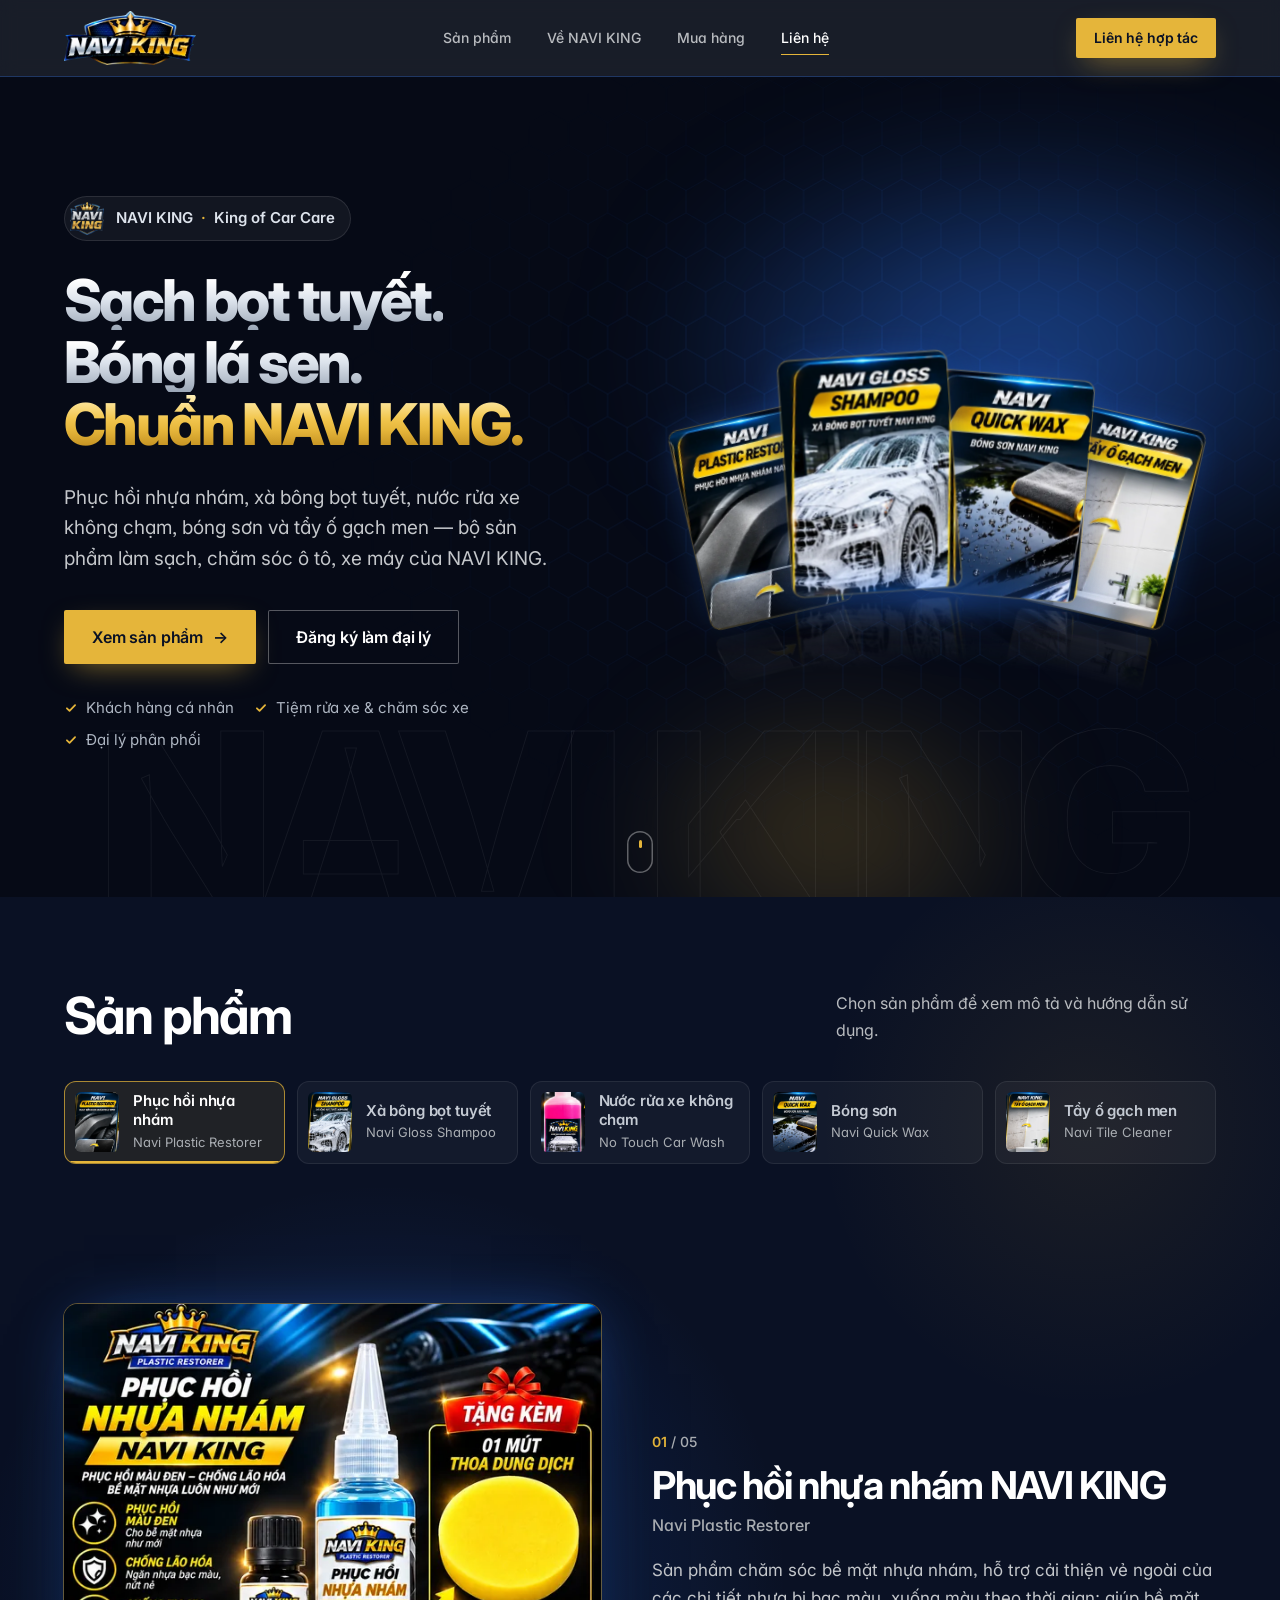
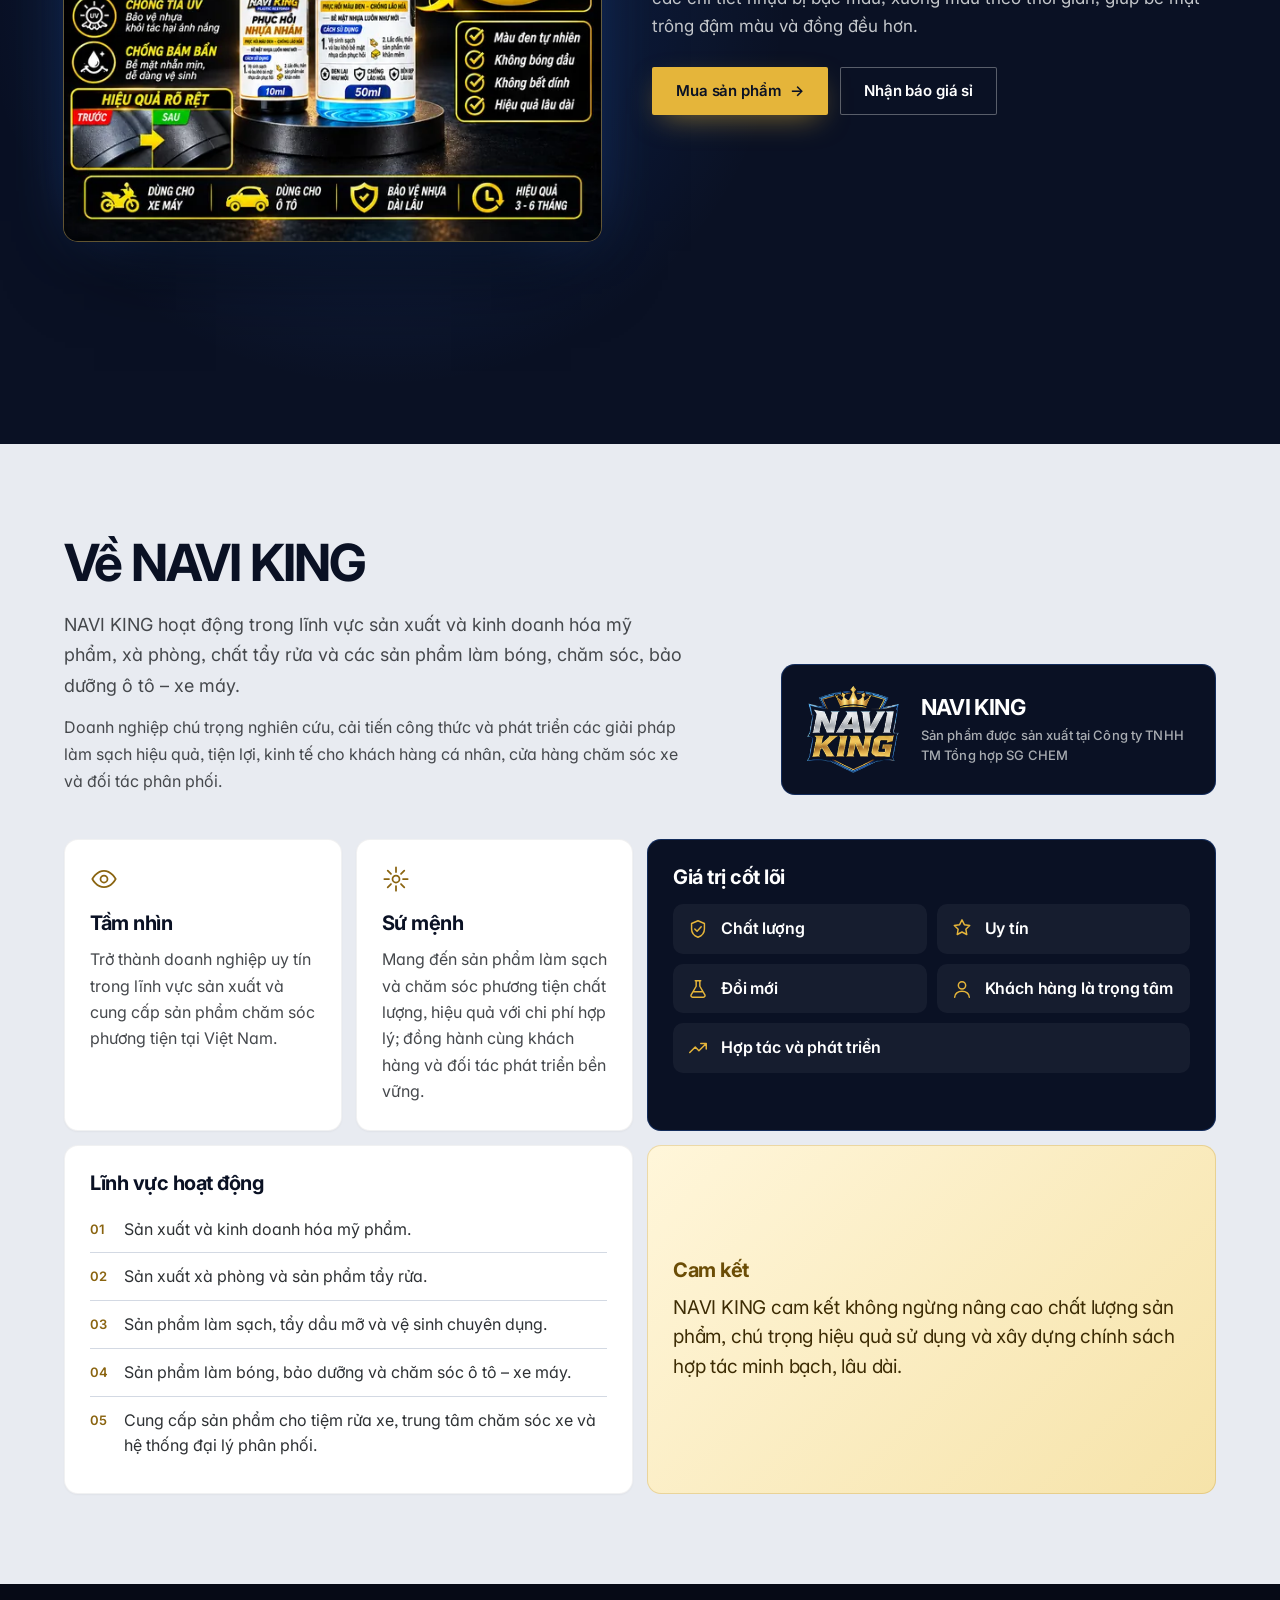
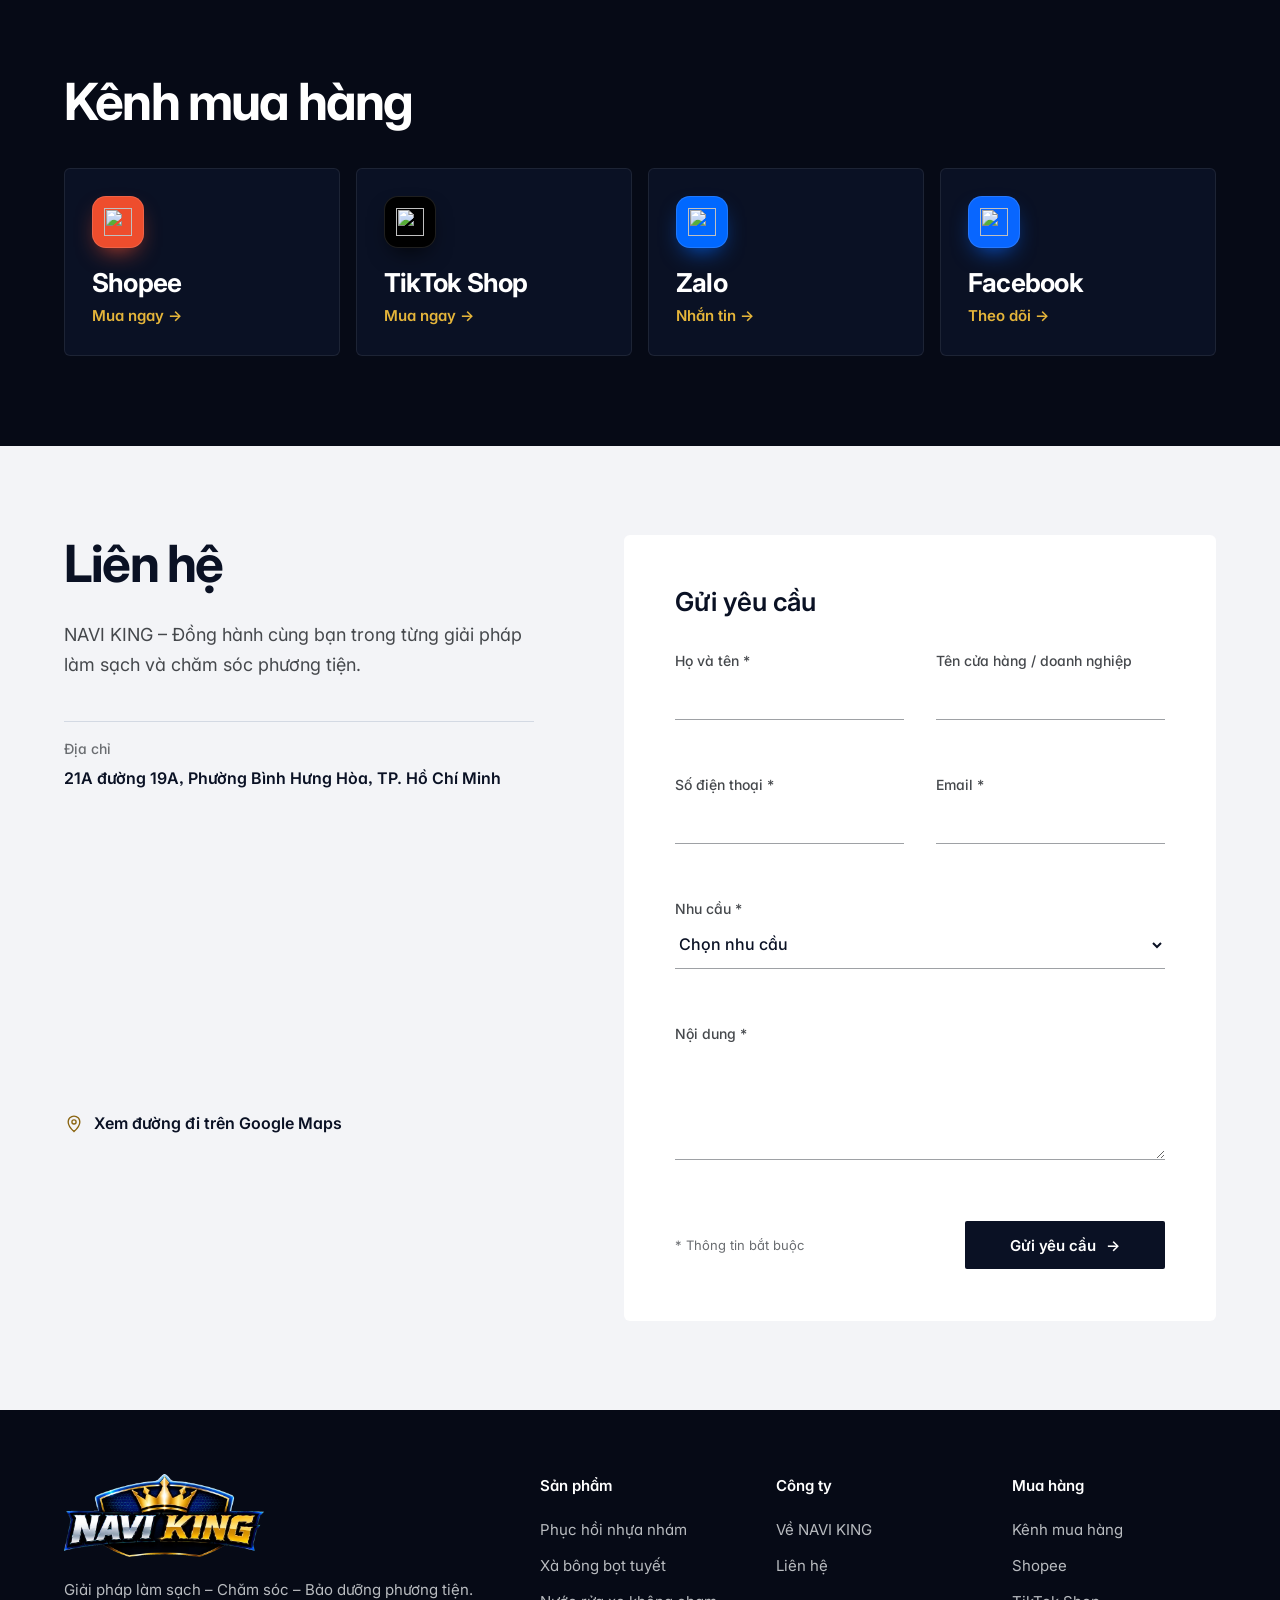
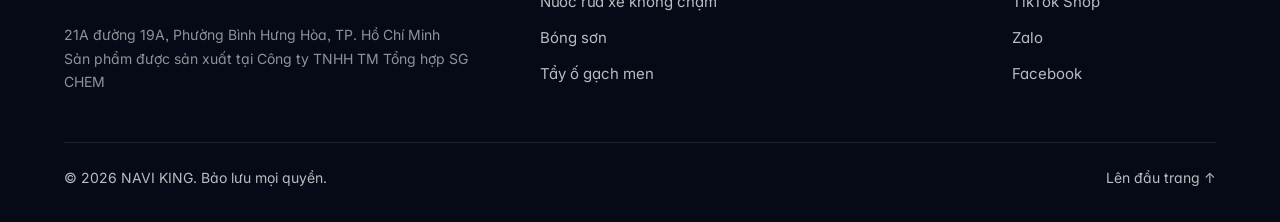
==== commit f5baa815: "Sắp xếp lại thứ tự 5 sản phẩm theo yêu cầu Co-Authored-By: Claude Opus 5.5 <noreply@anthropic.com> C" ====
--- a/public/index.html
+++ b/public/index.html
@@ -25,7 +25,7 @@
   <link rel="preconnect" href="https://fonts.gstatic.com" crossorigin>
   <link rel="stylesheet" href="https://fonts.googleapis.com/css2?family=Inter:opsz,wght@14..32,400..800&amp;display=swap">
   <link rel="preload" as="image" href="assets/img/shampoo-card.webp" type="image/webp">
-  <link rel="stylesheet" href="assets/css/styles.css?v=20261127110038">
+  <link rel="stylesheet" href="assets/css/styles.css?v=20261127110533">
   <script>document.documentElement.classList.add('js')</script>
 
   <script type="application/ld+json">
@@ -38,8 +38,8 @@
     "address": { "@type": "PostalAddress", "streetAddress": "21A đường 19A, Phường Bình Hưng Hòa", "addressLocality": "TP. Hồ Chí Minh", "addressCountry": "VN" }
   }
   </script>
-  <script src="assets/js/config.js?v=20261127110038" defer></script>
-  <script src="assets/js/main.js?v=20261127110038" defer></script>
+  <script src="assets/js/config.js?v=20261127110533" defer></script>
+  <script src="assets/js/main.js?v=20261127110533" defer></script>
 </head>
 <body>
   <a class="skip-link" href="#main">Bỏ qua đến nội dung chính</a>
@@ -100,7 +100,7 @@
             <span class="line"><span class="chrome">Bóng lá sen.</span></span>
             <span class="line"><span class="gold">Chuẩn NAVI KING.</span></span>
           </h1>
-          <p class="hero__lead hero-in" style="--d:.5s">Nước rửa xe không chạm, xà bông bọt tuyết, bóng sơn, phục hồi nhựa nhám và tẩy ố gạch men — bộ sản phẩm làm sạch, chăm sóc ô tô, xe máy của NAVI KING.</p>
+          <p class="hero__lead hero-in" style="--d:.5s">Phục hồi nhựa nhám, xà bông bọt tuyết, nước rửa xe không chạm, bóng sơn và tẩy ố gạch men — bộ sản phẩm làm sạch, chăm sóc ô tô, xe máy của NAVI KING.</p>
           <div class="hero__actions hero-in" style="--d:.65s">
             <a class="btn btn--primary btn--lg" href="#products">Xem sản phẩm <span class="btn__arrow" aria-hidden="true">→</span></a>
             <a class="btn btn--ghost btn--lg" href="#contact">Đăng ký làm đại lý</a>
@@ -141,17 +141,17 @@
         </header>
         <div class="sc" data-showcase data-reveal>
           <div class="sc-tabs" role="tablist" aria-label="Sản phẩm NAVI KING">
-            <button class="sc-tab" role="tab" id="t-notouch" aria-controls="p-notouch" aria-selected="true">
-              <img src="assets/img/notouch-card.webp" alt="" width="450" height="630" loading="lazy">
-              <span><b>Nước rửa xe không chạm</b><small>No Touch Car Wash</small></span>
+            <button class="sc-tab" role="tab" id="t-plastic" aria-controls="p-plastic" aria-selected="true">
+              <img src="assets/img/plastic-card.webp" alt="" width="450" height="630" loading="lazy">
+              <span><b>Phục hồi nhựa nhám</b><small>Navi Plastic Restorer</small></span>
             </button>
             <button class="sc-tab" role="tab" id="t-shampoo" aria-controls="p-shampoo" aria-selected="false" tabindex="-1">
               <img src="assets/img/shampoo-card.webp" alt="" width="450" height="630" loading="lazy">
               <span><b>Xà bông bọt tuyết</b><small>Navi Gloss Shampoo</small></span>
             </button>
-            <button class="sc-tab" role="tab" id="t-plastic" aria-controls="p-plastic" aria-selected="false" tabindex="-1">
-              <img src="assets/img/plastic-card.webp" alt="" width="450" height="630" loading="lazy">
-              <span><b>Phục hồi nhựa nhám</b><small>Navi Plastic Restorer</small></span>
+            <button class="sc-tab" role="tab" id="t-notouch" aria-controls="p-notouch" aria-selected="false" tabindex="-1">
+              <img src="assets/img/notouch-card.webp" alt="" width="450" height="630" loading="lazy">
+              <span><b>Nước rửa xe không chạm</b><small>No Touch Car Wash</small></span>
             </button>
             <button class="sc-tab" role="tab" id="t-wax" aria-controls="p-wax" aria-selected="false" tabindex="-1">
               <img src="assets/img/wax-card.webp" alt="" width="450" height="630" loading="lazy">
@@ -163,26 +163,15 @@
             </button>
           </div>
           <div class="sc-panels">
-          <article class="sc-panel is-active" role="tabpanel" id="p-notouch" aria-labelledby="t-notouch">
-            <div class="sc-gallery" data-gallery>
-              <figure class="sc-media">
-                <img data-gallery-main src="assets/img/notouch-1000.webp" srcset="assets/img/notouch-600.webp 600w, assets/img/notouch-1000.webp 1000w" sizes="(max-width: 960px) 92vw, 540px" alt="Nước rửa xe không chạm NAVI KING — No Touch Car Wash" width="1000" height="1000" loading="lazy">
-              </figure>
-              <div class="sc-thumbs">
-                <button type="button" class="is-active" aria-label="Ảnh sản phẩm" data-src="assets/img/notouch-1000.webp" data-srcset="assets/img/notouch-600.webp 600w, assets/img/notouch-1000.webp 1000w"><img src="assets/img/notouch-600.webp" alt="" width="600" height="600" loading="lazy"></button>
-                <button type="button" aria-label="Ảnh các quy cách" data-src="assets/img/notouch-sizes-1000.webp" data-srcset="assets/img/notouch-sizes-600.webp 600w, assets/img/notouch-sizes-1000.webp 1000w"><img src="assets/img/notouch-sizes-600.webp" alt="" width="600" height="600" loading="lazy"></button>
-              </div>
-            </div>
+          <article class="sc-panel is-active" role="tabpanel" id="p-plastic" aria-labelledby="t-plastic">
+            <figure class="sc-media">
+              <img src="assets/img/plastic-1000.webp" srcset="assets/img/plastic-600.webp 600w, assets/img/plastic-1000.webp 1000w" sizes="(max-width: 960px) 92vw, 540px" alt="Phục hồi nhựa nhám NAVI KING — Navi Plastic Restorer" width="1000" height="1000" loading="lazy">
+            </figure>
             <div class="sc-body">
               <p class="sc-count">01 <span>/ 05</span></p>
-              <h3 class="sc-name">Nước rửa xe không chạm NAVI KING</h3>
-              <p class="sc-en">NAVI KING No Touch Car Wash</p>
-              <p class="sc-desc">Dung dịch rửa xe không chạm chuyên dụng, giúp làm sạch bụi bẩn, bùn đất và dầu mỡ trên bề mặt xe. Sản phẩm tạo lớp bọt tuyết dày mịn, bám đều trên bề mặt, hỗ trợ làm sạch nhanh chóng và tiết kiệm thời gian chăm sóc xe.</p>
-              <ul class="sc-highlights"><li>Làm sạch bụi bẩn, bùn đất và dầu mỡ</li><li>Bọt tuyết dày, bám lâu trên bề mặt</li><li>Không cần chà rửa trực tiếp</li><li>Tiết kiệm thời gian và công sức</li><li>Dùng cho ô tô, xe máy và nhiều bề mặt phương tiện</li></ul>
-              <div class="sc-howto">
-                <h4>Hướng dẫn sử dụng</h4>
-                <ol><li>Pha dung dịch với nước theo tỷ lệ <strong>1:40 – 1:80</strong> tùy mức độ bẩn.</li><li>Cho dung dịch vào bình tạo bọt hoặc thiết bị phun rửa.</li><li>Phun đều lên bề mặt xe, chờ khoảng <strong>2–5 phút</strong>.</li><li>Xả sạch bằng máy rửa xe áp lực cao.</li></ol>
-              </div>
+              <h3 class="sc-name">Phục hồi nhựa nhám NAVI KING</h3>
+              <p class="sc-en">Navi Plastic Restorer</p>
+              <p class="sc-desc">Sản phẩm chăm sóc bề mặt nhựa nhám, hỗ trợ cải thiện vẻ ngoài của các chi tiết nhựa bị bạc màu, xuống màu theo thời gian; giúp bề mặt trông đậm màu và đồng đều hơn.</p>
               <div class="sc-actions">
                 <a class="btn btn--primary" href="#shop">Mua sản phẩm <span class="btn__arrow" aria-hidden="true">→</span></a>
                 <a class="btn btn--ghost" href="#contact">Nhận báo giá sỉ</a>
@@ -210,15 +199,26 @@
               </div>
             </div>
           </article>
-          <article class="sc-panel" role="tabpanel" id="p-plastic" aria-labelledby="t-plastic" inert>
-            <figure class="sc-media">
-              <img src="assets/img/plastic-1000.webp" srcset="assets/img/plastic-600.webp 600w, assets/img/plastic-1000.webp 1000w" sizes="(max-width: 960px) 92vw, 540px" alt="Phục hồi nhựa nhám NAVI KING — Navi Plastic Restorer" width="1000" height="1000" loading="lazy">
-            </figure>
+          <article class="sc-panel" role="tabpanel" id="p-notouch" aria-labelledby="t-notouch" inert>
+            <div class="sc-gallery" data-gallery>
+              <figure class="sc-media">
+                <img data-gallery-main src="assets/img/notouch-1000.webp" srcset="assets/img/notouch-600.webp 600w, assets/img/notouch-1000.webp 1000w" sizes="(max-width: 960px) 92vw, 540px" alt="Nước rửa xe không chạm NAVI KING — No Touch Car Wash" width="1000" height="1000" loading="lazy">
+              </figure>
+              <div class="sc-thumbs">
+                <button type="button" class="is-active" aria-label="Ảnh sản phẩm" data-src="assets/img/notouch-1000.webp" data-srcset="assets/img/notouch-600.webp 600w, assets/img/notouch-1000.webp 1000w"><img src="assets/img/notouch-600.webp" alt="" width="600" height="600" loading="lazy"></button>
+                <button type="button" aria-label="Ảnh các quy cách" data-src="assets/img/notouch-sizes-1000.webp" data-srcset="assets/img/notouch-sizes-600.webp 600w, assets/img/notouch-sizes-1000.webp 1000w"><img src="assets/img/notouch-sizes-600.webp" alt="" width="600" height="600" loading="lazy"></button>
+              </div>
+            </div>
             <div class="sc-body">
               <p class="sc-count">03 <span>/ 05</span></p>
-              <h3 class="sc-name">Phục hồi nhựa nhám NAVI KING</h3>
-              <p class="sc-en">Navi Plastic Restorer</p>
-              <p class="sc-desc">Sản phẩm chăm sóc bề mặt nhựa nhám, hỗ trợ cải thiện vẻ ngoài của các chi tiết nhựa bị bạc màu, xuống màu theo thời gian; giúp bề mặt trông đậm màu và đồng đều hơn.</p>
+              <h3 class="sc-name">Nước rửa xe không chạm NAVI KING</h3>
+              <p class="sc-en">NAVI KING No Touch Car Wash</p>
+              <p class="sc-desc">Dung dịch rửa xe không chạm chuyên dụng, giúp làm sạch bụi bẩn, bùn đất và dầu mỡ trên bề mặt xe. Sản phẩm tạo lớp bọt tuyết dày mịn, bám đều trên bề mặt, hỗ trợ làm sạch nhanh chóng và tiết kiệm thời gian chăm sóc xe.</p>
+              <ul class="sc-highlights"><li>Làm sạch bụi bẩn, bùn đất và dầu mỡ</li><li>Bọt tuyết dày, bám lâu trên bề mặt</li><li>Không cần chà rửa trực tiếp</li><li>Tiết kiệm thời gian và công sức</li><li>Dùng cho ô tô, xe máy và nhiều bề mặt phương tiện</li></ul>
+              <div class="sc-howto">
+                <h4>Hướng dẫn sử dụng</h4>
+                <ol><li>Pha dung dịch với nước theo tỷ lệ <strong>1:40 – 1:80</strong> tùy mức độ bẩn.</li><li>Cho dung dịch vào bình tạo bọt hoặc thiết bị phun rửa.</li><li>Phun đều lên bề mặt xe, chờ khoảng <strong>2–5 phút</strong>.</li><li>Xả sạch bằng máy rửa xe áp lực cao.</li></ol>
+              </div>
               <div class="sc-actions">
                 <a class="btn btn--primary" href="#shop">Mua sản phẩm <span class="btn__arrow" aria-hidden="true">→</span></a>
                 <a class="btn btn--ghost" href="#contact">Nhận báo giá sỉ</a>
@@ -450,7 +450,7 @@
           <p class="site-footer__company">21A đường 19A, Phường Bình Hưng Hòa, TP. Hồ Chí Minh<br>Sản phẩm được sản xuất tại Công ty TNHH TM Tổng hợp SG CHEM</p>
         </div>
         <div class="site-footer__cols">
-          <div><h4>Sản phẩm</h4><ul><li><a href="#p-notouch">Nước rửa xe không chạm</a></li><li><a href="#p-shampoo">Xà bông bọt tuyết</a></li><li><a href="#p-plastic">Phục hồi nhựa nhám</a></li><li><a href="#p-wax">Bóng sơn</a></li><li><a href="#p-tile">Tẩy ố gạch men</a></li></ul></div>
+          <div><h4>Sản phẩm</h4><ul><li><a href="#p-plastic">Phục hồi nhựa nhám</a></li><li><a href="#p-shampoo">Xà bông bọt tuyết</a></li><li><a href="#p-notouch">Nước rửa xe không chạm</a></li><li><a href="#p-wax">Bóng sơn</a></li><li><a href="#p-tile">Tẩy ố gạch men</a></li></ul></div>
           <div><h4>Công ty</h4><ul><li><a href="#about">Về NAVI KING</a></li><li><a href="#contact">Liên hệ</a></li></ul></div>
           <div><h4>Mua hàng</h4><ul data-footer-channels><li><a href="#shop">Kênh mua hàng</a></li></ul></div>
         </div>
